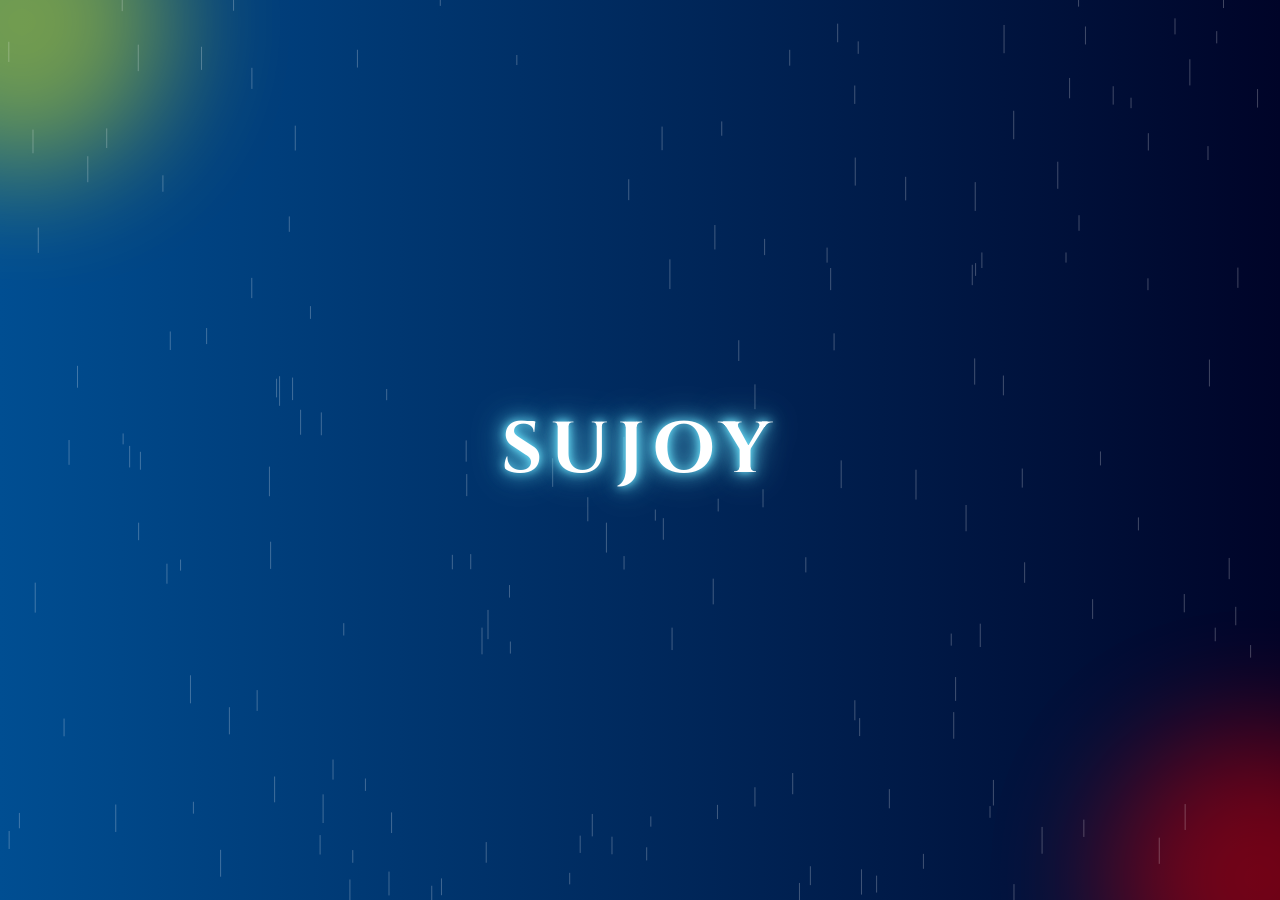
==== index.html @ 80a10fce "." ====
<!DOCTYPE html>
<html lang="en">
<head>

<meta charset="UTF-8">
<meta name="viewport" content="width=device-width, initial-scale=1.0, viewport-fit=cover">

<title>Sujoy</title>

<link href="https://fonts.googleapis.com/css2?family=Cinzel:wght@700&display=swap" rel="stylesheet">

  <!-- Basic -->

  <meta name="description" content="Sujoy">
  <meta name="keywords" content="Sujoy">
  <meta name="author" content="Sujoy">
  <meta name="generator" content="Sujoy">
  <meta name="application-name" content="Sujoy">
  <meta name="referrer" content="strict-origin-when-cross-origin">
  <meta name="theme-color" content="#000428">
  <meta name="color-scheme" content="light dark">

  <!-- Search Engines -->
  <meta name="robots" content="index,follow,max-image-preview:large">
  <meta name="googlebot" content="index,follow">
  <meta name="bingbot" content="index,follow">

  <!-- Optional / Legacy -->
  <meta name="rating" content="general">
  <meta name="distribution" content="global">
  <meta name="revisit-after" content="7 days">

  <!-- Open Graph -->
  <meta property="og:type" content="website">
  <meta property="og:title" content="Sujoy">
  <meta property="og:description" content="Sujoy">
  <meta property="og:url" content="https://sujoy.in/">
  <meta property="og:site_name" content="Sujoy">
  <meta property="og:image" content="https://sujoy.in/images/og-image.jpg">
  <meta property="og:image:width" content="1200">
  <meta property="og:image:height" content="630">
  <meta property="og:image:alt" content="Website Preview">
  <meta property="og:locale" content="en_IN">
  <meta property="og:updated_time" content="2026-08-07T00:00:00Z">

  <!-- X (Twitter) -->
  <meta name="twitter:card" content="summary_large_image">
  <meta name="twitter:title" content="Sujoy">
  <meta name="twitter:description" content="Sujoy">
  <meta name="twitter:image" content="https://example.com/images/og-image.jpg">
  <meta name="twitter:image:alt" content="Website Preview">
  <meta name="twitter:site" content="@">
  <meta name="twitter:creator" content="@">

  <!-- Apple -->
  <meta name="mobile-web-app-capable" content="yes">
  <meta name="apple-mobile-web-app-capable" content="yes">
  <meta name="apple-mobile-web-app-title" content="Sujoy">
  <meta name="apple-mobile-web-app-status-bar-style" content="default">
  <meta name="format-detection" content="telephone=no">

  <!-- Microsoft -->
  <meta name="msapplication-TileColor" content="#000428">
  <meta name="msapplication-config" content="/browserconfig.xml">
  <meta name="msapplication-TileImage" content="/mstile-150x150.png">

  <!-- Security (Prefer HTTP Headers) -->
  <!-- <meta http-equiv="Content-Security-Policy" content="default-src 'self';">
  <meta http-equiv="Permissions-Policy" content="geolocation=()"> -->

  <!-- Cache Control (Optional) -->
  <meta http-equiv="Cache-Control" content="no-cache">
  <meta http-equiv="Pragma" content="no-cache">
  <meta http-equiv="Expires" content="0">

  <!-- Verification -->
  <meta name="google-site-verification" content="GOOGLE_VERIFICATION_CODE">
  <meta name="msvalidate.01" content="BING_VERIFICATION_CODE">
  <meta name="p:domain_verify" content="PINTEREST_VERIFICATION_CODE">
  <meta name="yandex-verification" content="YANDEX_VERIFICATION_CODE">
  <meta property="fb:app_id" content="FACEBOOK_APP_ID">
  <meta property="fb:admins" content="FACEBOOK_ADMIN_ID">

  <!-- Canonical -->
  <link rel="canonical" href="https://sujoy.in/">

  <!-- Alternate Languages 
  <link rel="alternate" hreflang="en" href="https://example.com/en/">
  <link rel="alternate" hreflang="fr" href="https://example.com/fr/">
  <link rel="alternate" hreflang="x-default" href="https://example.com/"> -->

  <!-- Icons -->
  <link rel="icon" href="/favicon.ico">
  <link rel="icon" type="image/png" sizes="16x16" href="/favicon-16x16.png">
  <link rel="icon" type="image/png" sizes="32x32" href="/favicon-32x32.png">
  <link rel="icon" type="image/png" sizes="192x192" href="/android-chrome-192x192.png">
  <link rel="apple-touch-icon" sizes="180x180" href="/apple-touch-icon.png">
  <link rel="manifest" href="/site.webmanifest">

<style>

*{
    margin:0;
    padding:0;
    box-sizing:border-box;
}


html,body{

    width:100%;
    height:100%;

    margin:0;
    padding:0;

    overflow:hidden;

}


body{

    width:100%;
    height:100dvh;
    min-height:100svh;

    display:flex;

    justify-content:center;
    align-items:center;

    overflow:hidden;

    /*background:
    linear-gradient(
        135deg,
        #102542,
        #1d3557,
        #3a506b
    );*/

background: #000428;  /* fallback for old browsers */
background: -webkit-linear-gradient(to right, #004e92, #000428);  /* Chrome 10-25, Safari 5.1-6 */
background: linear-gradient(to right, #004e92, #000428); /* W3C, IE 10+/ Edge, Firefox 16+, Chrome 26+, Opera 12+, Safari 7+ */


    font-family:'Cinzel',serif;

}



/* Rain */

canvas{

    position:fixed;

    top:0;
    left:0;

    width:100vw;
    height:100dvh;

    display:block;

    z-index:0;

    pointer-events:none;

}





/* Glow */


.glow1,
.glow2{

    position:fixed;

    width:30vmax;
    height:30vmax;

    max-width:300px;
    max-height:300px;

    border-radius:50%;

    filter:blur(60px);

    opacity:.45;

    pointer-events:none;

    animation:float 14s ease-in-out infinite alternate;

}



.glow1{

    /*background:#4cc9f0;*/
    background: yellow;

    top:-10vmax;
    left:-10vmax;

}



.glow2{

    /*background:#ffb703;*/
    background: red;

    bottom:-10vmax;
    right:-10vmax;

    animation-duration:18s;

}




@keyframes float{


from{

transform:translate(-30px,-20px);

}


to{

transform:translate(30px,20px);

}


}






/* Name */


.name{

    position:fixed;


    left:50%;
    top:50%;


    transform:
    translate(-50%,-50%);


    max-width:90vw;


    font-size:
    clamp(30px,9vw,72px);


    letter-spacing:
    clamp(2px,1vw,8px);


    font-weight:700;


    color:white;


    white-space:nowrap;


    text-align:center;


    z-index:2;



    text-shadow:

    0 0 8px #6ee7ff,
    0 0 18px #6ee7ff,
    0 0 35px rgba(110,231,255,.8);



    animation:shine 3s ease-in-out infinite alternate;

}



@keyframes shine{


0%{

filter:hue-rotate(0deg);

transform:
translate(-50%,-50%)
scale(1);

}



100%{

filter:hue-rotate(30deg);

transform:
translate(-50%,-50%)
scale(1.05);

}


}






/* Ripple */


.ripple{


position:fixed;


border:
2px solid rgba(255,255,255,.5);


border-radius:50%;


pointer-events:none;


animation:ripple .8s linear forwards;


z-index:3;


}




@keyframes ripple{


0%{

width:8px;

height:8px;

opacity:1;

}



100%{


width:90px;

height:90px;


margin-left:-41px;

margin-top:-41px;


opacity:0;


}

}

</style>


</head>


<body>



<div class="glow1"></div>

<div class="glow2"></div>


<canvas id="rain"></canvas>


<div class="name">
SUJOY
</div>




<script>


const canvas=document.getElementById("rain");

const ctx=canvas.getContext("2d");



function resize(){


canvas.width =
window.innerWidth * devicePixelRatio;


canvas.height =
window.innerHeight * devicePixelRatio;


ctx.setTransform(
devicePixelRatio,
0,
0,
devicePixelRatio,
0,
0
);


}


resize();


window.addEventListener(
"resize",
resize
);



if(window.visualViewport){

window.visualViewport.addEventListener(
"resize",
resize
);

}




// Rain


let rain=[];



function createRain(){


rain=[];


let amount =
Math.floor(
(window.innerWidth *
window.innerHeight)
/7000
);



amount =
Math.max(
100,
Math.min(amount,350)
);



for(let i=0;i<amount;i++){


rain.push({

x:Math.random()*window.innerWidth,

y:Math.random()*window.innerHeight,

l:10+Math.random()*20,

s:3+Math.random()*5

});


}


}



createRain();


window.addEventListener(
"resize",
createRain
);






function animate(){


ctx.clearRect(
0,
0,
window.innerWidth,
window.innerHeight
);



ctx.strokeStyle=
"rgba(255,255,255,.25)";


ctx.lineWidth=1;



rain.forEach(r=>{


ctx.beginPath();


ctx.moveTo(
r.x,
r.y
);


ctx.lineTo(
r.x,
r.y+r.l
);


ctx.stroke();



r.y += r.s;

r.x -=0.4;



if(r.y > window.innerHeight){


r.y=-20;

r.x=Math.random()*window.innerWidth;


}



});



requestAnimationFrame(animate);


}



animate();






// Ripple optimized


function ripple(x,y){


let r=document.createElement("div");


r.className="ripple";


r.style.left=x+"px";

r.style.top=y+"px";


document.body.appendChild(r);



setTimeout(()=>{

r.remove();

},800);


}




let lastRipple=0;



document.addEventListener(
"mousemove",
e=>{

let now=Date.now();

if(now-lastRipple<80)return;

lastRipple=now;


ripple(
e.clientX,
e.clientY
);


});





document.addEventListener(
"touchmove",
e=>{


let now=Date.now();

if(now-lastRipple<80)return;

lastRipple=now;


let t=e.touches[0];


ripple(
t.clientX,
t.clientY
);


},
{passive:true}
);



</script>
<script>
const links = [
    "https://sujoy.in/quantum-foam",
    "https://sujoy.in/black-hole,
    "https://sujoy.in/life-of-a-star",
    "https://sujoy.in/the-fourth-dimension"
];

// Delay in milliseconds (5000 ms = 5 seconds)
const delay = 5000;

setTimeout(() => {
    const randomLink = links[Math.floor(Math.random() * links.length)];
    window.location.href = randomLink;
}, delay);
</script>
</body>
</html>
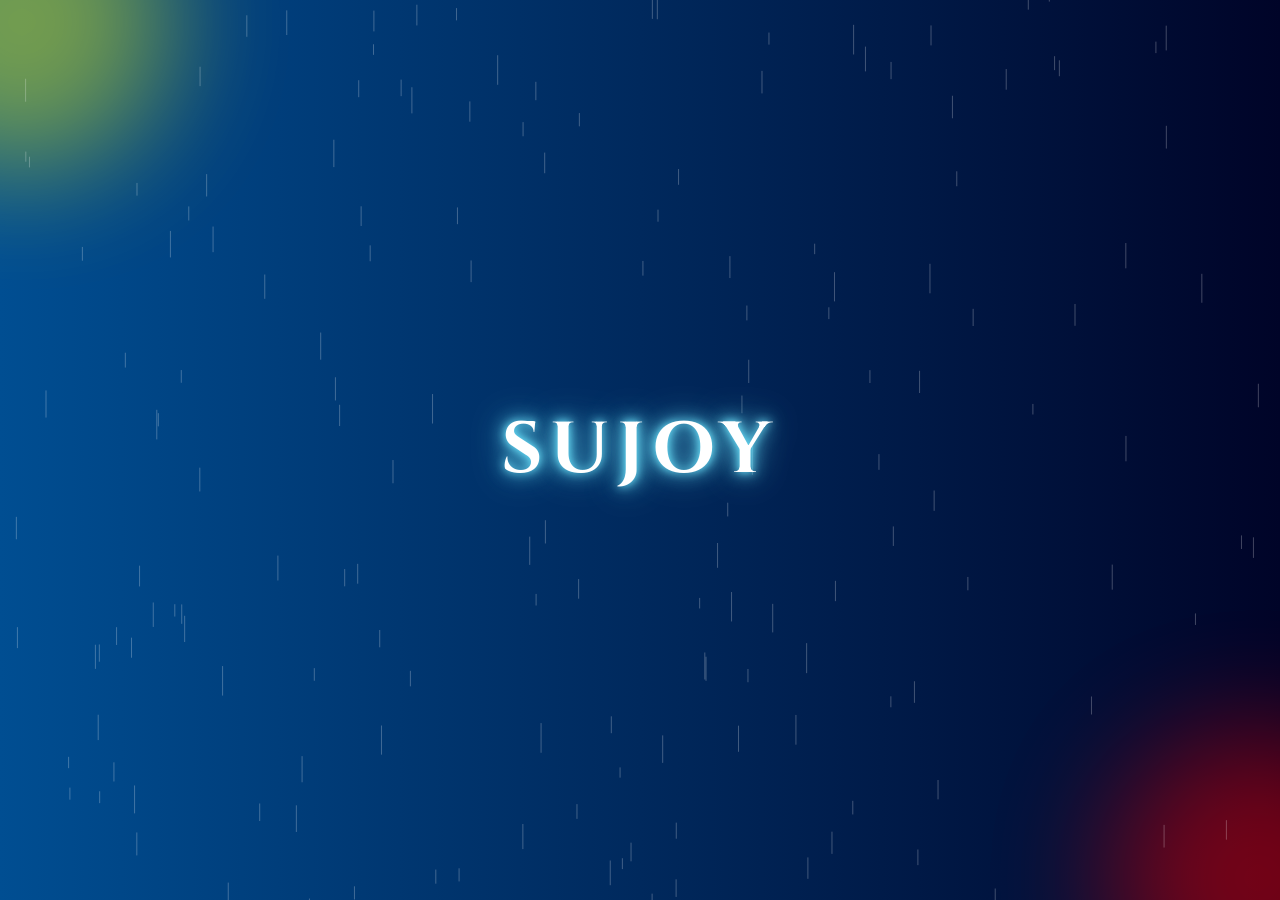
==== commit aaac1764: "Update index.html" ====
--- a/index.html
+++ b/index.html
@@ -691,8 +691,6 @@
 
 
 
-
-
 document.addEventListener(
 "touchmove",
 e=>{
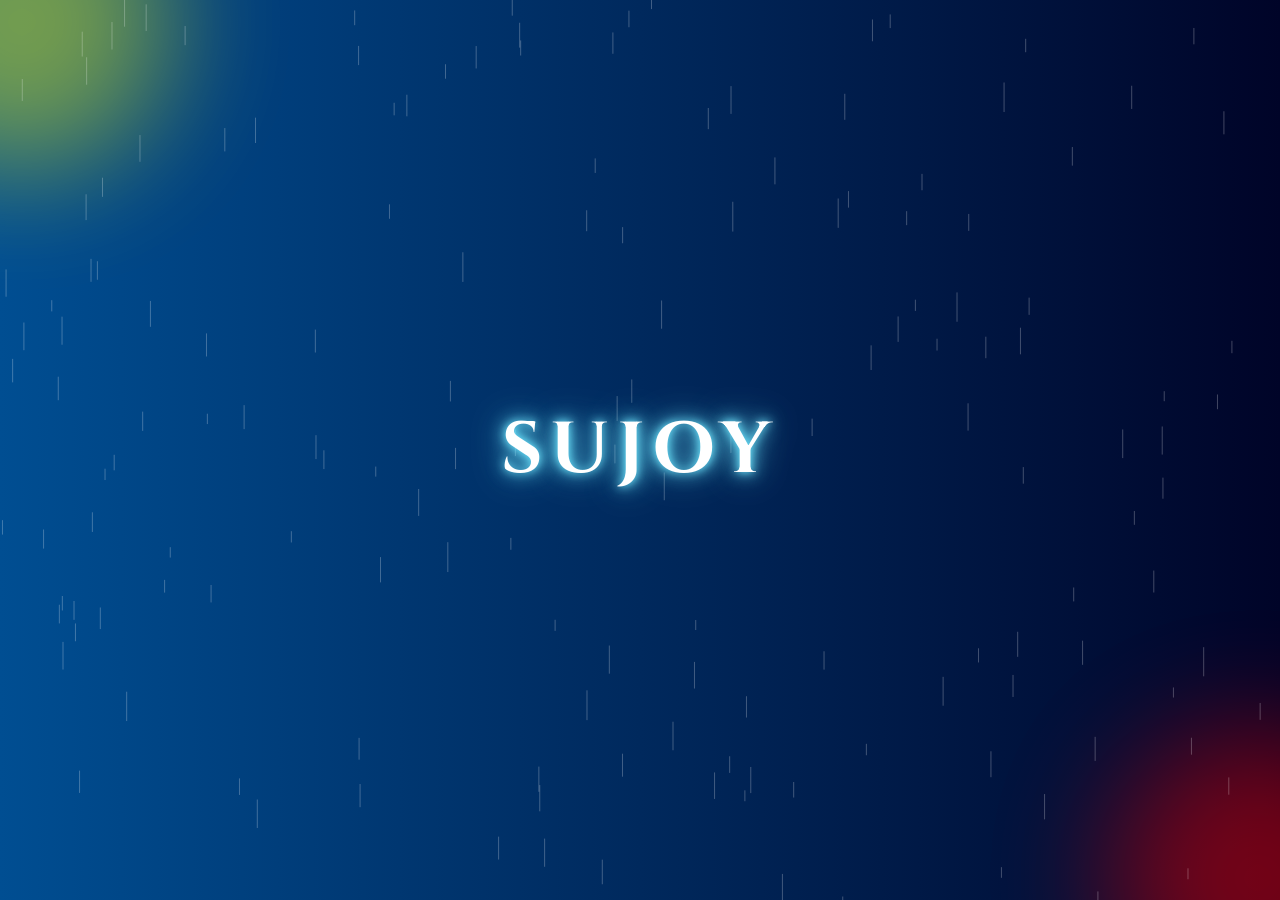
==== commit 4bdacdc8: "Update index.html" ====
--- a/index.html
+++ b/index.html
@@ -722,7 +722,7 @@
 <script>
 const links = [
     "https://sujoy.in/quantum-foam",
-    "https://sujoy.in/black-hole,
+    "https://sujoy.in/black-hole",
     "https://sujoy.in/life-of-a-star",
     "https://sujoy.in/the-fourth-dimension"
 ];
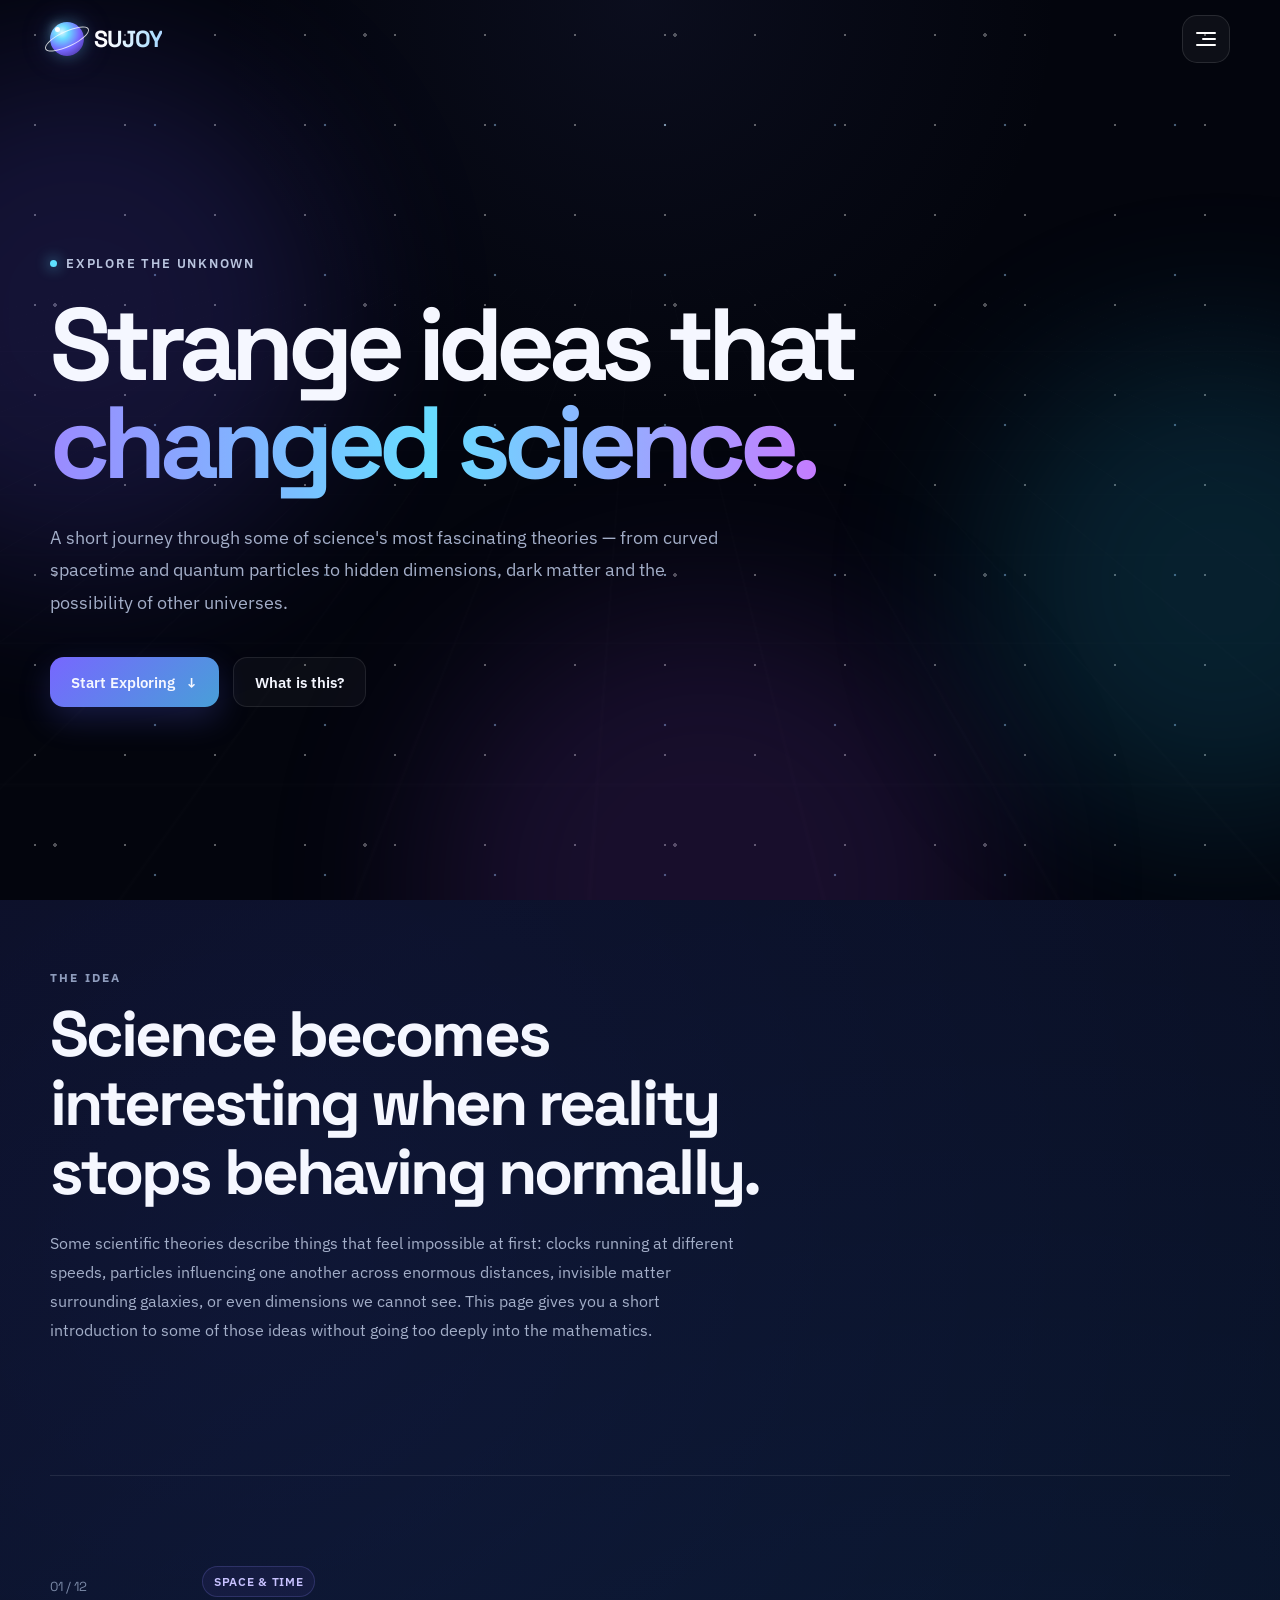
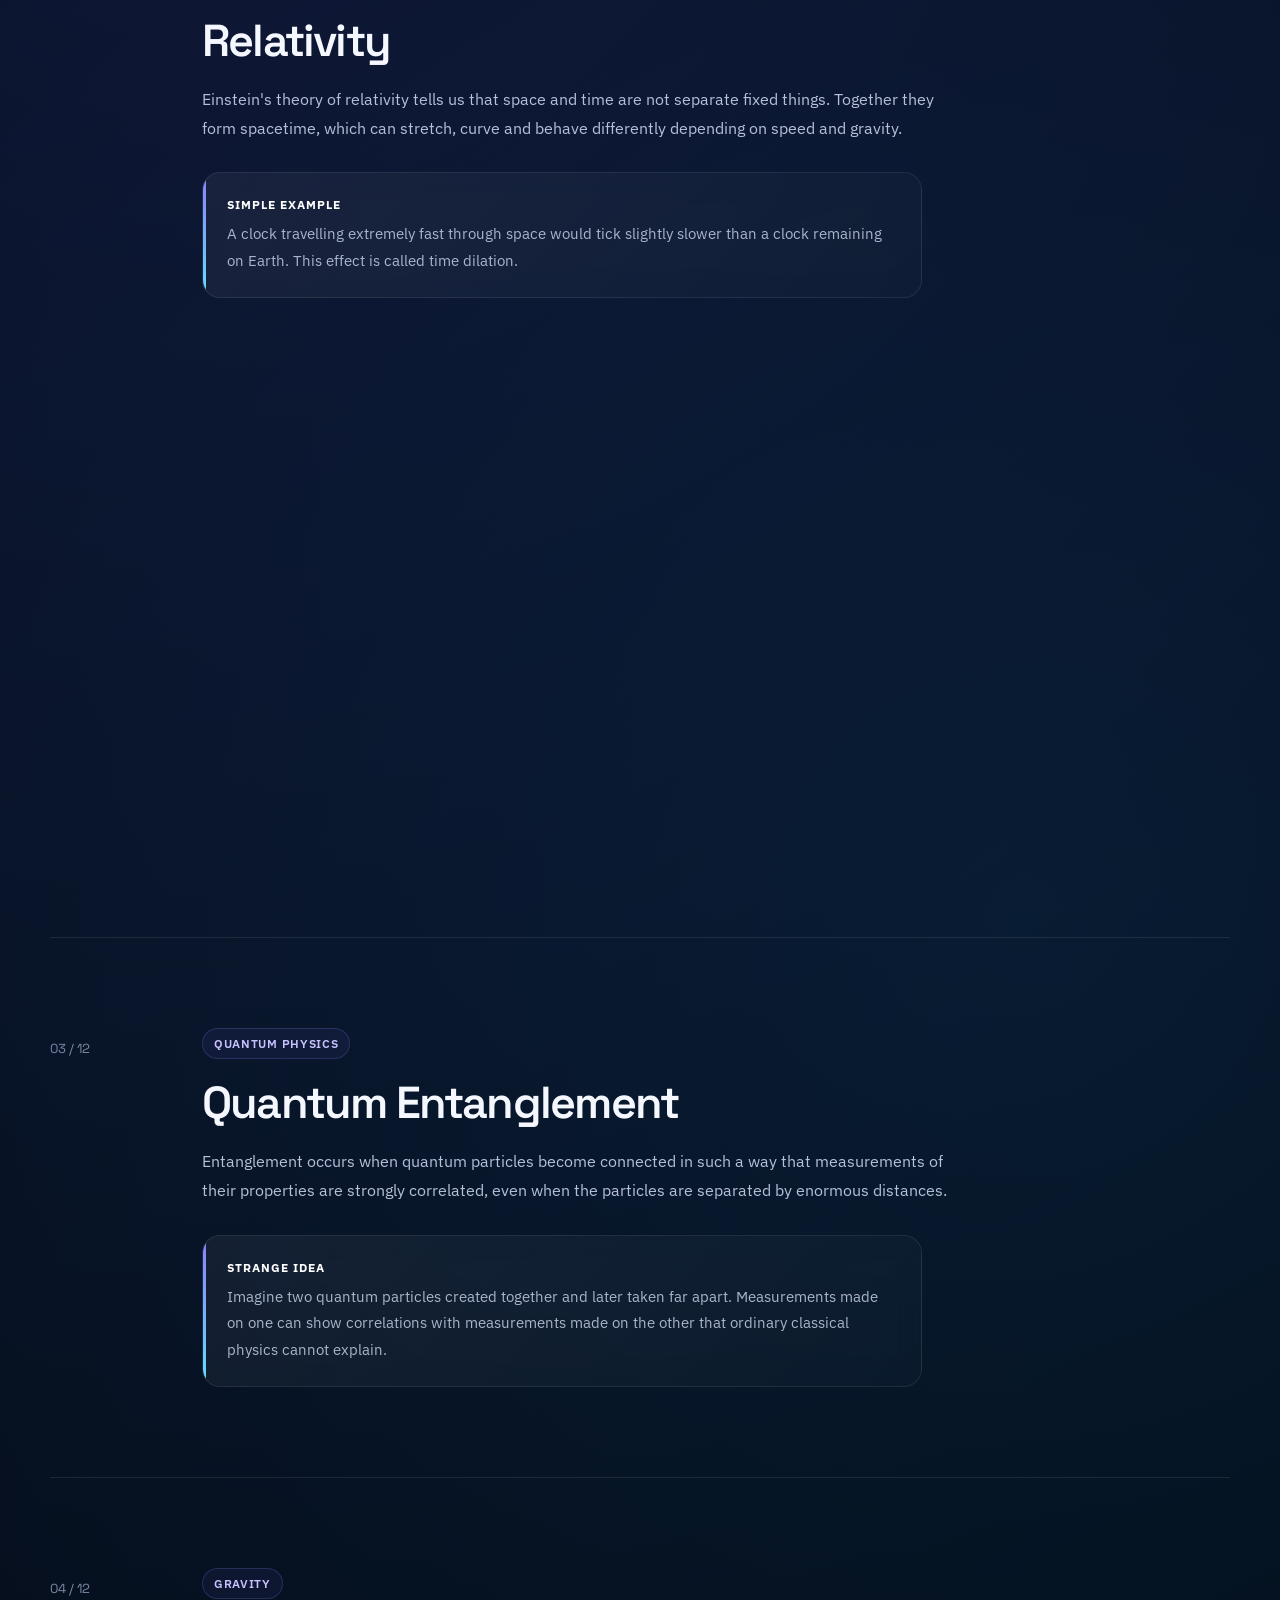
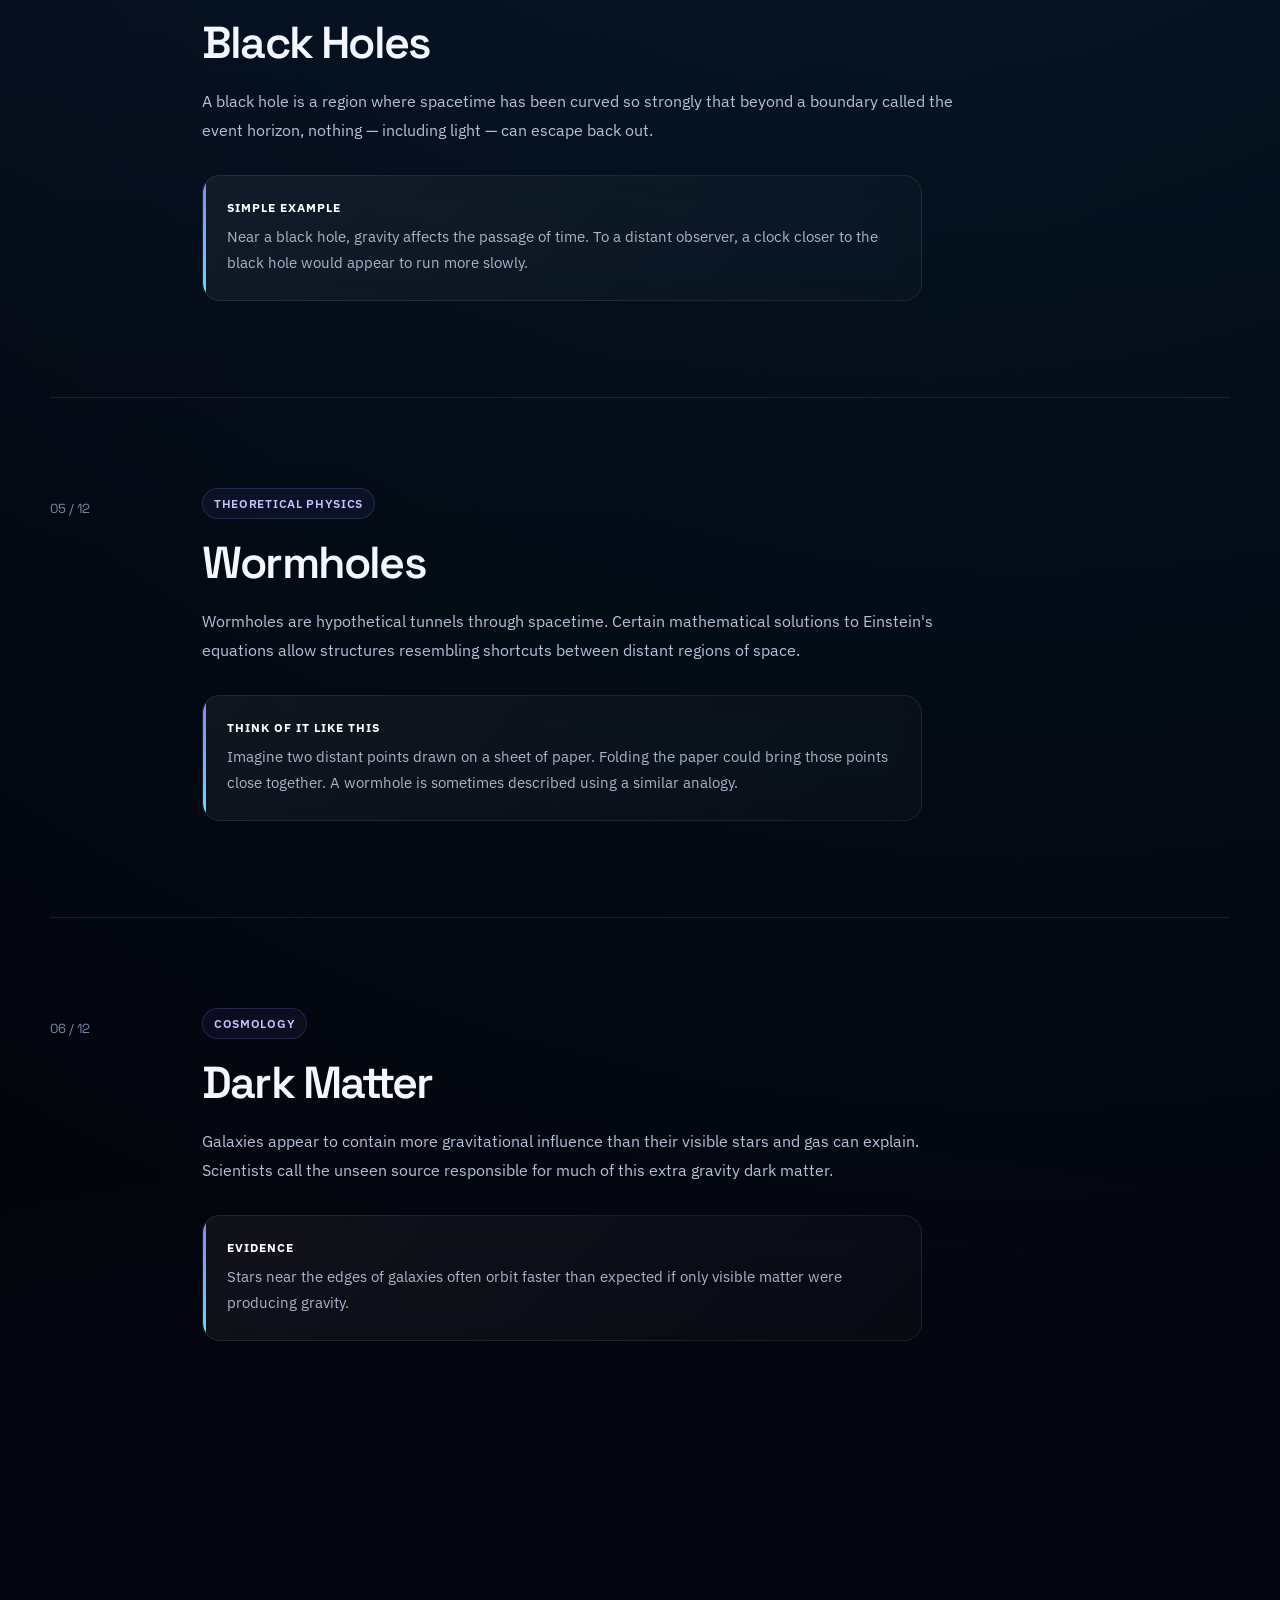
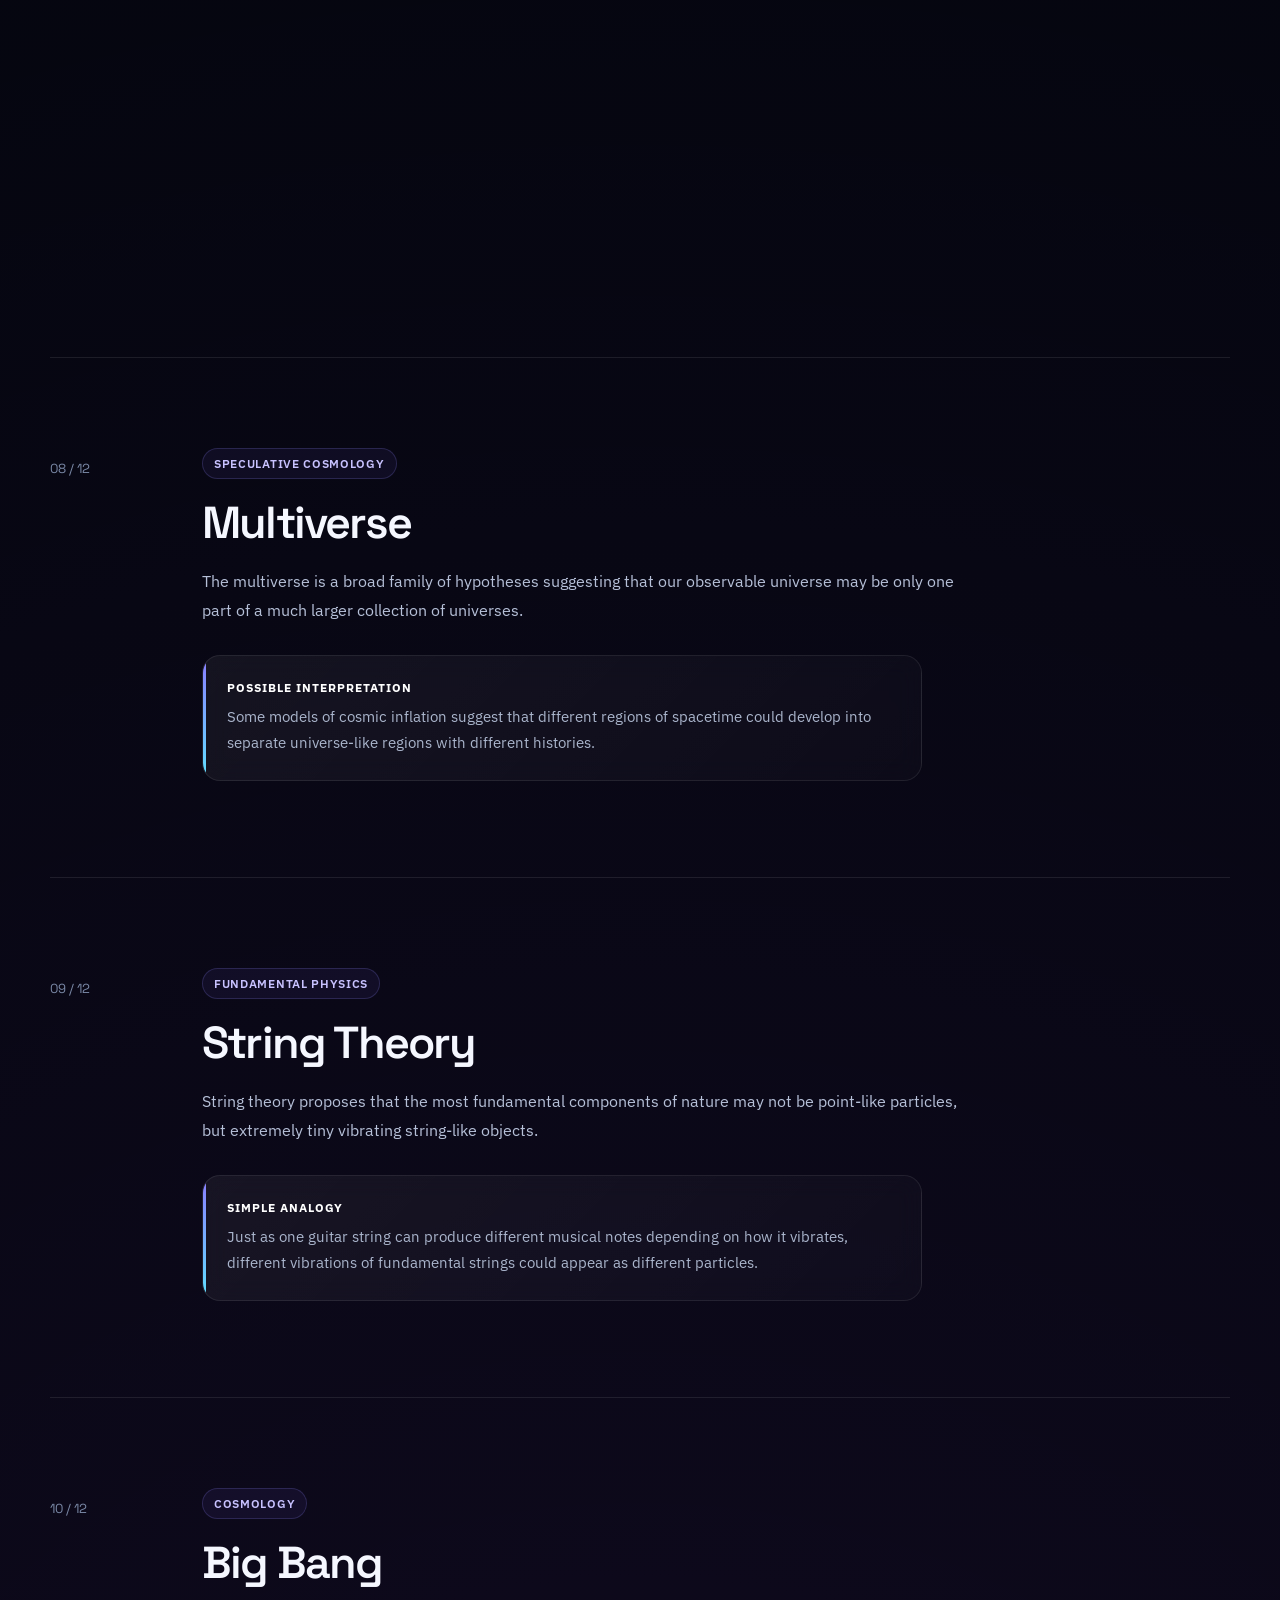
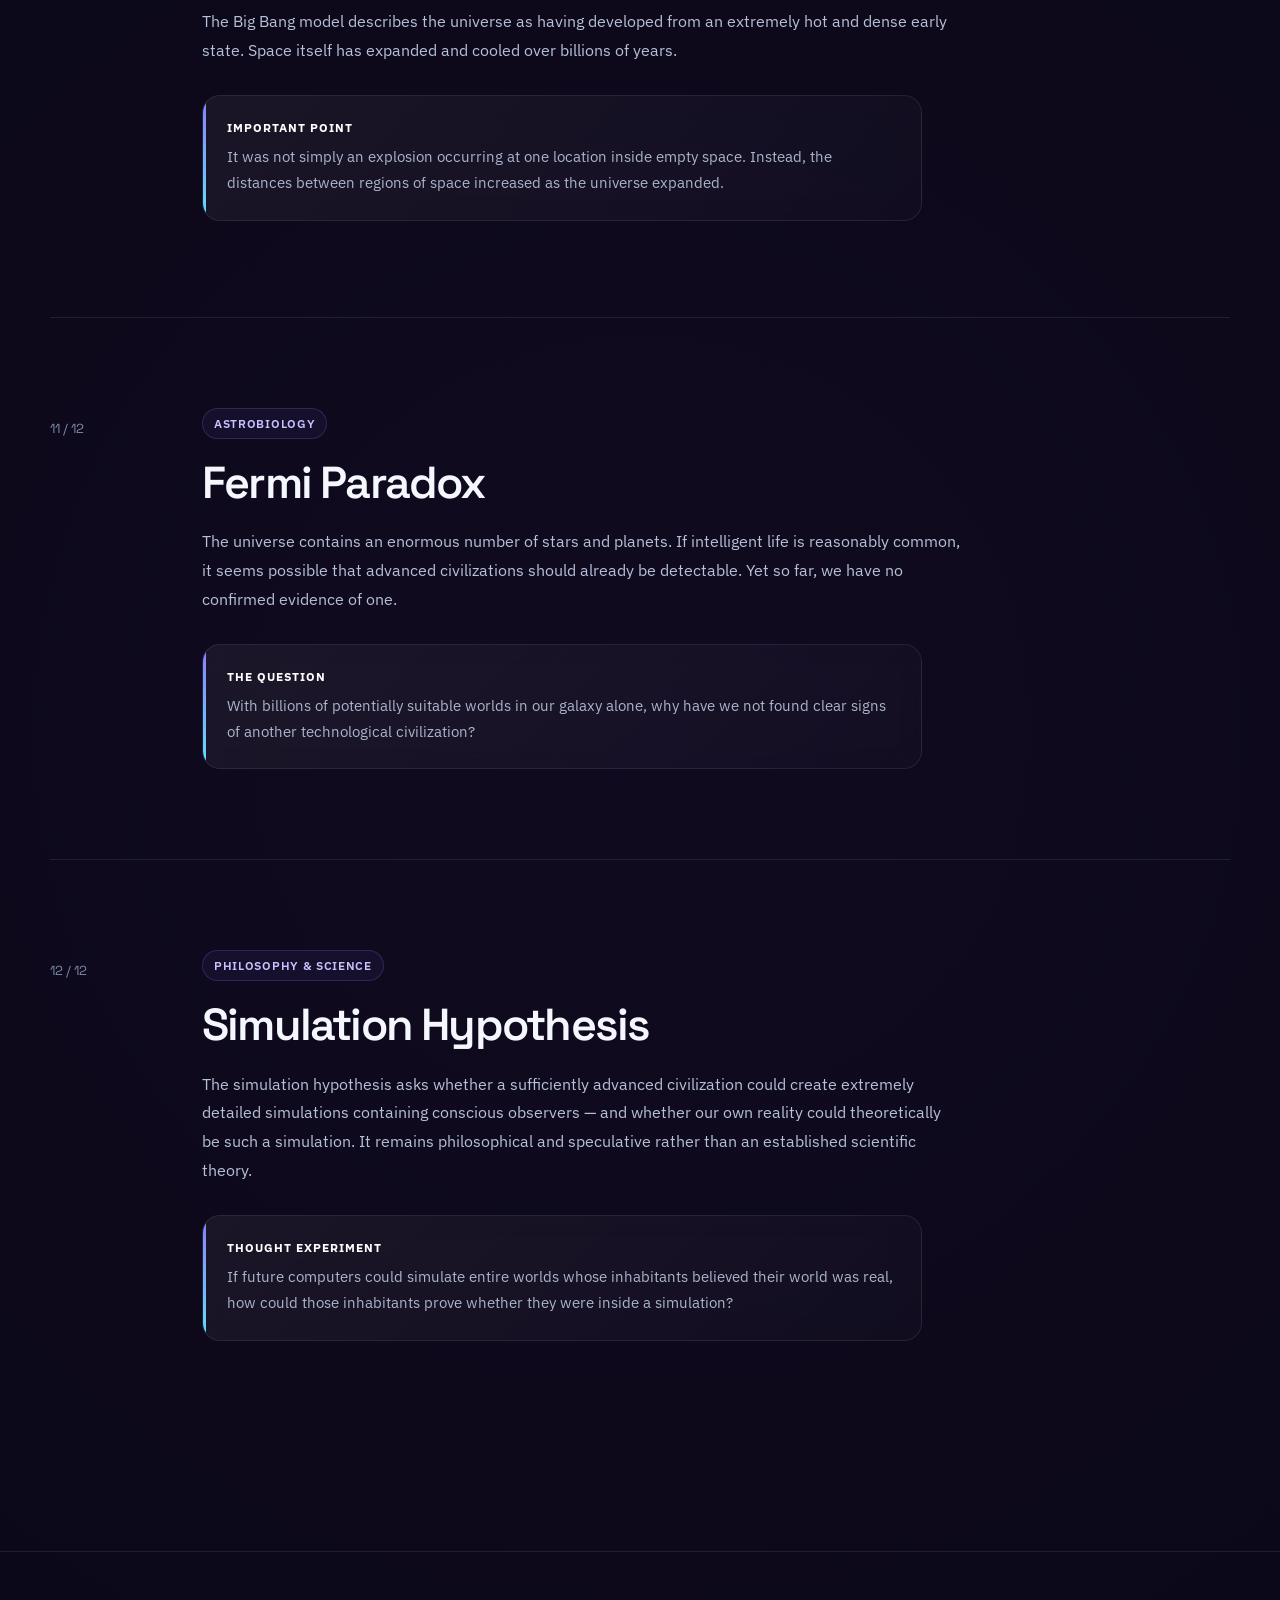
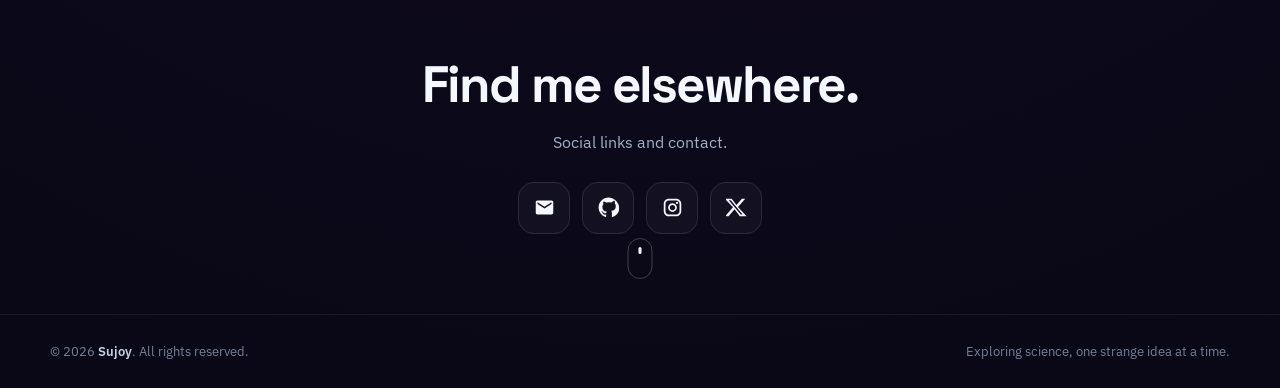
==== commit 3df60b84: "update" ====
--- a/index.html
+++ b/index.html
@@ -1,739 +1,3078 @@
-<!DOCTYPE html>
-<html lang="en">
-<head>
-
-<meta charset="UTF-8">
-<meta name="viewport" content="width=device-width, initial-scale=1.0, viewport-fit=cover">
-
-<title>Sujoy</title>
-
-<link href="https://fonts.googleapis.com/css2?family=Cinzel:wght@700&display=swap" rel="stylesheet">
-
-  <!-- Basic -->
-
-  <meta name="description" content="Sujoy">
-  <meta name="keywords" content="Sujoy">
-  <meta name="author" content="Sujoy">
-  <meta name="generator" content="Sujoy">
-  <meta name="application-name" content="Sujoy">
-  <meta name="referrer" content="strict-origin-when-cross-origin">
-  <meta name="theme-color" content="#000428">
-  <meta name="color-scheme" content="light dark">
-
-  <!-- Search Engines -->
-  <meta name="robots" content="index,follow,max-image-preview:large">
-  <meta name="googlebot" content="index,follow">
-  <meta name="bingbot" content="index,follow">
-
-  <!-- Optional / Legacy -->
-  <meta name="rating" content="general">
-  <meta name="distribution" content="global">
-  <meta name="revisit-after" content="7 days">
-
-  <!-- Open Graph -->
-  <meta property="og:type" content="website">
-  <meta property="og:title" content="Sujoy">
-  <meta property="og:description" content="Sujoy">
-  <meta property="og:url" content="https://sujoy.in/">
-  <meta property="og:site_name" content="Sujoy">
-  <meta property="og:image" content="https://sujoy.in/images/og-image.jpg">
-  <meta property="og:image:width" content="1200">
-  <meta property="og:image:height" content="630">
-  <meta property="og:image:alt" content="Website Preview">
-  <meta property="og:locale" content="en_IN">
-  <meta property="og:updated_time" content="2026-08-07T00:00:00Z">
-
-  <!-- X (Twitter) -->
-  <meta name="twitter:card" content="summary_large_image">
-  <meta name="twitter:title" content="Sujoy">
-  <meta name="twitter:description" content="Sujoy">
-  <meta name="twitter:image" content="https://example.com/images/og-image.jpg">
-  <meta name="twitter:image:alt" content="Website Preview">
-  <meta name="twitter:site" content="@">
-  <meta name="twitter:creator" content="@">
-
-  <!-- Apple -->
-  <meta name="mobile-web-app-capable" content="yes">
-  <meta name="apple-mobile-web-app-capable" content="yes">
-  <meta name="apple-mobile-web-app-title" content="Sujoy">
-  <meta name="apple-mobile-web-app-status-bar-style" content="default">
-  <meta name="format-detection" content="telephone=no">
-
-  <!-- Microsoft -->
-  <meta name="msapplication-TileColor" content="#000428">
-  <meta name="msapplication-config" content="/browserconfig.xml">
-  <meta name="msapplication-TileImage" content="/mstile-150x150.png">
-
-  <!-- Security (Prefer HTTP Headers) -->
-  <!-- <meta http-equiv="Content-Security-Policy" content="default-src 'self';">
-  <meta http-equiv="Permissions-Policy" content="geolocation=()"> -->
-
-  <!-- Cache Control (Optional) -->
-  <meta http-equiv="Cache-Control" content="no-cache">
-  <meta http-equiv="Pragma" content="no-cache">
-  <meta http-equiv="Expires" content="0">
-
-  <!-- Verification -->
-  <meta name="google-site-verification" content="GOOGLE_VERIFICATION_CODE">
-  <meta name="msvalidate.01" content="BING_VERIFICATION_CODE">
-  <meta name="p:domain_verify" content="PINTEREST_VERIFICATION_CODE">
-  <meta name="yandex-verification" content="YANDEX_VERIFICATION_CODE">
-  <meta property="fb:app_id" content="FACEBOOK_APP_ID">
-  <meta property="fb:admins" content="FACEBOOK_ADMIN_ID">
-
-  <!-- Canonical -->
-  <link rel="canonical" href="https://sujoy.in/">
-
-  <!-- Alternate Languages 
-  <link rel="alternate" hreflang="en" href="https://example.com/en/">
-  <link rel="alternate" hreflang="fr" href="https://example.com/fr/">
-  <link rel="alternate" hreflang="x-default" href="https://example.com/"> -->
-
-  <!-- Icons -->
-  <link rel="icon" href="/favicon.ico">
-  <link rel="icon" type="image/png" sizes="16x16" href="/favicon-16x16.png">
-  <link rel="icon" type="image/png" sizes="32x32" href="/favicon-32x32.png">
-  <link rel="icon" type="image/png" sizes="192x192" href="/android-chrome-192x192.png">
-  <link rel="apple-touch-icon" sizes="180x180" href="/apple-touch-icon.png">
-  <link rel="manifest" href="/site.webmanifest">
-
-<style>
-
-*{
-    margin:0;
-    padding:0;
-    box-sizing:border-box;
-}
-
-
-html,body{
-
-    width:100%;
-    height:100%;
-
-    margin:0;
-    padding:0;
-
-    overflow:hidden;
-
-}
-
-
-body{
-
-    width:100%;
-    height:100dvh;
-    min-height:100svh;
-
-    display:flex;
-
-    justify-content:center;
-    align-items:center;
-
-    overflow:hidden;
-
-    /*background:
-    linear-gradient(
-        135deg,
-        #102542,
-        #1d3557,
-        #3a506b
-    );*/
-
-background: #000428;  /* fallback for old browsers */
-background: -webkit-linear-gradient(to right, #004e92, #000428);  /* Chrome 10-25, Safari 5.1-6 */
-background: linear-gradient(to right, #004e92, #000428); /* W3C, IE 10+/ Edge, Firefox 16+, Chrome 26+, Opera 12+, Safari 7+ */
-
-
-    font-family:'Cinzel',serif;
-
-}
-
-
-
-/* Rain */
-
-canvas{
-
-    position:fixed;
-
-    top:0;
-    left:0;
-
-    width:100vw;
-    height:100dvh;
-
-    display:block;
-
-    z-index:0;
-
-    pointer-events:none;
-
-}
-
-
-
-
-
-/* Glow */
-
-
-.glow1,
-.glow2{
-
-    position:fixed;
-
-    width:30vmax;
-    height:30vmax;
-
-    max-width:300px;
-    max-height:300px;
-
-    border-radius:50%;
-
-    filter:blur(60px);
-
-    opacity:.45;
-
-    pointer-events:none;
-
-    animation:float 14s ease-in-out infinite alternate;
-
-}
-
-
-
-.glow1{
-
-    /*background:#4cc9f0;*/
-    background: yellow;
-
-    top:-10vmax;
-    left:-10vmax;
-
-}
-
-
-
-.glow2{
-
-    /*background:#ffb703;*/
-    background: red;
-
-    bottom:-10vmax;
-    right:-10vmax;
-
-    animation-duration:18s;
-
-}
-
-
-
-
-@keyframes float{
-
-
-from{
-
-transform:translate(-30px,-20px);
-
-}
-
-
-to{
-
-transform:translate(30px,20px);
-
-}
-
-
-}
-
-
-
-
-
-
-/* Name */
-
-
-.name{
-
-    position:fixed;
-
-
-    left:50%;
-    top:50%;
-
-
-    transform:
-    translate(-50%,-50%);
-
-
-    max-width:90vw;
-
-
-    font-size:
-    clamp(30px,9vw,72px);
-
-
-    letter-spacing:
-    clamp(2px,1vw,8px);
-
-
-    font-weight:700;
-
-
-    color:white;
-
-
-    white-space:nowrap;
-
-
-    text-align:center;
-
-
-    z-index:2;
-
-
-
-    text-shadow:
-
-    0 0 8px #6ee7ff,
-    0 0 18px #6ee7ff,
-    0 0 35px rgba(110,231,255,.8);
-
-
-
-    animation:shine 3s ease-in-out infinite alternate;
-
-}
-
-
-
-@keyframes shine{
-
-
-0%{
-
-filter:hue-rotate(0deg);
-
-transform:
-translate(-50%,-50%)
-scale(1);
-
-}
-
-
-
-100%{
-
-filter:hue-rotate(30deg);
-
-transform:
-translate(-50%,-50%)
-scale(1.05);
-
-}
-
-
-}
-
-
-
-
-
-
-/* Ripple */
-
-
-.ripple{
-
-
-position:fixed;
-
-
-border:
-2px solid rgba(255,255,255,.5);
-
-
-border-radius:50%;
-
-
-pointer-events:none;
-
-
-animation:ripple .8s linear forwards;
-
-
-z-index:3;
-
-
-}
-
-
-
-
-@keyframes ripple{
-
-
-0%{
-
-width:8px;
-
-height:8px;
-
-opacity:1;
-
-}
-
-
-
-100%{
-
-
-width:90px;
-
-height:90px;
-
-
-margin-left:-41px;
-
-margin-top:-41px;
-
-
-opacity:0;
-
-
-}
-
-}
-
-</style>
-
-
-</head>
-
-
-<body>
-
-
-
-<div class="glow1"></div>
-
-<div class="glow2"></div>
-
-
-<canvas id="rain"></canvas>
-
-
-<div class="name">
-SUJOY
-</div>
-
-
-
-
-<script>
-
-
-const canvas=document.getElementById("rain");
-
-const ctx=canvas.getContext("2d");
-
-
-
-function resize(){
-
-
-canvas.width =
-window.innerWidth * devicePixelRatio;
-
-
-canvas.height =
-window.innerHeight * devicePixelRatio;
-
-
-ctx.setTransform(
-devicePixelRatio,
-0,
-0,
-devicePixelRatio,
-0,
-0
-);
-
-
-}
-
-
-resize();
-
-
-window.addEventListener(
-"resize",
-resize
-);
-
-
-
-if(window.visualViewport){
-
-window.visualViewport.addEventListener(
-"resize",
-resize
-);
-
-}
-
-
-
-
-// Rain
-
-
-let rain=[];
-
-
-
-function createRain(){
-
-
-rain=[];
-
-
-let amount =
-Math.floor(
-(window.innerWidth *
-window.innerHeight)
-/7000
-);
-
-
-
-amount =
-Math.max(
-100,
-Math.min(amount,350)
-);
-
-
-
-for(let i=0;i<amount;i++){
-
-
-rain.push({
-
-x:Math.random()*window.innerWidth,
-
-y:Math.random()*window.innerHeight,
-
-l:10+Math.random()*20,
-
-s:3+Math.random()*5
-
-});
-
-
-}
-
-
-}
-
-
-
-createRain();
-
-
-window.addEventListener(
-"resize",
-createRain
-);
-
-
-
-
-
-
-function animate(){
-
-
-ctx.clearRect(
-0,
-0,
-window.innerWidth,
-window.innerHeight
-);
-
-
-
-ctx.strokeStyle=
-"rgba(255,255,255,.25)";
-
-
-ctx.lineWidth=1;
-
-
-
-rain.forEach(r=>{
-
-
-ctx.beginPath();
-
-
-ctx.moveTo(
-r.x,
-r.y
-);
-
-
-ctx.lineTo(
-r.x,
-r.y+r.l
-);
-
-
-ctx.stroke();
-
-
-
-r.y += r.s;
-
-r.x -=0.4;
-
-
-
-if(r.y > window.innerHeight){
-
-
-r.y=-20;
-
-r.x=Math.random()*window.innerWidth;
-
-
-}
-
-
-
-});
-
-
-
-requestAnimationFrame(animate);
-
-
-}
-
-
-
-animate();
-
-
-
-
-
-
-// Ripple optimized
-
-
-function ripple(x,y){
-
-
-let r=document.createElement("div");
-
-
-r.className="ripple";
-
-
-r.style.left=x+"px";
-
-r.style.top=y+"px";
-
-
-document.body.appendChild(r);
-
-
-
-setTimeout(()=>{
-
-r.remove();
-
-},800);
-
-
-}
-
-
-
-
-let lastRipple=0;
-
-
-
-document.addEventListener(
-"mousemove",
-e=>{
-
-let now=Date.now();
-
-if(now-lastRipple<80)return;
-
-lastRipple=now;
-
-
-ripple(
-e.clientX,
-e.clientY
-);
-
-
-});
-
-
-
-document.addEventListener(
-"touchmove",
-e=>{
-
-
-let now=Date.now();
-
-if(now-lastRipple<80)return;
-
-lastRipple=now;
-
-
-let t=e.touches[0];
-
-
-ripple(
-t.clientX,
-t.clientY
-);
-
-
-},
-{passive:true}
-);
-
-
-
-</script>
-<script>
-const links = [
-    "https://sujoy.in/quantum-foam",
-    "https://sujoy.in/black-hole",
-    "https://sujoy.in/life-of-a-star",
-    "https://sujoy.in/the-fourth-dimension"
-];
-
-// Delay in milliseconds (5000 ms = 5 seconds)
-const delay = 5000;
-
-setTimeout(() => {
-    const randomLink = links[Math.floor(Math.random() * links.length)];
-    window.location.href = randomLink;
-}, delay);
-</script>
-</body>
-</html>
+<!DOCTYPE html>
+<html lang="en">
+<head>
+    <!-- =====================================================
+     BASIC META
+===================================================== -->
+
+<meta charset="UTF-8">
+
+<meta name="viewport"
+      content="width=device-width, initial-scale=1.0">
+
+<title>Sujoy — Strange & Important Theories of Science</title>
+
+<meta name="description"
+      content="Explore strange, fascinating and important theories of science — from relativity and quantum mechanics to black holes, dark matter, the multiverse and more.">
+
+<meta name="keywords"
+      content="science theories, relativity, quantum mechanics, black holes, dark matter, dark energy, multiverse, string theory, wormholes, quantum entanglement, cosmology, physics, Sujoy">
+
+<meta name="author" content="Sujoy">
+
+<meta name="creator" content="Sujoy">
+
+<meta name="publisher" content="Sujoy">
+
+<meta name="application-name" content="Sujoy">
+
+<meta name="generator" content="Sujoy">
+
+<meta name="referrer" content="strict-origin-when-cross-origin">
+
+
+<!-- =====================================================
+     SEARCH ENGINES
+===================================================== -->
+
+<meta name="robots"
+      content="index, follow, max-image-preview:large, max-snippet:-1, max-video-preview:-1">
+
+<meta name="googlebot"
+      content="index, follow, max-image-preview:large, max-snippet:-1, max-video-preview:-1">
+
+<meta name="bingbot"
+      content="index, follow">
+
+
+<!-- =====================================================
+     CANONICAL
+===================================================== -->
+
+<link rel="canonical" href="https://sujoy.in/">
+
+
+<!-- =====================================================
+     THEME / BROWSER
+===================================================== -->
+
+<meta name="theme-color" content="#03050d">
+
+<meta name="color-scheme" content="dark">
+
+<meta name="format-detection"
+      content="telephone=no, address=no, email=no">
+
+
+<!-- =====================================================
+     OPEN GRAPH
+     Facebook / WhatsApp / LinkedIn / Discord etc.
+===================================================== -->
+
+<meta property="og:type" content="website">
+
+<meta property="og:site_name" content="Sujoy">
+
+<meta property="og:title"
+      content="Sujoy — Strange & Important Theories of Science">
+
+<meta property="og:description"
+      content="Explore fascinating scientific ideas including relativity, quantum mechanics, black holes, dark matter, wormholes, the multiverse and more.">
+
+<meta property="og:url"
+      content="https://sujoy.in/">
+
+<meta property="og:image"
+      content="https://sujoy.in/og-image.jpg">
+
+<meta property="og:image:secure_url"
+      content="https://sujoy.in/og-image.jpg">
+
+<meta property="og:image:type"
+      content="image/jpeg">
+
+<meta property="og:image:width"
+      content="1200">
+
+<meta property="og:image:height"
+      content="630">
+
+<meta property="og:image:alt"
+      content="Sujoy — Strange and Important Theories of Science">
+
+<meta property="og:locale"
+      content="en_US">
+
+
+<!-- =====================================================
+     X / TWITTER
+===================================================== -->
+
+<meta name="twitter:card"
+      content="summary_large_image">
+
+<meta name="twitter:title"
+      content="Sujoy — Strange & Important Theories of Science">
+
+<meta name="twitter:description"
+      content="Explore fascinating scientific ideas including relativity, quantum mechanics, black holes, dark matter, wormholes, the multiverse and more.">
+
+<meta name="twitter:image"
+      content="https://sujoy.in/og-image.jpg">
+
+<meta name="twitter:image:alt"
+      content="Sujoy — Strange and Important Theories of Science">
+
+
+<!-- =====================================================
+     ICONS
+===================================================== -->
+
+<link rel="icon"
+      href="/favicon.ico"
+      sizes="any">
+
+<!-- <link rel="icon"
+      href="/favicon.svg"
+      type="image/svg+xml"> -->
+
+<link rel="apple-touch-icon"
+      href="/apple-touch-icon.png">
+
+<link rel="manifest"
+      href="/site.webmanifest">
+
+
+<script type="application/ld+json">
+{
+    "@context": "https://schema.org",
+    "@type": "WebSite",
+    "name": "Sujoy",
+    "url": "https://sujoy.in/",
+    "description": "Explore strange, fascinating and important theories of science including relativity, quantum mechanics, black holes, dark matter, the multiverse and more.",
+    "inLanguage": "en"
+}
+</script>
+
+
+<!-- =====================================================
+     GOOGLE FONTS
+===================================================== -->
+
+<link rel="preconnect"
+      href="https://fonts.googleapis.com">
+
+<link rel="preconnect"
+      href="https://fonts.gstatic.com"
+      crossorigin>
+
+<link href="https://fonts.googleapis.com/css2?family=IBM+Plex+Sans:wght@400;500;600&family=Space+Grotesk:wght@500;600;700&display=swap"
+      rel="stylesheet">
+
+
+    <style>
+
+        /* =====================================================
+           ROOT
+        ===================================================== */
+
+        :root {
+            --bg: #03050d;
+            --bg-soft: #080d1c;
+
+            --text: #f5f7ff;
+            --muted: #a3aec8;
+
+            --line: rgba(255,255,255,.09);
+
+            --accent: #8b7cff;
+            --accent-2: #5fe1ff;
+            --accent-3: #ce6fff;
+
+            --card: rgba(12, 18, 38, .60);
+
+            --header-height: 78px;
+
+            --max-width: 1180px;
+        }
+
+
+        /* =====================================================
+           RESET
+        ===================================================== */
+
+        * {
+            margin: 0;
+            padding: 0;
+            box-sizing: border-box;
+        }
+
+        html {
+            scroll-behavior: smooth;
+            scroll-padding-top: 100px;
+        }
+
+        body {
+            min-height: 100vh;
+
+            background:
+                radial-gradient(
+                    circle at 20% 15%,
+                    rgba(87, 92, 255, .14),
+                    transparent 35%
+                ),
+
+                radial-gradient(
+                    circle at 80% 30%,
+                    rgba(0, 190, 255, .10),
+                    transparent 35%
+                ),
+
+                radial-gradient(
+                    circle at 50% 85%,
+                    rgba(173, 74, 255, .08),
+                    transparent 40%
+                ),
+
+                var(--bg);
+
+            color: var(--text);
+
+            font-family: "IBM Plex Sans", sans-serif;
+            font-weight: 400;
+            letter-spacing: 0;
+
+            overflow-x: hidden;
+        }
+
+        body.menu-open {
+            overflow: hidden;
+        }
+
+        a {
+            color: inherit;
+            text-decoration: none;
+        }
+
+        button {
+            font: inherit;
+        }
+
+
+
+/* =====================================================
+   ADVANCED SPACE BACKGROUND
+===================================================== */
+
+.space-background {
+    position: fixed;
+    inset: 0;
+
+    overflow: hidden;
+
+    pointer-events: none;
+
+    z-index: -10;
+
+    background:
+        radial-gradient(
+            circle at 50% 0%,
+            rgba(80, 88, 175, .10),
+            transparent 38%
+        ),
+        #03050d;
+}
+
+
+/* subtle moving grid */
+
+.space-grid {
+    position: absolute;
+    inset: -50%;
+
+    opacity: .06;
+
+    background-image:
+        linear-gradient(
+            rgba(255,255,255,.10) 1px,
+            transparent 1px
+        ),
+        linear-gradient(
+            90deg,
+            rgba(255,255,255,.10) 1px,
+            transparent 1px
+        );
+
+    background-size: 90px 90px;
+
+    transform: perspective(600px) rotateX(65deg);
+
+    animation: gridMove 28s linear infinite;
+}
+
+@keyframes gridMove {
+
+    from {
+        background-position: 0 0;
+    }
+
+    to {
+        background-position: 0 180px;
+    }
+}
+
+
+/* stars */
+
+.stars {
+    position: absolute;
+    inset: -100px;
+
+    background-repeat: repeat;
+
+    animation-timing-function: linear;
+    animation-iteration-count: infinite;
+}
+
+.stars-small {
+    background-image:
+        radial-gradient(circle, rgba(255,255,255,.65) 1px, transparent 1.2px);
+
+    background-size: 90px 90px;
+
+    animation-name: starsMoveSmall;
+    animation-duration: 70s;
+
+    opacity: .55;
+}
+
+.stars-medium {
+    background-image:
+        radial-gradient(circle, rgba(164,213,255,.85) 1.3px, transparent 1.6px);
+
+    background-size: 170px 150px;
+
+    animation-name: starsMoveMedium;
+    animation-duration: 48s;
+
+    opacity: .5;
+}
+
+.stars-large {
+    background-image:
+        radial-gradient(circle, rgba(255,255,255,.95) 1.8px, transparent 2px);
+
+    background-size: 310px 270px;
+
+    animation-name: starsMoveLarge;
+    animation-duration: 34s;
+
+    opacity: .32;
+}
+
+@keyframes starsMoveSmall {
+
+    from {
+        transform: translateY(0);
+    }
+
+    to {
+        transform: translateY(-180px);
+    }
+}
+
+@keyframes starsMoveMedium {
+
+    from {
+        transform: translate3d(0, 0, 0);
+    }
+
+    to {
+        transform: translate3d(-100px, -250px, 0);
+    }
+}
+
+@keyframes starsMoveLarge {
+
+    from {
+        transform: translate3d(0, 0, 0);
+    }
+
+    to {
+        transform: translate3d(140px, -300px, 0);
+    }
+}
+
+
+/* nebula */
+
+.nebula {
+    position: absolute;
+
+    border-radius: 50%;
+
+    filter: blur(85px);
+
+    opacity: .17;
+
+    will-change: transform;
+}
+
+.nebula-1 {
+    width: 520px;
+    height: 520px;
+
+    left: -180px;
+    top: 6%;
+
+    background: #6c59ff;
+
+    animation: nebulaFloat1 16s ease-in-out infinite alternate;
+}
+
+.nebula-2 {
+    width: 480px;
+    height: 480px;
+
+    right: -180px;
+    top: 38%;
+
+    background: #1ea9d6;
+
+    animation: nebulaFloat2 19s ease-in-out infinite alternate;
+}
+
+.nebula-3 {
+    width: 570px;
+    height: 570px;
+
+    left: 33%;
+    bottom: -270px;
+
+    background: #843fca;
+
+    animation: nebulaFloat3 22s ease-in-out infinite alternate;
+}
+
+@keyframes nebulaFloat1 {
+
+    from {
+        transform: translate(0,0) scale(1);
+    }
+
+    to {
+        transform: translate(90px,55px) scale(1.15);
+    }
+}
+
+@keyframes nebulaFloat2 {
+
+    from {
+        transform: translate(0,0) scale(1);
+    }
+
+    to {
+        transform: translate(-100px,70px) scale(1.18);
+    }
+}
+
+@keyframes nebulaFloat3 {
+
+    from {
+        transform: translate(0,0) scale(1);
+    }
+
+    to {
+        transform: translate(60px,-80px) scale(1.12);
+    }
+}
+
+
+/* shooting stars */
+
+.shooting-star {
+    position: absolute;
+
+    width: 130px;
+    height: 1px;
+
+    background:
+        linear-gradient(
+            90deg,
+            transparent,
+            rgba(255,255,255,.9),
+            transparent
+        );
+
+    opacity: 0;
+
+    transform: rotate(-35deg);
+
+    filter: drop-shadow(
+        0 0 5px rgba(120,220,255,.8)
+    );
+}
+
+.shooting-star-1 {
+    top: 17%;
+    left: 78%;
+
+    animation: shootingStar 9s ease-in-out infinite;
+}
+
+.shooting-star-2 {
+    top: 50%;
+    left: 18%;
+
+    animation: shootingStar 13s ease-in-out infinite;
+    animation-delay: 4s;
+}
+
+@keyframes shootingStar {
+
+    0%,
+    75% {
+        opacity: 0;
+        transform:
+            translate3d(0,0,0)
+            rotate(-35deg);
+    }
+
+    78% {
+        opacity: .8;
+    }
+
+    86% {
+        opacity: 0;
+
+        transform:
+            translate3d(-350px,250px,0)
+            rotate(-35deg);
+    }
+
+    100% {
+        opacity: 0;
+    }
+}
+
+
+
+        /* =====================================================
+           HEADER
+        ===================================================== */
+
+        header {
+            position: fixed;
+
+            top: 0;
+            left: 0;
+            right: 0;
+
+            height: var(--header-height);
+
+            z-index: 1000;
+
+            display: flex;
+            align-items: center;
+
+            border-bottom: 1px solid transparent;
+
+            transition:
+                background .3s ease,
+                border-color .3s ease,
+                backdrop-filter .3s ease;
+        }
+
+        header.scrolled {
+            background: rgba(3, 5, 13, .76);
+
+            backdrop-filter: blur(18px);
+
+            border-color: rgba(255,255,255,.07);
+        }
+
+        .header-inner {
+            width: min(calc(100% - 40px), var(--max-width));
+
+            margin: auto;
+
+            display: flex;
+
+            align-items: center;
+
+            justify-content: space-between;
+        }
+
+
+        /* =====================================================
+           LOGO
+        ===================================================== */
+
+        .logo {
+            position: relative;
+
+            display: inline-flex;
+            align-items: center;
+
+            gap: 10px;
+
+            font-family: "Space Grotesk", sans-serif;
+
+            font-size: 1.45rem;
+
+            font-weight: 700;
+
+            letter-spacing: -.04em;
+
+            z-index: 1100;
+        }
+
+
+
+
+        .logo-mark {
+    position: relative;
+
+    width: 34px;
+    height: 34px;
+
+    border-radius: 50%;
+
+    background:
+        radial-gradient(
+            circle at 35% 30%,
+            #d8f7ff 0%,
+            #6bdcff 20%,
+            #7667ff 55%,
+            #3b237d 100%
+        );
+
+    box-shadow:
+        0 0 15px rgba(95, 225, 255, .30),
+        0 0 32px rgba(139, 124, 255, .22);
+
+    animation: logoPulse 4s ease-in-out infinite;
+}
+
+.logo-mark::before {
+    content: "";
+
+    position: absolute;
+
+    width: 46px;
+    height: 14px;
+
+    border: 1.5px solid rgba(255,255,255,.78);
+
+    border-radius: 50%;
+
+    left: 50%;
+    top: 50%;
+
+    transform:
+        translate(-50%, -50%)
+        rotate(-25deg);
+
+    animation: logoOrbit 7s linear infinite;
+}
+
+.logo-mark::after {
+    content: "";
+
+    position: absolute;
+
+    width: 5px;
+    height: 5px;
+
+    border-radius: 50%;
+
+    background: #ffffff;
+
+    left: 5px;
+    top: 5px;
+
+    box-shadow:
+        0 0 8px #fff,
+        0 0 14px #73dcff;
+
+    animation: logoSpark 3s ease-in-out infinite;
+}
+
+.logo span:last-child {
+    background:
+        linear-gradient(
+            100deg,
+            #ffffff 10%,
+            #aedfff 45%,
+            #b4a6ff 70%,
+            #ffffff 100%
+        );
+
+    background-size: 200% auto;
+
+    -webkit-background-clip: text;
+    background-clip: text;
+
+    color: transparent;
+
+    animation: logoTextFlow 5s linear infinite;
+}
+
+@keyframes logoOrbit {
+
+    from {
+        transform:
+            translate(-50%, -50%)
+            rotate(-25deg);
+    }
+
+    to {
+        transform:
+            translate(-50%, -50%)
+            rotate(335deg);
+    }
+}
+
+@keyframes logoPulse {
+
+    0%,
+    100% {
+        box-shadow:
+            0 0 14px rgba(95,225,255,.28),
+            0 0 28px rgba(139,124,255,.18);
+    }
+
+    50% {
+        box-shadow:
+            0 0 22px rgba(95,225,255,.50),
+            0 0 45px rgba(139,124,255,.32);
+    }
+}
+
+@keyframes logoSpark {
+
+    0%,
+    100% {
+        opacity: .4;
+        transform: scale(.8);
+    }
+
+    50% {
+        opacity: 1;
+        transform: scale(1.3);
+    }
+}
+
+@keyframes logoTextFlow {
+
+    from {
+        background-position: 200% center;
+    }
+
+    to {
+        background-position: -200% center;
+    }
+}
+
+
+
+
+
+        /* =====================================================
+           HAMBURGER
+        ===================================================== */
+
+        .menu-button {
+            position: relative;
+
+            width: 48px;
+            height: 48px;
+
+            display: grid;
+            place-items: center;
+
+            border: 1px solid rgba(255,255,255,.11);
+
+            border-radius: 15px;
+
+            background: rgba(255,255,255,.045);
+
+            cursor: pointer;
+
+            z-index: 1100;
+
+            transition:
+                background .25s ease,
+                transform .25s ease,
+                border-color .25s ease;
+        }
+
+        .menu-button:hover {
+            background: rgba(255,255,255,.08);
+
+            border-color: rgba(255,255,255,.22);
+
+            transform: translateY(-2px);
+        }
+
+        .hamburger {
+            width: 20px;
+            height: 14px;
+
+            position: relative;
+        }
+
+        .hamburger span {
+            position: absolute;
+
+            width: 100%;
+            height: 2px;
+
+            left: 0;
+
+            background: #fff;
+
+            border-radius: 20px;
+
+            transition:
+                top .35s ease,
+                transform .35s ease,
+                opacity .25s ease;
+        }
+
+        .hamburger span:nth-child(1) {
+            top: 0;
+        }
+
+        .hamburger span:nth-child(2) {
+            top: 6px;
+
+            width: 70%;
+
+            left: auto;
+            right: 0;
+        }
+
+        .hamburger span:nth-child(3) {
+            top: 12px;
+        }
+
+        .menu-button.active .hamburger span:nth-child(1) {
+            top: 6px;
+
+            transform: rotate(45deg);
+        }
+
+        .menu-button.active .hamburger span:nth-child(2) {
+            opacity: 0;
+        }
+
+        .menu-button.active .hamburger span:nth-child(3) {
+            top: 6px;
+
+            transform: rotate(-45deg);
+        }
+
+
+        /* =====================================================
+           FULL SCREEN MENU
+        ===================================================== */
+
+        .menu-overlay {
+            position: fixed;
+
+            inset: 0;
+
+            z-index: 999;
+
+            display: flex;
+
+            align-items: flex-start;
+
+    padding-top:
+        calc(var(--header-height) + 35px);
+
+    padding-bottom: 30px;
+
+            justify-content: center;
+
+            visibility: hidden;
+
+            opacity: 0;
+
+            background:
+                radial-gradient(
+                    circle at 50% 40%,
+                    rgba(82, 74, 180, .16),
+                    transparent 36%
+                ),
+                rgba(2, 4, 11, .96);
+
+            backdrop-filter: blur(25px);
+
+            transition:
+                opacity .4s ease,
+                visibility .4s ease;
+        }
+
+        .menu-overlay.active {
+            opacity: 1;
+            visibility: visible;
+        }
+
+        .menu-content {
+    width: min(calc(100% - 32px), 900px);
+
+    max-height: calc(100dvh - 120px);
+
+    overflow-y: auto;
+    overflow-x: hidden;
+
+    text-align: center;
+
+    padding:
+        20px
+        8px
+        40px;
+
+    scrollbar-width: thin;
+
+    overscroll-behavior: contain;
+}
+
+        .menu-content::-webkit-scrollbar {
+    width: 5px;
+}
+
+.menu-content::-webkit-scrollbar-thumb {
+    background: rgba(255,255,255,.18);
+
+    border-radius: 20px;
+}
+
+        .menu-small {
+            color: var(--muted);
+
+            text-transform: uppercase;
+
+            letter-spacing: .18em;
+
+            font-size: .72rem;
+
+            margin-bottom: 28px;
+        }
+
+        .menu-links {
+            display: grid;
+
+            grid-template-columns: repeat(2, 1fr);
+
+            gap: 10px;
+        }
+
+        .menu-links a {
+            position: relative;
+
+            display: block;
+
+            padding: 13px 16px;
+
+            border-radius: 14px;
+
+            color: #e8ecfb;
+
+            font-family: "Space Grotesk", sans-serif;
+
+            font-size: clamp(.95rem, 1.8vw, 1.12rem);
+
+            line-height: 1.35;
+
+            transition:
+                background .25s ease,
+                color .25s ease,
+                transform .25s ease;
+        }
+
+        .menu-links a:hover {
+            background: rgba(255,255,255,.06);
+
+            color: #fff;
+
+            transform: translateX(3px);
+        }
+
+
+        /* =====================================================
+           MAIN
+        ===================================================== */
+
+        main {
+            position: relative;
+        }
+
+        .container {
+            width: min(calc(100% - 40px), var(--max-width));
+
+            margin-inline: auto;
+        }
+
+
+        /* =====================================================
+           HERO
+        ===================================================== */
+
+        .hero {
+            min-height: 100vh;
+
+            display: flex;
+            align-items: center;
+
+            padding:
+                calc(var(--header-height) + 60px)
+                0
+                80px;
+        }
+
+        .hero-inner {
+            max-width: 870px;
+        }
+
+        .eyebrow {
+            display: inline-flex;
+            align-items: center;
+
+            gap: 9px;
+
+            color: #bac5df;
+
+            font-size: .8rem;
+
+            font-weight: 600;
+
+            letter-spacing: .14em;
+
+            text-transform: uppercase;
+
+            margin-bottom: 24px;
+        }
+
+        .eyebrow-dot {
+            width: 7px;
+            height: 7px;
+
+            border-radius: 50%;
+
+            background: var(--accent-2);
+
+            box-shadow:
+                0 0 14px var(--accent-2);
+        }
+
+        .hero h1 {
+            max-width: 950px;
+
+            font-family: "Space Grotesk", sans-serif;
+
+            font-size: clamp(3.2rem, 8vw, 7.4rem);
+
+            line-height: .96;
+
+            letter-spacing: -.065em;
+
+            font-weight: 700;
+
+            margin-bottom: 28px;
+        }
+
+        .hero h1 .gradient-text {
+            background:
+                linear-gradient(
+                    90deg,
+                    #9b8aff,
+                    #67dcff,
+                    #c47cff
+                );
+
+            -webkit-background-clip: text;
+
+            color: transparent;
+        }
+
+        .hero-description {
+            max-width: 680px;
+
+            color: var(--muted);
+
+            font-size: clamp(1rem, 2vw, 1.14rem);
+
+            line-height: 1.8;
+
+            margin-bottom: 38px;
+        }
+
+        .hero-buttons {
+            display: flex;
+
+            align-items: center;
+
+            gap: 14px;
+
+            flex-wrap: wrap;
+        }
+
+        .primary-button,
+        .secondary-button {
+            min-height: 50px;
+
+            padding: 0 21px;
+
+            display: inline-flex;
+
+            align-items: center;
+
+            justify-content: center;
+
+            gap: 10px;
+
+            border-radius: 14px;
+
+            font-size: .92rem;
+
+            font-weight: 600;
+
+            transition:
+                transform .25s ease,
+                box-shadow .25s ease,
+                background .25s ease;
+        }
+
+        .primary-button {
+            background:
+                linear-gradient(
+                    135deg,
+                    #7767ff,
+                    #489fd8
+                );
+
+            box-shadow:
+                0 12px 32px rgba(100, 104, 255, .22);
+        }
+
+        .primary-button:hover {
+            transform: translateY(-3px);
+
+            box-shadow:
+                0 18px 40px rgba(100, 104, 255, .3);
+        }
+
+        .secondary-button {
+            border: 1px solid var(--line);
+
+            background: rgba(255,255,255,.035);
+        }
+
+        .secondary-button:hover {
+            background: rgba(255,255,255,.075);
+
+            transform: translateY(-3px);
+        }
+
+
+        /* =====================================================
+           SCROLL INDICATOR
+        ===================================================== */
+
+        .scroll-indicator {
+            position: absolute;
+
+            bottom: 35px;
+
+            left: 50%;
+
+            transform: translateX(-50%);
+
+            width: 25px;
+            height: 41px;
+
+            border: 1px solid rgba(255,255,255,.22);
+
+            border-radius: 40px;
+
+            display: flex;
+
+            justify-content: center;
+
+            padding-top: 8px;
+        }
+
+        .scroll-indicator::before {
+            content: "";
+
+            width: 3px;
+            height: 7px;
+
+            border-radius: 10px;
+
+            background: #fff;
+
+            animation: scrollDot 1.8s ease-in-out infinite;
+        }
+
+        @keyframes scrollDot {
+
+            0% {
+                opacity: 0;
+                transform: translateY(0);
+            }
+
+            30% {
+                opacity: 1;
+            }
+
+            100% {
+                opacity: 0;
+                transform: translateY(16px);
+            }
+        }
+
+
+        /* =====================================================
+           INTRO
+        ===================================================== */
+
+        .intro {
+            padding: 70px 0 130px;
+        }
+
+        .section-label {
+            font-size: .72rem;
+
+            font-weight: 700;
+
+            letter-spacing: .19em;
+
+            text-transform: uppercase;
+
+            color: #8e9cbc;
+
+            margin-bottom: 15px;
+        }
+
+        .section-title {
+            max-width: 760px;
+
+            font-family: "Space Grotesk", sans-serif;
+
+            font-size: clamp(2rem, 5vw, 4rem);
+
+            line-height: 1.08;
+
+            letter-spacing: -.045em;
+
+            margin-bottom: 22px;
+        }
+
+        .section-description {
+            max-width: 700px;
+
+            color: var(--muted);
+
+            line-height: 1.8;
+
+            font-size: 1rem;
+        }
+
+
+        /* =====================================================
+           THEORY SECTIONS
+        ===================================================== */
+
+        .theories {
+            padding-bottom: 120px;
+        }
+
+        .theory {
+            min-height: 520px;
+
+            display: grid;
+
+            grid-template-columns: 110px 1fr;
+
+            gap: 42px;
+
+            padding: 90px 0;
+
+            border-top: 1px solid var(--line);
+
+            position: relative;
+        }
+
+        .theory-number {
+            font-family: "Space Grotesk", sans-serif;
+
+            font-size: .82rem;
+
+            color: #7987a5;
+
+            padding-top: 12px;
+        }
+
+        .theory-content {
+            max-width: 830px;
+        }
+
+        .theory-category {
+            display: inline-flex;
+
+            padding: 7px 11px;
+
+            border: 1px solid rgba(143, 137, 255, .20);
+
+            border-radius: 999px;
+
+            background: rgba(125, 107, 255, .07);
+
+            color: #c8c2ff;
+
+            font-size: .72rem;
+
+            font-weight: 600;
+
+            letter-spacing: .06em;
+
+            text-transform: uppercase;
+
+            margin-bottom: 20px;
+        }
+
+        .theory h2 {
+            font-family: "Space Grotesk", sans-serif;
+
+            font-size: clamp(2rem, 3.5vw, 3.15rem);
+
+            font-weight: 600;
+
+            letter-spacing: -.04em;
+
+            line-height: 1.08;
+
+            margin-bottom: 20px;
+        }
+
+        .theory-summary {
+    color: #b6c0d8;
+
+    font-family: "IBM Plex Sans", sans-serif;
+
+    font-size: 1rem;
+    font-weight: 400;
+
+    line-height: 1.8;
+
+    max-width: 760px;
+
+    margin-bottom: 30px;
+}
+
+
+        /* =====================================================
+           EXAMPLE CARD
+        ===================================================== */
+
+        .example-card {
+            position: relative;
+
+            overflow: hidden;
+
+            max-width: 720px;
+
+            padding: 23px 24px;
+
+            border-radius: 18px;
+
+            border: 1px solid rgba(255,255,255,.08);
+
+            background:
+                linear-gradient(
+                    135deg,
+                    rgba(255,255,255,.055),
+                    rgba(255,255,255,.018)
+                );
+
+            backdrop-filter: blur(12px);
+        }
+
+        .example-card::before {
+            content: "";
+
+            position: absolute;
+
+            left: 0;
+            top: 0;
+            bottom: 0;
+
+            width: 3px;
+
+            background:
+                linear-gradient(
+                    to bottom,
+                    var(--accent),
+                    var(--accent-2)
+                );
+        }
+
+        .example-title {
+            color: #fff;
+
+            font-weight: 700;
+
+            font-size: .78rem;
+
+            letter-spacing: .08em;
+
+            text-transform: uppercase;
+
+            margin-bottom: 9px;
+        }
+
+        .example-card p {
+    color: #aab5cc;
+
+    font-family: "IBM Plex Sans", sans-serif;
+
+    font-size: .94rem;
+
+    line-height: 1.75;
+}
+
+
+        /* =====================================================
+           REVEAL ANIMATION
+        ===================================================== */
+
+        .reveal {
+            opacity: 0;
+
+            transform: translateY(40px);
+
+            transition:
+                opacity .8s ease,
+                transform .8s ease;
+        }
+
+        .reveal.visible {
+            opacity: 1;
+
+            transform: translateY(0);
+        }
+
+
+        /* =====================================================
+           SOCIAL / CONTACT
+        ===================================================== */
+
+        .connect {
+            border-top: 1px solid var(--line);
+
+            padding: 100px 0 80px;
+
+            text-align: center;
+        }
+
+        .connect h2 {
+            font-family: "Space Grotesk", sans-serif;
+
+            font-size: clamp(2rem, 4vw, 3.2rem);
+
+            letter-spacing: -.04em;
+
+            margin-bottom: 15px;
+        }
+
+        .connect p {
+            color: var(--muted);
+
+            margin-bottom: 30px;
+        }
+
+        .social-links {
+            display: flex;
+
+            justify-content: center;
+
+            align-items: center;
+
+            gap: 12px;
+
+            flex-wrap: wrap;
+        }
+
+        .social-link {
+            width: 52px;
+            height: 52px;
+
+            display: grid;
+            place-items: center;
+
+            border-radius: 16px;
+
+            border: 1px solid rgba(255,255,255,.1);
+
+            background: rgba(255,255,255,.035);
+
+            transition:
+                transform .25s ease,
+                background .25s ease,
+                border-color .25s ease;
+        }
+
+        .social-link:hover {
+            transform: translateY(-5px);
+
+            background: rgba(255,255,255,.08);
+
+            border-color: rgba(255,255,255,.2);
+        }
+
+        .social-link svg {
+            width: 21px;
+            height: 21px;
+
+            fill: currentColor;
+        }
+
+
+        /* =====================================================
+           FOOTER
+        ===================================================== */
+
+        footer {
+            border-top: 1px solid rgba(255,255,255,.07);
+
+            padding: 28px 0;
+        }
+
+        .footer-inner {
+            width: min(calc(100% - 40px), var(--max-width));
+
+            margin: auto;
+
+            display: flex;
+
+            align-items: center;
+
+            justify-content: space-between;
+
+            gap: 20px;
+
+            color: #75819c;
+
+            font-size: .82rem;
+        }
+
+        .footer-name {
+            color: #c8d0e3;
+
+            font-weight: 600;
+        }
+
+
+        /* =====================================================
+           MOBILE
+        ===================================================== */
+
+        @media (max-width: 760px) {
+
+            :root {
+                --header-height: 70px;
+            }
+
+            .header-inner,
+            .container,
+            .footer-inner {
+                width: min(calc(100% - 28px), var(--max-width));
+            }
+
+            .logo {
+                font-size: 1.3rem;
+            }
+
+            .logo-mark {
+                width: 31px;
+                height: 31px;
+            }
+
+            .menu-button {
+                width: 44px;
+                height: 44px;
+
+                border-radius: 14px;
+            }
+
+            .hero {
+                min-height: 92vh;
+
+                padding-top: 130px;
+
+                padding-bottom: 100px;
+            }
+
+            .hero h1 {
+                font-size: clamp(3rem, 16vw, 5rem);
+
+                line-height: .98;
+            }
+
+            .hero-description {
+                font-size: .97rem;
+            }
+
+            .hero-buttons {
+                align-items: stretch;
+
+                flex-direction: column;
+
+                max-width: 320px;
+            }
+
+            .primary-button,
+            .secondary-button {
+                width: 100%;
+            }
+
+            .scroll-indicator {
+                display: none;
+            }
+
+            .intro {
+                padding-top: 30px;
+
+                padding-bottom: 90px;
+            }
+
+            .theory {
+                min-height: auto;
+
+                grid-template-columns: 1fr;
+
+                gap: 16px;
+
+                padding: 68px 0;
+            }
+
+            .theory-number {
+                padding-top: 0;
+            }
+
+            .theory h2 {
+                font-size: clamp(1.9rem, 8vw, 2.55rem);
+            }
+
+            .theory-summary {
+                font-size: .96rem;
+
+                line-height: 1.75;
+            }
+
+            .example-card {
+                padding: 20px;
+            }
+
+            .menu-links {
+                grid-template-columns: 1fr;
+
+                gap: 4px;
+            }
+
+            .menu-links a {
+                font-size: 1rem;
+
+    padding: 11px 12px;
+            }
+
+            .connect {
+                padding: 75px 0 65px;
+            }
+
+            .footer-inner {
+                flex-direction: column;
+
+                text-align: center;
+            }
+        }
+
+
+        /* =====================================================
+           REDUCED MOTION
+        ===================================================== */
+
+        @media (prefers-reduced-motion: reduce) {
+
+            *,
+            *::before,
+            *::after {
+                animation-duration: .001ms !important;
+                animation-iteration-count: 1 !important;
+
+                scroll-behavior: auto !important;
+
+                transition-duration: .001ms !important;
+            }
+        }
+
+    </style>
+</head>
+
+
+<body>
+
+
+<!-- =========================================================
+     BACKGROUND
+========================================================= -->
+
+<div class="space-background">
+
+    <div class="space-grid"></div>
+
+    <div class="stars stars-small"></div>
+    <div class="stars stars-medium"></div>
+    <div class="stars stars-large"></div>
+
+    <div class="nebula nebula-1"></div>
+    <div class="nebula nebula-2"></div>
+    <div class="nebula nebula-3"></div>
+
+    <div class="shooting-star shooting-star-1"></div>
+    <div class="shooting-star shooting-star-2"></div>
+
+</div>
+
+
+
+<!-- =========================================================
+     HEADER
+========================================================= -->
+
+<header id="header">
+
+    <div class="header-inner">
+
+        <a href="#home" class="logo" aria-label="Sujoy Home">
+
+            <span class="logo-mark"></span>
+
+            <span>SUJOY</span>
+
+        </a>
+
+
+        <button
+            class="menu-button"
+            id="menuButton"
+            aria-label="Open navigation menu"
+            aria-expanded="false"
+        >
+
+            <span class="hamburger">
+
+                <span></span>
+                <span></span>
+                <span></span>
+
+            </span>
+
+        </button>
+
+    </div>
+
+</header>
+
+
+
+<!-- =========================================================
+     FULLSCREEN MENU
+========================================================= -->
+
+<nav
+    class="menu-overlay"
+    id="menuOverlay"
+    aria-hidden="true"
+>
+
+    <div class="menu-content">
+
+        <p class="menu-small">
+            Explore the theories
+        </p>
+
+        <div class="menu-links">
+
+            <a href="#relativity">
+                Relativity
+            </a>
+
+            <a href="#quantum">
+                Quantum Mechanics
+            </a>
+
+            <a href="#entanglement">
+                Quantum Entanglement
+            </a>
+
+            <a href="#blackholes">
+                Black Holes
+            </a>
+
+            <a href="#wormholes">
+                Wormholes
+            </a>
+
+            <a href="#darkmatter">
+                Dark Matter
+            </a>
+
+            <a href="#darkenergy">
+                Dark Energy
+            </a>
+
+            <a href="#multiverse">
+                Multiverse
+            </a>
+
+            <a href="#stringtheory">
+                String Theory
+            </a>
+
+            <a href="#bigbang">
+                Big Bang
+            </a>
+
+            <a href="#fermiparadox">
+                Fermi Paradox
+            </a>
+
+            <a href="#simulation">
+                Simulation Hypothesis
+            </a>
+
+        </div>
+
+    </div>
+
+</nav>
+
+
+
+<!-- =========================================================
+     MAIN
+========================================================= -->
+
+<main>
+
+
+    <!-- =====================================================
+         HERO
+    ===================================================== -->
+
+    <section class="hero" id="home">
+
+        <div class="container">
+
+            <div class="hero-inner reveal">
+
+                <div class="eyebrow">
+
+                    <span class="eyebrow-dot"></span>
+
+                    Explore the unknown
+
+                </div>
+
+
+                <h1>
+
+                    Strange ideas that
+
+                    <span class="gradient-text">
+                        changed science.
+                    </span>
+
+                </h1>
+
+
+                <p class="hero-description">
+
+                    A short journey through some of science's most
+                    fascinating theories — from curved spacetime and
+                    quantum particles to hidden dimensions, dark matter
+                    and the possibility of other universes.
+
+                </p>
+
+
+                <div class="hero-buttons">
+
+                    <a
+                        href="#relativity"
+                        class="primary-button"
+                    >
+
+                        Start Exploring
+
+                        <span>↓</span>
+
+                    </a>
+
+
+                    <a
+                        href="#about"
+                        class="secondary-button"
+                    >
+
+                        What is this?
+
+                    </a>
+
+                </div>
+
+            </div>
+
+        </div>
+
+
+        <a
+            href="#about"
+            class="scroll-indicator"
+            aria-label="Scroll down"
+        ></a>
+
+    </section>
+
+
+
+    <!-- =====================================================
+         ABOUT
+    ===================================================== -->
+
+    <section class="intro" id="about">
+
+        <div class="container reveal">
+
+            <p class="section-label">
+                The idea
+            </p>
+
+
+            <h2 class="section-title">
+
+                Science becomes interesting
+                when reality stops behaving
+                normally.
+
+            </h2>
+
+
+            <p class="section-description">
+
+                Some scientific theories describe things that feel
+                impossible at first: clocks running at different speeds,
+                particles influencing one another across enormous
+                distances, invisible matter surrounding galaxies, or
+                even dimensions we cannot see.
+
+                This page gives you a short introduction to some of
+                those ideas without going too deeply into the mathematics.
+
+            </p>
+
+        </div>
+
+    </section>
+
+
+
+    <!-- =====================================================
+         THEORIES
+    ===================================================== -->
+
+    <section class="theories">
+
+        <div class="container">
+
+
+            <!-- RELATIVITY -->
+
+            <article class="theory reveal" id="relativity">
+
+                <div class="theory-number">
+                    01 / 12
+                </div>
+
+
+                <div class="theory-content">
+
+                    <span class="theory-category">
+                        Space & Time
+                    </span>
+
+
+                    <h2>
+                        Relativity
+                    </h2>
+
+
+                    <p class="theory-summary">
+
+                        Einstein's theory of relativity tells us that
+                        space and time are not separate fixed things.
+                        Together they form spacetime, which can stretch,
+                        curve and behave differently depending on speed
+                        and gravity.
+
+                    </p>
+
+
+                    <div class="example-card">
+
+                        <div class="example-title">
+                            Simple example
+                        </div>
+
+                        <p>
+
+                            A clock travelling extremely fast through
+                            space would tick slightly slower than a clock
+                            remaining on Earth. This effect is called
+                            time dilation.
+
+                        </p>
+
+                    </div>
+
+                </div>
+
+            </article>
+
+
+
+            <!-- QUANTUM -->
+
+            <article class="theory reveal" id="quantum">
+
+                <div class="theory-number">
+                    02 / 12
+                </div>
+
+
+                <div class="theory-content">
+
+                    <span class="theory-category">
+                        Quantum Physics
+                    </span>
+
+
+                    <h2>
+                        Quantum Mechanics
+                    </h2>
+
+
+                    <p class="theory-summary">
+
+                        Quantum mechanics describes nature at extremely
+                        small scales. At this level, particles do not
+                        always behave like tiny solid objects. Instead,
+                        their properties can be described by probabilities
+                        until they are measured.
+
+                    </p>
+
+
+                    <div class="example-card">
+
+                        <div class="example-title">
+                            Simple example
+                        </div>
+
+                        <p>
+
+                            An electron can behave as though several
+                            possible paths exist at once, with a
+                            measurement determining which result
+                            we actually observe.
+
+                        </p>
+
+                    </div>
+
+                </div>
+
+            </article>
+
+
+
+            <!-- ENTANGLEMENT -->
+
+            <article class="theory reveal" id="entanglement">
+
+                <div class="theory-number">
+                    03 / 12
+                </div>
+
+
+                <div class="theory-content">
+
+                    <span class="theory-category">
+                        Quantum Physics
+                    </span>
+
+
+                    <h2>
+                        Quantum Entanglement
+                    </h2>
+
+
+                    <p class="theory-summary">
+
+                        Entanglement occurs when quantum particles become
+                        connected in such a way that measurements of their
+                        properties are strongly correlated, even when
+                        the particles are separated by enormous distances.
+
+                    </p>
+
+
+                    <div class="example-card">
+
+                        <div class="example-title">
+                            Strange idea
+                        </div>
+
+                        <p>
+
+                            Imagine two quantum particles created together
+                            and later taken far apart. Measurements made
+                            on one can show correlations with measurements
+                            made on the other that ordinary classical
+                            physics cannot explain.
+
+                        </p>
+
+                    </div>
+
+                </div>
+
+            </article>
+
+
+
+            <!-- BLACK HOLES -->
+
+            <article class="theory reveal" id="blackholes">
+
+                <div class="theory-number">
+                    04 / 12
+                </div>
+
+
+                <div class="theory-content">
+
+                    <span class="theory-category">
+                        Gravity
+                    </span>
+
+
+                    <h2>
+                        Black Holes
+                    </h2>
+
+
+                    <p class="theory-summary">
+
+                        A black hole is a region where spacetime has been
+                        curved so strongly that beyond a boundary called
+                        the event horizon, nothing — including light —
+                        can escape back out.
+
+                    </p>
+
+
+                    <div class="example-card">
+
+                        <div class="example-title">
+                            Simple example
+                        </div>
+
+                        <p>
+
+                            Near a black hole, gravity affects the passage
+                            of time. To a distant observer, a clock closer
+                            to the black hole would appear to run more
+                            slowly.
+
+                        </p>
+
+                    </div>
+
+                </div>
+
+            </article>
+
+
+
+            <!-- WORMHOLES -->
+
+            <article class="theory reveal" id="wormholes">
+
+                <div class="theory-number">
+                    05 / 12
+                </div>
+
+
+                <div class="theory-content">
+
+                    <span class="theory-category">
+                        Theoretical Physics
+                    </span>
+
+
+                    <h2>
+                        Wormholes
+                    </h2>
+
+
+                    <p class="theory-summary">
+
+                        Wormholes are hypothetical tunnels through
+                        spacetime. Certain mathematical solutions to
+                        Einstein's equations allow structures resembling
+                        shortcuts between distant regions of space.
+
+                    </p>
+
+
+                    <div class="example-card">
+
+                        <div class="example-title">
+                            Think of it like this
+                        </div>
+
+                        <p>
+
+                            Imagine two distant points drawn on a sheet
+                            of paper. Folding the paper could bring those
+                            points close together. A wormhole is sometimes
+                            described using a similar analogy.
+
+                        </p>
+
+                    </div>
+
+                </div>
+
+            </article>
+
+
+
+            <!-- DARK MATTER -->
+
+            <article class="theory reveal" id="darkmatter">
+
+                <div class="theory-number">
+                    06 / 12
+                </div>
+
+
+                <div class="theory-content">
+
+                    <span class="theory-category">
+                        Cosmology
+                    </span>
+
+
+                    <h2>
+                        Dark Matter
+                    </h2>
+
+
+                    <p class="theory-summary">
+
+                        Galaxies appear to contain more gravitational
+                        influence than their visible stars and gas can
+                        explain. Scientists call the unseen source
+                        responsible for much of this extra gravity
+                        dark matter.
+
+                    </p>
+
+
+                    <div class="example-card">
+
+                        <div class="example-title">
+                            Evidence
+                        </div>
+
+                        <p>
+
+                            Stars near the edges of galaxies often orbit
+                            faster than expected if only visible matter
+                            were producing gravity.
+
+                        </p>
+
+                    </div>
+
+                </div>
+
+            </article>
+
+
+
+            <!-- DARK ENERGY -->
+
+            <article class="theory reveal" id="darkenergy">
+
+                <div class="theory-number">
+                    07 / 12
+                </div>
+
+
+                <div class="theory-content">
+
+                    <span class="theory-category">
+                        Cosmology
+                    </span>
+
+
+                    <h2>
+                        Dark Energy
+                    </h2>
+
+
+                    <p class="theory-summary">
+
+                        Observations indicate that the expansion of the
+                        universe is accelerating. Dark energy is the name
+                        given to whatever is causing or contributing to
+                        this large-scale acceleration.
+
+                    </p>
+
+
+                    <div class="example-card">
+
+                        <div class="example-title">
+                            Strange consequence
+                        </div>
+
+                        <p>
+
+                            Very distant galaxies are becoming separated
+                            from one another increasingly quickly as
+                            cosmic expansion continues.
+
+                        </p>
+
+                    </div>
+
+                </div>
+
+            </article>
+
+
+
+            <!-- MULTIVERSE -->
+
+            <article class="theory reveal" id="multiverse">
+
+                <div class="theory-number">
+                    08 / 12
+                </div>
+
+
+                <div class="theory-content">
+
+                    <span class="theory-category">
+                        Speculative Cosmology
+                    </span>
+
+
+                    <h2>
+                        Multiverse
+                    </h2>
+
+
+                    <p class="theory-summary">
+
+                        The multiverse is a broad family of hypotheses
+                        suggesting that our observable universe may be
+                        only one part of a much larger collection of
+                        universes.
+
+                    </p>
+
+
+                    <div class="example-card">
+
+                        <div class="example-title">
+                            Possible interpretation
+                        </div>
+
+                        <p>
+
+                            Some models of cosmic inflation suggest that
+                            different regions of spacetime could develop
+                            into separate universe-like regions with
+                            different histories.
+
+                        </p>
+
+                    </div>
+
+                </div>
+
+            </article>
+
+
+
+            <!-- STRING THEORY -->
+
+            <article class="theory reveal" id="stringtheory">
+
+                <div class="theory-number">
+                    09 / 12
+                </div>
+
+
+                <div class="theory-content">
+
+                    <span class="theory-category">
+                        Fundamental Physics
+                    </span>
+
+
+                    <h2>
+                        String Theory
+                    </h2>
+
+
+                    <p class="theory-summary">
+
+                        String theory proposes that the most fundamental
+                        components of nature may not be point-like
+                        particles, but extremely tiny vibrating
+                        string-like objects.
+
+                    </p>
+
+
+                    <div class="example-card">
+
+                        <div class="example-title">
+                            Simple analogy
+                        </div>
+
+                        <p>
+
+                            Just as one guitar string can produce different
+                            musical notes depending on how it vibrates,
+                            different vibrations of fundamental strings
+                            could appear as different particles.
+
+                        </p>
+
+                    </div>
+
+                </div>
+
+            </article>
+
+
+
+            <!-- BIG BANG -->
+
+            <article class="theory reveal" id="bigbang">
+
+                <div class="theory-number">
+                    10 / 12
+                </div>
+
+
+                <div class="theory-content">
+
+                    <span class="theory-category">
+                        Cosmology
+                    </span>
+
+
+                    <h2>
+                        Big Bang
+                    </h2>
+
+
+                    <p class="theory-summary">
+
+                        The Big Bang model describes the universe as
+                        having developed from an extremely hot and dense
+                        early state. Space itself has expanded and cooled
+                        over billions of years.
+
+                    </p>
+
+
+                    <div class="example-card">
+
+                        <div class="example-title">
+                            Important point
+                        </div>
+
+                        <p>
+
+                            It was not simply an explosion occurring at
+                            one location inside empty space. Instead,
+                            the distances between regions of space
+                            increased as the universe expanded.
+
+                        </p>
+
+                    </div>
+
+                </div>
+
+            </article>
+
+
+
+            <!-- FERMI -->
+
+            <article class="theory reveal" id="fermiparadox">
+
+                <div class="theory-number">
+                    11 / 12
+                </div>
+
+
+                <div class="theory-content">
+
+                    <span class="theory-category">
+                        Astrobiology
+                    </span>
+
+
+                    <h2>
+                        Fermi Paradox
+                    </h2>
+
+
+                    <p class="theory-summary">
+
+                        The universe contains an enormous number of stars
+                        and planets. If intelligent life is reasonably
+                        common, it seems possible that advanced
+                        civilizations should already be detectable.
+
+                        Yet so far, we have no confirmed evidence of one.
+
+                    </p>
+
+
+                    <div class="example-card">
+
+                        <div class="example-title">
+                            The question
+                        </div>
+
+                        <p>
+
+                            With billions of potentially suitable worlds
+                            in our galaxy alone, why have we not found
+                            clear signs of another technological
+                            civilization?
+
+                        </p>
+
+                    </div>
+
+                </div>
+
+            </article>
+
+
+
+            <!-- SIMULATION -->
+
+            <article class="theory reveal" id="simulation">
+
+                <div class="theory-number">
+                    12 / 12
+                </div>
+
+
+                <div class="theory-content">
+
+                    <span class="theory-category">
+                        Philosophy & Science
+                    </span>
+
+
+                    <h2>
+                        Simulation Hypothesis
+                    </h2>
+
+
+                    <p class="theory-summary">
+
+                        The simulation hypothesis asks whether a
+                        sufficiently advanced civilization could create
+                        extremely detailed simulations containing
+                        conscious observers — and whether our own reality
+                        could theoretically be such a simulation.
+
+                        It remains philosophical and speculative rather
+                        than an established scientific theory.
+
+                    </p>
+
+
+                    <div class="example-card">
+
+                        <div class="example-title">
+                            Thought experiment
+                        </div>
+
+                        <p>
+
+                            If future computers could simulate entire
+                            worlds whose inhabitants believed their world
+                            was real, how could those inhabitants prove
+                            whether they were inside a simulation?
+
+                        </p>
+
+                    </div>
+
+                </div>
+
+            </article>
+
+
+        </div>
+
+    </section>
+
+
+
+    <!-- =====================================================
+         SOCIAL / CONTACT
+    ===================================================== -->
+
+    <section class="connect reveal">
+
+        <div class="container">
+
+            <h2>
+                Find me elsewhere.
+            </h2>
+
+
+            <p>
+                Social links and contact.
+            </p>
+
+
+            <div class="social-links">
+
+
+                <!-- EMAIL -->
+
+                <a
+                    href="mailto:your@email.com"
+                    class="social-link"
+                    aria-label="Email Sujoy"
+                    title="Email"
+                >
+
+                    <svg
+                        viewBox="0 0 24 24"
+                        aria-hidden="true"
+                    >
+
+                        <path d="M20 4H4C2.9 4 2 4.9 2 6v12c0 1.1.9 2 2 2h16c1.1 0 2-.9 2-2V6c0-1.1-.9-2-2-2zm0 4-8 5-8-5V6l8 5 8-5v2z"/>
+
+                    </svg>
+
+                </a>
+
+
+                <!-- GITHUB -->
+
+                <a
+                    href="https://github.com/"
+                    target="_blank"
+                    rel="noopener noreferrer"
+                    class="social-link"
+                    aria-label="GitHub"
+                    title="GitHub"
+                >
+
+                    <svg
+                        viewBox="0 0 24 24"
+                        aria-hidden="true"
+                    >
+
+                        <path d="M12 .7C5.7.7.7 5.8.7 12.1c0 5 3.3 9.3 7.8 10.8.6.1.8-.3.8-.6v-2.3c-3.2.7-3.9-1.4-3.9-1.4-.5-1.3-1.3-1.7-1.3-1.7-1-.7.1-.7.1-.7 1.2.1 1.8 1.2 1.8 1.2 1 1.8 2.7 1.3 3.4 1 .1-.8.4-1.3.8-1.6-2.5-.3-5.2-1.3-5.2-5.6 0-1.2.4-2.2 1.2-3-.1-.3-.5-1.5.1-3 0 0 1-.3 3.1 1.2a10.6 10.6 0 015.7 0C17.9 3.9 19 4.2 19 4.2c.6 1.5.2 2.7.1 3 .8.8 1.2 1.8 1.2 3 0 4.3-2.6 5.3-5.2 5.6.4.4.8 1.1.8 2.1v4.4c0 .4.2.7.8.6 4.6-1.5 7.8-5.8 7.8-10.8C23.3 5.8 18.3.7 12 .7z"/>
+
+                    </svg>
+
+                </a>
+
+
+                <!-- INSTAGRAM -->
+
+                <a
+                    href="https://instagram.com/"
+                    target="_blank"
+                    rel="noopener noreferrer"
+                    class="social-link"
+                    aria-label="Instagram"
+                    title="Instagram"
+                >
+
+                    <svg
+                        viewBox="0 0 24 24"
+                        aria-hidden="true"
+                    >
+
+                        <path d="M7.8 2h8.4C19.4 2 22 4.6 22 7.8v8.4c0 3.2-2.6 5.8-5.8 5.8H7.8C4.6 22 2 19.4 2 16.2V7.8C2 4.6 4.6 2 7.8 2zm-.2 2C5.6 4 4 5.6 4 7.6v8.8c0 2 1.6 3.6 3.6 3.6h8.8c2 0 3.6-1.6 3.6-3.6V7.6c0-2-1.6-3.6-3.6-3.6H7.6zm9.6 1.5a1.3 1.3 0 110 2.6 1.3 1.3 0 010-2.6zM12 7a5 5 0 110 10 5 5 0 010-10zm0 2a3 3 0 100 6 3 3 0 000-6z"/>
+
+                    </svg>
+
+                </a>
+
+
+                <!-- X -->
+
+                <a
+                    href="https://x.com/"
+                    target="_blank"
+                    rel="noopener noreferrer"
+                    class="social-link"
+                    aria-label="X"
+                    title="X"
+                >
+
+                    <svg
+                        viewBox="0 0 24 24"
+                        aria-hidden="true"
+                    >
+
+                        <path d="M18.2 2H22l-8.3 9.5L23.5 22h-7.7l-6-7.9L2.9 22H-.9l8.9-10.2L-1.4 2h7.9l5.4 7.2L18.2 2zm-1.3 18.1H19L5.4 3.8H3.1l13.8 16.3z"/>
+
+                    </svg>
+
+                </a>
+
+
+            </div>
+
+        </div>
+
+    </section>
+
+
+</main>
+
+
+
+<!-- =========================================================
+     FOOTER
+========================================================= -->
+
+<footer>
+
+    <div class="footer-inner">
+
+        <div>
+
+            © <span id="currentYear"></span>
+            <span class="footer-name">Sujoy</span>.
+
+            All rights reserved.
+
+        </div>
+
+
+        <div>
+            Exploring science, one strange idea at a time.
+        </div>
+
+    </div>
+
+</footer>
+
+
+
+<script>
+
+    /* =====================================================
+       ELEMENTS
+    ===================================================== */
+
+    const menuButton =
+        document.getElementById("menuButton");
+
+    const menuOverlay =
+        document.getElementById("menuOverlay");
+
+    const header =
+        document.getElementById("header");
+
+
+
+    /* =====================================================
+       MENU
+    ===================================================== */
+
+    function openMenu() {
+
+        menuButton.classList.add("active");
+
+        menuOverlay.classList.add("active");
+
+        document.body.classList.add("menu-open");
+
+        menuButton.setAttribute(
+            "aria-expanded",
+            "true"
+        );
+
+        menuOverlay.setAttribute(
+            "aria-hidden",
+            "false"
+        );
+
+    }
+
+
+    function closeMenu() {
+
+        menuButton.classList.remove("active");
+
+        menuOverlay.classList.remove("active");
+
+        document.body.classList.remove("menu-open");
+
+        menuButton.setAttribute(
+            "aria-expanded",
+            "false"
+        );
+
+        menuOverlay.setAttribute(
+            "aria-hidden",
+            "true"
+        );
+
+    }
+
+
+    menuButton.addEventListener("click", () => {
+
+        const menuOpen =
+            menuOverlay.classList.contains("active");
+
+        if (menuOpen) {
+
+            closeMenu();
+
+        } else {
+
+            openMenu();
+
+        }
+
+    });
+
+
+
+    /* =====================================================
+       CLOSE MENU WHEN LINK CLICKED
+    ===================================================== */
+
+    document
+        .querySelectorAll(".menu-links a")
+        .forEach(link => {
+
+            link.addEventListener(
+                "click",
+                closeMenu
+            );
+
+        });
+
+
+
+    /* =====================================================
+       ESCAPE KEY
+    ===================================================== */
+
+    document.addEventListener(
+        "keydown",
+        event => {
+
+            if (
+                event.key === "Escape" &&
+                menuOverlay.classList.contains("active")
+            ) {
+
+                closeMenu();
+
+            }
+
+        }
+    );
+
+
+
+    /* =====================================================
+       HEADER SCROLL EFFECT
+    ===================================================== */
+
+    function updateHeader() {
+
+        if (window.scrollY > 20) {
+
+            header.classList.add("scrolled");
+
+        } else {
+
+            header.classList.remove("scrolled");
+
+        }
+
+    }
+
+
+    window.addEventListener(
+        "scroll",
+        updateHeader,
+        { passive: true }
+    );
+
+    updateHeader();
+
+
+
+    /* =====================================================
+       SCROLL REVEAL
+    ===================================================== */
+
+    const revealElements =
+        document.querySelectorAll(".reveal");
+
+
+    const observer =
+        new IntersectionObserver(
+
+            entries => {
+
+                entries.forEach(entry => {
+
+                    if (entry.isIntersecting) {
+
+                        entry.target
+                            .classList
+                            .add("visible");
+
+                        observer.unobserve(
+                            entry.target
+                        );
+
+                    }
+
+                });
+
+            },
+
+            {
+                threshold: 0.12,
+
+                rootMargin:
+                    "0px 0px -50px 0px"
+            }
+
+        );
+
+
+    revealElements.forEach(element => {
+
+        observer.observe(element);
+
+    });
+
+
+
+    /* =====================================================
+       CURRENT YEAR
+    ===================================================== */
+
+    document
+        .getElementById("currentYear")
+        .textContent =
+        new Date().getFullYear();
+
+        /* =====================================================
+   AUTO UPDATE URL HASH WHILE SCROLLING
+===================================================== */
+
+const theorySections =
+    document.querySelectorAll(".theory[id]");
+
+
+const sectionObserver =
+    new IntersectionObserver(
+
+        entries => {
+
+            entries.forEach(entry => {
+
+                if (!entry.isIntersecting) {
+                    return;
+                }
+
+                const id =
+                    entry.target.getAttribute("id");
+
+                const newURL =
+                    `${window.location.pathname}${window.location.search}#${id}`;
+
+                history.replaceState(
+                    null,
+                    "",
+                    newURL
+                );
+
+            });
+
+        },
+
+        {
+            rootMargin:
+                "-35% 0px -55% 0px",
+
+            threshold: 0
+        }
+
+    );
+
+
+theorySections.forEach(section => {
+
+    sectionObserver.observe(section);
+
+});
+
+</script>
+
+
+</body>
+</html>
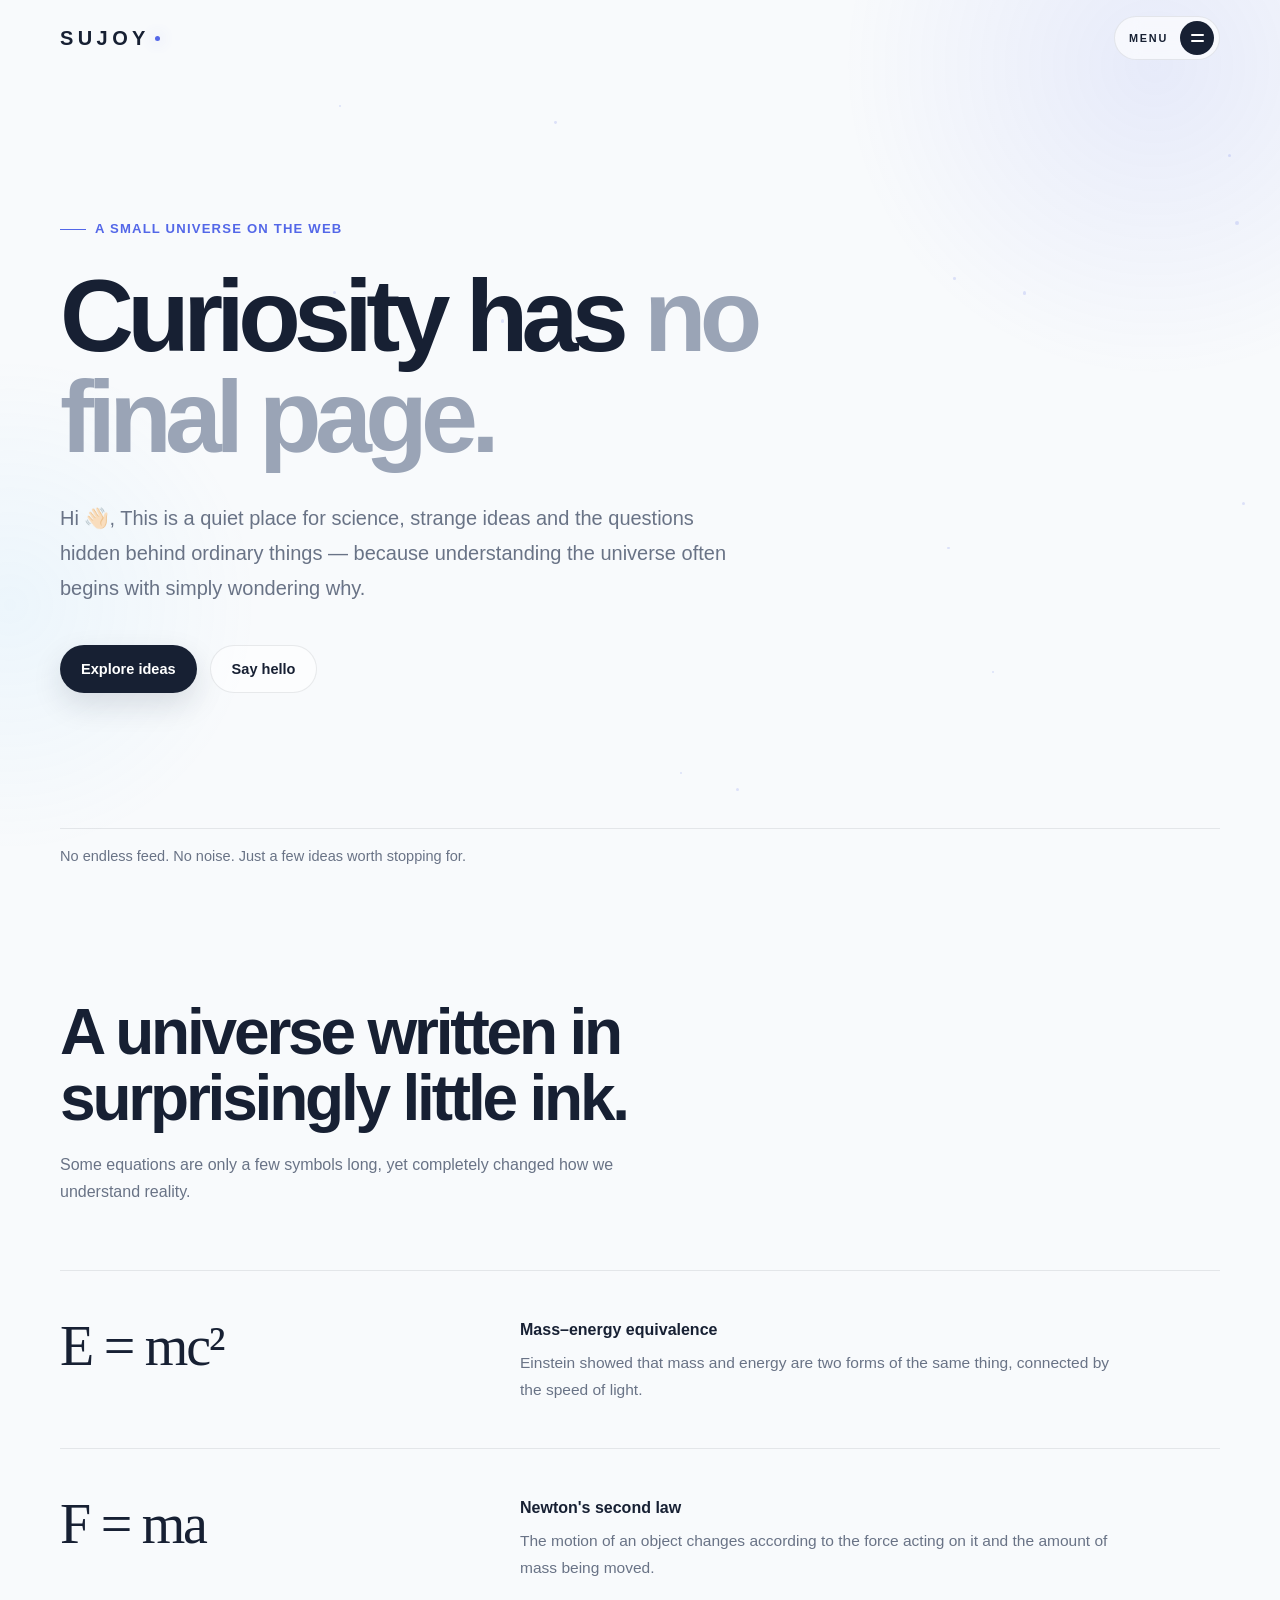
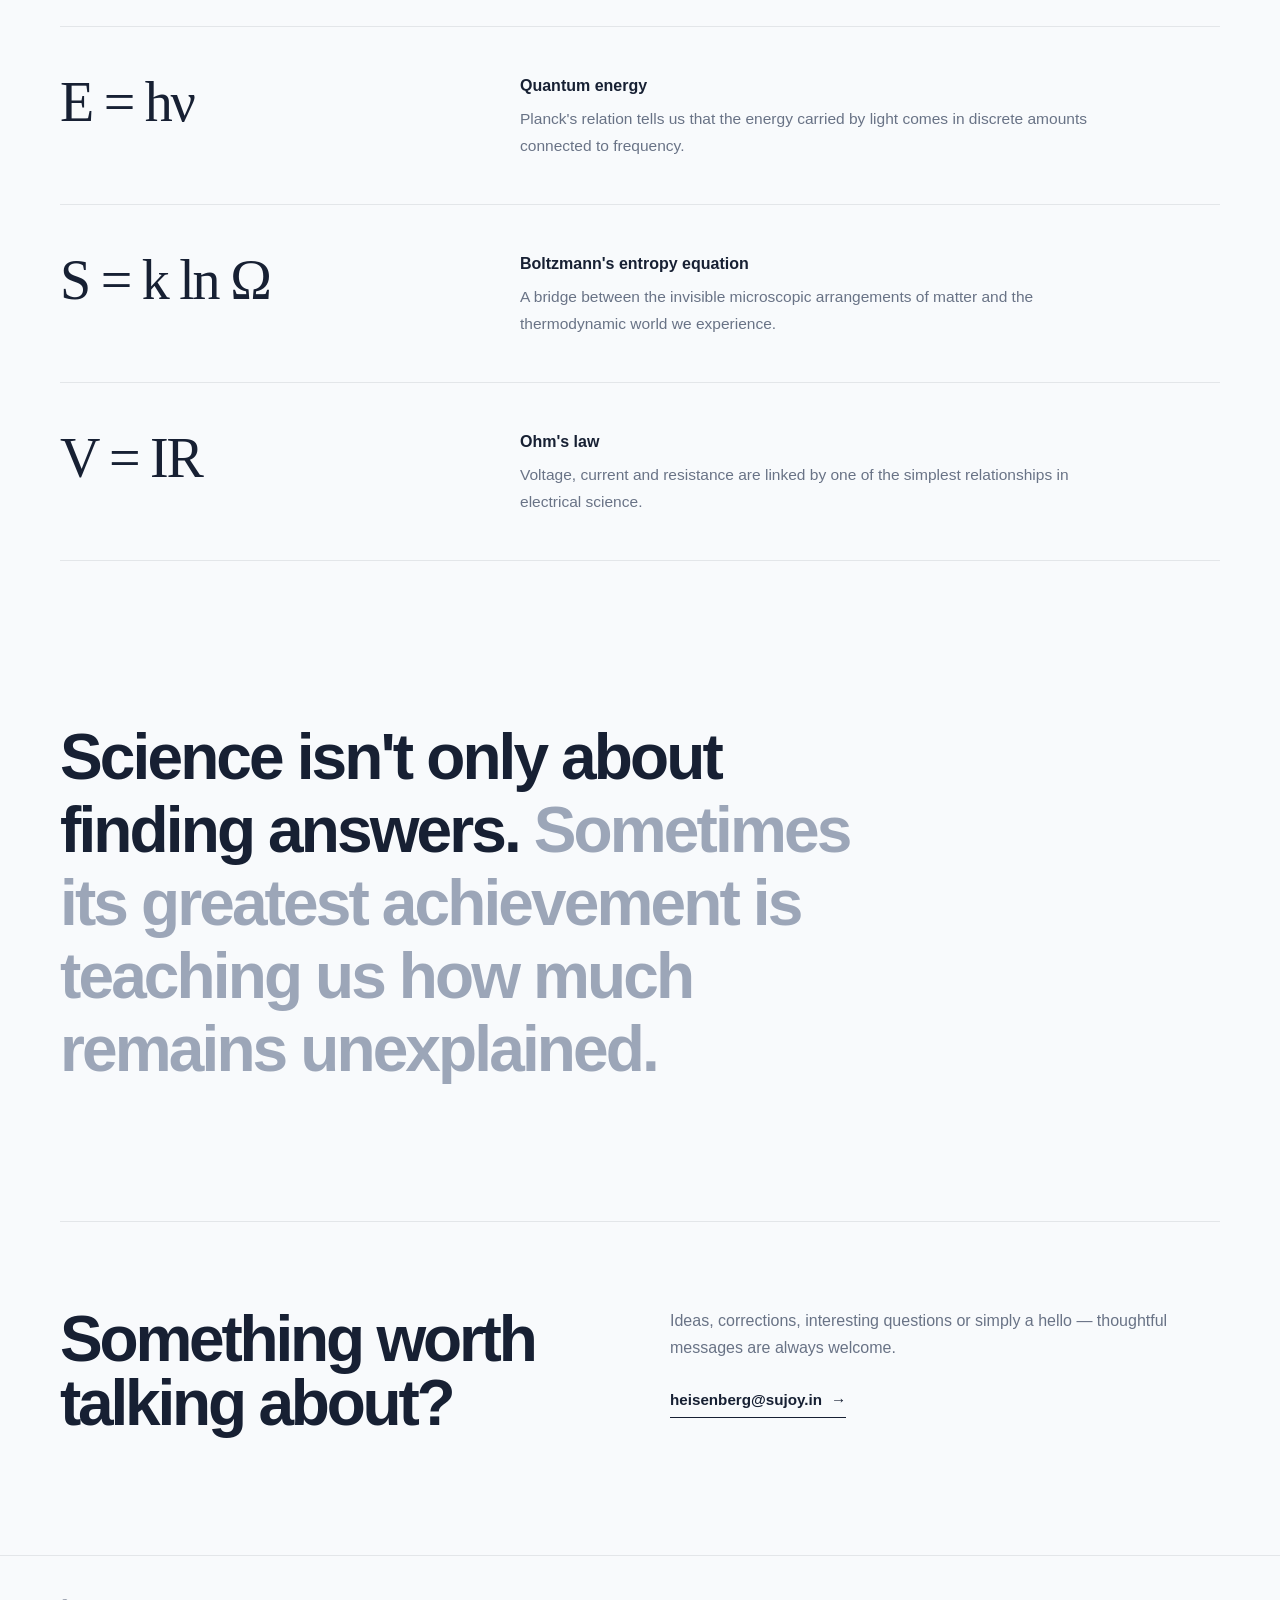
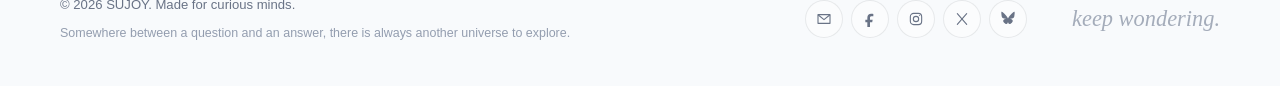
==== commit cf0b3556: "update to 2.0" ====
--- a/index.html
+++ b/index.html
@@ -1,6 +1,8 @@
 <!DOCTYPE html>
 <html lang="en">
 <head>
+
+
     <!-- =====================================================
      BASIC META
 ===================================================== -->
@@ -10,95 +12,87 @@
 <meta name="viewport"
       content="width=device-width, initial-scale=1.0">
 
-<title>Sujoy — Strange & Important Theories of Science</title>
+<title>SUJOY — Science, Curiosity & Ideas</title>
 
 <meta name="description"
-      content="Explore strange, fascinating and important theories of science — from relativity and quantum mechanics to black holes, dark matter, the multiverse and more.">
-
-<meta name="keywords"
-      content="science theories, relativity, quantum mechanics, black holes, dark matter, dark energy, multiverse, string theory, wormholes, quantum entanglement, cosmology, physics, Sujoy">
-
-<meta name="author" content="Sujoy">
-
-<meta name="creator" content="Sujoy">
-
-<meta name="publisher" content="Sujoy">
-
-<meta name="application-name" content="Sujoy">
-
-<meta name="generator" content="Sujoy">
-
-<meta name="referrer" content="strict-origin-when-cross-origin">
-
-
-<!-- =====================================================
-     SEARCH ENGINES
-===================================================== -->
+      content="SUJOY — a quiet corner of the web for science, ideas, curiosity and everything that makes us wonder.">
+
+<meta name="author"
+      content="SUJOY">
 
 <meta name="robots"
-      content="index, follow, max-image-preview:large, max-snippet:-1, max-video-preview:-1">
+      content="index, follow">
 
 <meta name="googlebot"
-      content="index, follow, max-image-preview:large, max-snippet:-1, max-video-preview:-1">
-
-<meta name="bingbot"
       content="index, follow">
+
+<meta name="theme-color"
+      content="#f8fafc">
+
+<meta name="color-scheme"
+      content="light">
+
+<meta name="format-detection"
+      content="telephone=no">
 
 
 <!-- =====================================================
      CANONICAL
 ===================================================== -->
 
-<link rel="canonical" href="https://sujoy.in/">
+<link rel="canonical"
+      href="https://sujoy.in/">
 
 
 <!-- =====================================================
-     THEME / BROWSER
+     FAVICONS
 ===================================================== -->
 
-<meta name="theme-color" content="#03050d">
-
-<meta name="color-scheme" content="dark">
-
-<meta name="format-detection"
-      content="telephone=no, address=no, email=no">
+<link rel="icon"
+      type="image/x-icon"
+      href="/favicon.ico">
+
+<link rel="icon"
+      type="image/png"
+      sizes="16x16"
+      href="/favicon-16x16.png">
+
+<link rel="icon"
+      type="image/png"
+      sizes="32x32"
+      href="/favicon-32x32.png">
+
+<link rel="apple-touch-icon"
+      sizes="180x180"
+      href="/apple-touch-icon.png">
+
+
+<!-- =====================================================
+     WEB APP MANIFEST
+===================================================== -->
+
+<link rel="manifest"
+      href="/site.webmanifest">
 
 
 <!-- =====================================================
      OPEN GRAPH
-     Facebook / WhatsApp / LinkedIn / Discord etc.
 ===================================================== -->
 
-<meta property="og:type" content="website">
-
-<meta property="og:site_name" content="Sujoy">
+<meta property="og:type"
+      content="website">
+
+<meta property="og:site_name"
+      content="SUJOY">
 
 <meta property="og:title"
-      content="Sujoy — Strange & Important Theories of Science">
+      content="SUJOY — Science, Curiosity & Ideas">
 
 <meta property="og:description"
-      content="Explore fascinating scientific ideas including relativity, quantum mechanics, black holes, dark matter, wormholes, the multiverse and more.">
+      content="A quiet place for science, strange ideas and the questions hidden behind ordinary things.">
 
 <meta property="og:url"
       content="https://sujoy.in/">
-
-<meta property="og:image"
-      content="https://sujoy.in/og-image.jpg">
-
-<meta property="og:image:secure_url"
-      content="https://sujoy.in/og-image.jpg">
-
-<meta property="og:image:type"
-      content="image/jpeg">
-
-<meta property="og:image:width"
-      content="1200">
-
-<meta property="og:image:height"
-      content="630">
-
-<meta property="og:image:alt"
-      content="Sujoy — Strange and Important Theories of Science">
 
 <meta property="og:locale"
       content="en_US">
@@ -109,2797 +103,802 @@
 ===================================================== -->
 
 <meta name="twitter:card"
-      content="summary_large_image">
+      content="summary">
 
 <meta name="twitter:title"
-      content="Sujoy — Strange & Important Theories of Science">
+      content="SUJOY — Science, Curiosity & Ideas">
 
 <meta name="twitter:description"
-      content="Explore fascinating scientific ideas including relativity, quantum mechanics, black holes, dark matter, wormholes, the multiverse and more.">
-
-<meta name="twitter:image"
-      content="https://sujoy.in/og-image.jpg">
-
-<meta name="twitter:image:alt"
-      content="Sujoy — Strange and Important Theories of Science">
+      content="A quiet place for science, strange ideas and the questions hidden behind ordinary things.">
 
 
 <!-- =====================================================
-     ICONS
+     MICROSOFT / WINDOWS
 ===================================================== -->
 
-<link rel="icon"
-      href="/favicon.ico"
-      sizes="any">
-
-<!-- <link rel="icon"
-      href="/favicon.svg"
-      type="image/svg+xml"> -->
-
-<link rel="apple-touch-icon"
-      href="/apple-touch-icon.png">
-
-<link rel="manifest"
-      href="/site.webmanifest">
-
-
-<script type="application/ld+json">
-{
-    "@context": "https://schema.org",
-    "@type": "WebSite",
-    "name": "Sujoy",
-    "url": "https://sujoy.in/",
-    "description": "Explore strange, fascinating and important theories of science including relativity, quantum mechanics, black holes, dark matter, the multiverse and more.",
-    "inLanguage": "en"
-}
-</script>
+<meta name="msapplication-TileColor"
+      content="#f8fafc">
+
+<meta name="msapplication-TileImage"
+      content="/android-chrome-192x192.png">
 
 
 <!-- =====================================================
-     GOOGLE FONTS
+     MOBILE WEB APP
 ===================================================== -->
 
-<link rel="preconnect"
-      href="https://fonts.googleapis.com">
-
-<link rel="preconnect"
-      href="https://fonts.gstatic.com"
-      crossorigin>
-
-<link href="https://fonts.googleapis.com/css2?family=IBM+Plex+Sans:wght@400;500;600&family=Space+Grotesk:wght@500;600;700&display=swap"
-      rel="stylesheet">
-
-
-    <style>
-
-        /* =====================================================
-           ROOT
-        ===================================================== */
-
-        :root {
-            --bg: #03050d;
-            --bg-soft: #080d1c;
-
-            --text: #f5f7ff;
-            --muted: #a3aec8;
-
-            --line: rgba(255,255,255,.09);
-
-            --accent: #8b7cff;
-            --accent-2: #5fe1ff;
-            --accent-3: #ce6fff;
-
-            --card: rgba(12, 18, 38, .60);
-
-            --header-height: 78px;
-
-            --max-width: 1180px;
-        }
-
-
-        /* =====================================================
-           RESET
-        ===================================================== */
-
-        * {
-            margin: 0;
-            padding: 0;
-            box-sizing: border-box;
-        }
-
-        html {
-            scroll-behavior: smooth;
-            scroll-padding-top: 100px;
-        }
-
-        body {
-            min-height: 100vh;
-
-            background:
-                radial-gradient(
-                    circle at 20% 15%,
-                    rgba(87, 92, 255, .14),
-                    transparent 35%
-                ),
-
-                radial-gradient(
-                    circle at 80% 30%,
-                    rgba(0, 190, 255, .10),
-                    transparent 35%
-                ),
-
-                radial-gradient(
-                    circle at 50% 85%,
-                    rgba(173, 74, 255, .08),
-                    transparent 40%
-                ),
-
-                var(--bg);
-
-            color: var(--text);
-
-            font-family: "IBM Plex Sans", sans-serif;
-            font-weight: 400;
-            letter-spacing: 0;
-
-            overflow-x: hidden;
-        }
-
-        body.menu-open {
-            overflow: hidden;
-        }
-
-        a {
-            color: inherit;
-            text-decoration: none;
-        }
-
-        button {
-            font: inherit;
-        }
-
-
-
-/* =====================================================
-   ADVANCED SPACE BACKGROUND
-===================================================== */
-
-.space-background {
-    position: fixed;
-    inset: 0;
-
-    overflow: hidden;
-
-    pointer-events: none;
-
-    z-index: -10;
-
-    background:
-        radial-gradient(
-            circle at 50% 0%,
-            rgba(80, 88, 175, .10),
-            transparent 38%
-        ),
-        #03050d;
-}
-
-
-/* subtle moving grid */
-
-.space-grid {
-    position: absolute;
-    inset: -50%;
-
-    opacity: .06;
-
-    background-image:
-        linear-gradient(
-            rgba(255,255,255,.10) 1px,
-            transparent 1px
-        ),
-        linear-gradient(
-            90deg,
-            rgba(255,255,255,.10) 1px,
-            transparent 1px
+<meta name="mobile-web-app-capable"
+      content="yes">
+
+<meta name="apple-mobile-web-app-capable"
+      content="yes">
+
+<meta name="apple-mobile-web-app-status-bar-style"
+      content="default">
+
+<meta name="apple-mobile-web-app-title"
+      content="SUJOY">
+
+
+    <link rel="stylesheet" href="new.css">
+
+</head>
+
+<body>
+
+<div class="background"></div>
+
+<div class="particle-field" aria-hidden="true"></div>
+
+
+<header class="site-header" id="header">
+
+    <nav class="nav">
+
+        <a href="#home" class="logo" aria-label="SUJOY Home">
+            <span>S</span>
+            <span>U</span>
+            <span>J</span>
+            <span>O</span>
+            <span>Y</span>
+
+            <i class="logo-dot"></i>
+        </a>
+
+<button
+    class="menu-button"
+    id="menuButton"
+    aria-label="Open menu"
+    aria-expanded="false"
+>
+    <span class="menu-label">MENU</span>
+
+    <span class="menu-icon">
+        <span></span>
+        <span></span>
+    </span>
+</button>
+
+    </nav>
+
+</header>
+
+<div class="creative-menu" id="creativeMenu">
+
+    <div class="creative-menu-bg"></div>
+
+    <div class="creative-menu-inner">
+
+        <div class="menu-top">
+
+            <span class="menu-small-text">
+                Explore SUJOY
+            </span>
+
+            <span class="menu-index">
+                00 — ∞
+            </span>
+
+        </div>
+
+
+        <nav class="creative-links">
+
+            <a href="#home" class="creative-link menu-close">
+
+                <span class="link-number">01</span>
+
+                <span class="link-text">
+                    Home
+                </span>
+
+                <span class="link-arrow">
+                    ↗
+                </span>
+
+            </a>
+
+
+            <div class="creative-dropdown" id="creativeDropdown">
+
+                <button class="creative-link creative-dropdown-button">
+
+                    <span class="link-number">02</span>
+
+                    <span class="link-text">
+                        Pseudo
+                    </span>
+
+                    <span class="link-arrow dropdown-plus">
+                        +
+                    </span>
+
+                </button>
+
+
+                <div class="creative-submenu">
+
+                    <a href="/pseudo/1">
+                        <span>01</span>
+                        Pseudo One
+                    </a>
+
+                    <a href="/pseudo/2">
+                        <span>02</span>
+                        Pseudo Two
+                    </a>
+
+                    <a href="/pseudo/3">
+                        <span>03</span>
+                        Pseudo Three
+                    </a>
+
+                </div>
+
+            </div>
+
+
+            <a href="#contact" class="creative-link menu-close">
+
+                <span class="link-number">03</span>
+
+                <span class="link-text">
+                    Contact
+                </span>
+
+                <span class="link-arrow">
+                    ↗
+                </span>
+
+            </a>
+
+        </nav>
+
+
+        <div class="menu-bottom">
+
+            <p>
+                Science, questions & things worth wondering about.
+            </p>
+
+            <span>
+                sujoy.in
+            </span>
+
+        </div>
+
+    </div>
+
+</div>
+
+<main>
+
+
+    <!-- HERO -->
+
+    <section class="hero" id="home">
+
+        <div class="hero-content">
+
+            <div class="hero-kicker">
+                A small universe on the web
+            </div>
+
+            <h1>
+
+                Curiosity has
+
+                <span class="soft">
+                    no final page.
+                </span>
+
+            </h1>
+
+
+            <p class="hero-description">
+
+                Hi 👋🏻, This is a quiet place for science, strange ideas and the
+                questions hidden behind ordinary things — because understanding
+                the universe often begins with simply wondering why.
+
+            </p>
+
+
+            <div class="hero-actions">
+
+                <a href="#formulas" class="primary-button">
+                    Explore ideas
+                </a>
+
+                <a href="#contact" class="secondary-button">
+                    Say hello
+                </a>
+
+            </div>
+
+        </div>
+
+    </section>
+
+
+
+    <div class="discovery-line reveal">
+
+        <p>
+
+            No endless feed. No noise. Just a few ideas worth stopping for.
+
+        </p>
+
+    </div>
+
+
+
+    <!-- FORMULAS -->
+
+    <section class="formula-area" id="formulas">
+
+        <div class="formula-heading reveal">
+
+            <h2>
+                A universe written in surprisingly little ink.
+            </h2>
+
+            <p>
+
+                Some equations are only a few symbols long,
+                yet completely changed how we understand reality.
+
+            </p>
+
+        </div>
+
+
+        <div class="formula-list">
+
+
+            <article class="formula-item reveal">
+
+                <div class="formula">
+                    E = mc²
+                </div>
+
+                <div class="formula-details">
+
+                    <div class="formula-name">
+                        Mass–energy equivalence
+                    </div>
+
+                    <p class="formula-description">
+
+                        Einstein showed that mass and energy are two forms of
+                        the same thing, connected by the speed of light.
+
+                    </p>
+
+                </div>
+
+            </article>
+
+
+
+            <article class="formula-item reveal">
+
+                <div class="formula">
+                    F = ma
+                </div>
+
+                <div class="formula-details">
+
+                    <div class="formula-name">
+                        Newton's second law
+                    </div>
+
+                    <p class="formula-description">
+
+                        The motion of an object changes according to the force
+                        acting on it and the amount of mass being moved.
+
+                    </p>
+
+                </div>
+
+            </article>
+
+
+
+            <article class="formula-item reveal">
+
+                <div class="formula">
+                    E = hν
+                </div>
+
+                <div class="formula-details">
+
+                    <div class="formula-name">
+                        Quantum energy
+                    </div>
+
+                    <p class="formula-description">
+
+                        Planck's relation tells us that the energy carried by
+                        light comes in discrete amounts connected to frequency.
+
+                    </p>
+
+                </div>
+
+            </article>
+
+
+
+            <article class="formula-item reveal">
+
+                <div class="formula">
+                    S = k ln Ω
+                </div>
+
+                <div class="formula-details">
+
+                    <div class="formula-name">
+                        Boltzmann's entropy equation
+                    </div>
+
+                    <p class="formula-description">
+
+                        A bridge between the invisible microscopic arrangements
+                        of matter and the thermodynamic world we experience.
+
+                    </p>
+
+                </div>
+
+            </article>
+
+
+
+            <article class="formula-item reveal">
+
+                <div class="formula">
+                    V = IR
+                </div>
+
+                <div class="formula-details">
+
+                    <div class="formula-name">
+                        Ohm's law
+                    </div>
+
+                    <p class="formula-description">
+
+                        Voltage, current and resistance are linked by one of
+                        the simplest relationships in electrical science.
+
+                    </p>
+
+                </div>
+
+            </article>
+
+
+        </div>
+
+    </section>
+
+
+
+    <!-- THOUGHT -->
+
+    <section class="thought">
+
+        <div class="thought-inner reveal">
+
+            <p class="thought-text">
+
+                Science isn't only about finding answers.
+
+                <span>
+                    Sometimes its greatest achievement is teaching us
+                    how much remains unexplained.
+                </span>
+
+            </p>
+
+        </div>
+
+    </section>
+
+
+
+    <!-- CONTACT -->
+
+    <section class="contact" id="contact">
+
+        <div class="contact-grid">
+
+
+            <div class="reveal">
+
+                <h2>
+                    Something worth talking about?
+                </h2>
+
+            </div>
+
+
+            <div class="contact-content reveal">
+
+                <p>
+
+                    Ideas, corrections, interesting questions or simply a
+                    hello — thoughtful messages are always welcome.
+
+                </p>
+
+                <a
+    href="#"
+    class="contact-link"
+    data-sujoy-mailto
+>
+    <span data-sujoy-email></span>
+
+    <span>→</span>
+</a>
+                <!-- <a
+                    href="mailto:hello@sujoy.in"
+                    class="contact-link"
+                >
+
+                    hello@sujoy.in
+
+                    <span>→</span>
+
+                </a> -->
+
+            </div>
+
+
+        </div>
+
+    </section>
+
+
+</main>
+
+
+
+<!-- <footer>
+
+    <div class="footer-inner">
+
+        <div>
+
+            <p class="copyright">
+
+                © <span id="year"></span> SUJOY.
+                Made for curious minds.
+
+            </p>
+
+            <p class="footer-note">
+
+                Somewhere between a question and an answer,
+                there is always another universe to explore.
+
+            </p>
+
+        </div>
+
+
+        <div class="footer-mark">
+
+            keep wondering.
+
+        </div>
+
+    </div>
+
+</footer> -->
+
+
+<footer>
+
+    <div class="footer-inner">
+
+        <div class="footer-copy">
+
+            <p class="copyright">
+
+                © <span id="year"></span> SUJOY.
+                Made for curious minds.
+
+            </p>
+
+            <p class="footer-note">
+
+                Somewhere between a question and an answer,
+                there is always another universe to explore.
+
+            </p>
+
+        </div>
+
+
+        <div class="footer-socials">
+
+            <!-- EMAIL -->
+
+            <a
+    href="#"
+    class="social-link"
+    aria-label="Email"
+    data-sujoy-mailto
+>
+            <!-- <a
+                href="mailto:hello@sujoy.in"
+                class="social-link"
+                aria-label="Email"
+                title="Email"
+            > -->
+
+                <svg
+                    viewBox="0 0 24 24"
+                    aria-hidden="true"
+                >
+                    <path
+                        d="M3 5.5h18v13H3z"
+                    ></path>
+
+                    <path
+                        d="m3.5 6 8.5 7 8.5-7"
+                    ></path>
+                </svg>
+
+            </a>
+
+
+            <!-- FACEBOOK -->
+
+            <a
+                href="#"
+                class="social-link"
+                aria-label="Facebook"
+                title="Facebook"
+                target="_blank"
+                rel="noopener noreferrer"
+            >
+
+                <svg
+                    viewBox="0 0 24 24"
+                    aria-hidden="true"
+                >
+                    <path
+                        d="M14 8h3V4.5c-.5-.1-1.8-.2-3.4-.2-3.3 0-5.6 2-5.6 5.8V13H5v4h3v7h4v-7h3.3l.7-4H12v-2.5C12 9.3 12.4 8 14 8z"
+                    ></path>
+                </svg>
+
+            </a>
+
+
+            <!-- INSTAGRAM -->
+
+            <a
+                href="#"
+                class="social-link"
+                aria-label="Instagram"
+                title="Instagram"
+                target="_blank"
+                rel="noopener noreferrer"
+            >
+
+                <svg
+                    viewBox="0 0 24 24"
+                    aria-hidden="true"
+                >
+                    <rect
+                        x="3.5"
+                        y="3.5"
+                        width="17"
+                        height="17"
+                        rx="5"
+                    ></rect>
+
+                    <circle
+                        cx="12"
+                        cy="12"
+                        r="4"
+                    ></circle>
+
+                    <circle
+                        cx="17.5"
+                        cy="6.7"
+                        r="0.8"
+                        class="social-dot"
+                    ></circle>
+                </svg>
+
+            </a>
+
+
+            <!-- X / TWITTER -->
+
+            <a
+                href="#"
+                class="social-link"
+                aria-label="X / Twitter"
+                title="X / Twitter"
+                target="_blank"
+                rel="noopener noreferrer"
+            >
+
+                <svg
+                    viewBox="0 0 24 24"
+                    aria-hidden="true"
+                >
+                    <path
+                        d="M5 4l14 16"
+                    ></path>
+
+                    <path
+                        d="M19 4 5 20"
+                    ></path>
+                </svg>
+
+            </a>
+
+
+            <!-- BLUESKY -->
+
+            <a
+                href="#"
+                class="social-link"
+                aria-label="Bluesky"
+                title="Bluesky"
+                target="_blank"
+                rel="noopener noreferrer"
+            >
+
+                <svg
+                    viewBox="0 0 24 24"
+                    aria-hidden="true"
+                >
+                    <path
+                        d="M12 11.2C10.8 8.9 7.6 4.6 5 2.7 2.5.9 2 .2 2 3.1c0 .6.4 5  .7 5.7.9 2.5 4.1 3.3 6.8 2.8-4.7.8-5.9 3.4-3.3 6 4.9 5 5.8-1.1 5.8-1.1s.9 6.1 5.8 1.1c2.6-2.6 1.4-5.2-3.3-6 2.7.5 5.9-.3 6.8-2.8.3-.7.7-5.1.7-5.7 0-2.9-.5-2.2-3-.4-2.6 1.9-5.8 6.2-7 8.5z"
+                    ></path>
+                </svg>
+
+            </a>
+
+        </div>
+
+
+        <div class="footer-mark">
+
+            keep wondering.
+
+        </div>
+
+    </div>
+
+</footer>
+
+<script src="email-pool.js"></script>
+
+<script>
+
+    /* =====================================================
+       HEADER SCROLL
+    ===================================================== */
+
+    const header =
+        document.getElementById("header");
+
+    function handleHeader() {
+
+        header.classList.toggle(
+            "scrolled",
+            window.scrollY > 20
         );
 
-    background-size: 90px 90px;
-
-    transform: perspective(600px) rotateX(65deg);
-
-    animation: gridMove 28s linear infinite;
-}
-
-@keyframes gridMove {
-
-    from {
-        background-position: 0 0;
     }
 
-    to {
-        background-position: 0 180px;
-    }
-}
-
-
-/* stars */
-
-.stars {
-    position: absolute;
-    inset: -100px;
-
-    background-repeat: repeat;
-
-    animation-timing-function: linear;
-    animation-iteration-count: infinite;
-}
-
-.stars-small {
-    background-image:
-        radial-gradient(circle, rgba(255,255,255,.65) 1px, transparent 1.2px);
-
-    background-size: 90px 90px;
-
-    animation-name: starsMoveSmall;
-    animation-duration: 70s;
-
-    opacity: .55;
-}
-
-.stars-medium {
-    background-image:
-        radial-gradient(circle, rgba(164,213,255,.85) 1.3px, transparent 1.6px);
-
-    background-size: 170px 150px;
-
-    animation-name: starsMoveMedium;
-    animation-duration: 48s;
-
-    opacity: .5;
-}
-
-.stars-large {
-    background-image:
-        radial-gradient(circle, rgba(255,255,255,.95) 1.8px, transparent 2px);
-
-    background-size: 310px 270px;
-
-    animation-name: starsMoveLarge;
-    animation-duration: 34s;
-
-    opacity: .32;
-}
-
-@keyframes starsMoveSmall {
-
-    from {
-        transform: translateY(0);
-    }
-
-    to {
-        transform: translateY(-180px);
-    }
-}
-
-@keyframes starsMoveMedium {
-
-    from {
-        transform: translate3d(0, 0, 0);
-    }
-
-    to {
-        transform: translate3d(-100px, -250px, 0);
-    }
-}
-
-@keyframes starsMoveLarge {
-
-    from {
-        transform: translate3d(0, 0, 0);
-    }
-
-    to {
-        transform: translate3d(140px, -300px, 0);
-    }
-}
-
-
-/* nebula */
-
-.nebula {
-    position: absolute;
-
-    border-radius: 50%;
-
-    filter: blur(85px);
-
-    opacity: .17;
-
-    will-change: transform;
-}
-
-.nebula-1 {
-    width: 520px;
-    height: 520px;
-
-    left: -180px;
-    top: 6%;
-
-    background: #6c59ff;
-
-    animation: nebulaFloat1 16s ease-in-out infinite alternate;
-}
-
-.nebula-2 {
-    width: 480px;
-    height: 480px;
-
-    right: -180px;
-    top: 38%;
-
-    background: #1ea9d6;
-
-    animation: nebulaFloat2 19s ease-in-out infinite alternate;
-}
-
-.nebula-3 {
-    width: 570px;
-    height: 570px;
-
-    left: 33%;
-    bottom: -270px;
-
-    background: #843fca;
-
-    animation: nebulaFloat3 22s ease-in-out infinite alternate;
-}
-
-@keyframes nebulaFloat1 {
-
-    from {
-        transform: translate(0,0) scale(1);
-    }
-
-    to {
-        transform: translate(90px,55px) scale(1.15);
-    }
-}
-
-@keyframes nebulaFloat2 {
-
-    from {
-        transform: translate(0,0) scale(1);
-    }
-
-    to {
-        transform: translate(-100px,70px) scale(1.18);
-    }
-}
-
-@keyframes nebulaFloat3 {
-
-    from {
-        transform: translate(0,0) scale(1);
-    }
-
-    to {
-        transform: translate(60px,-80px) scale(1.12);
-    }
-}
-
-
-/* shooting stars */
-
-.shooting-star {
-    position: absolute;
-
-    width: 130px;
-    height: 1px;
-
-    background:
-        linear-gradient(
-            90deg,
-            transparent,
-            rgba(255,255,255,.9),
-            transparent
-        );
-
-    opacity: 0;
-
-    transform: rotate(-35deg);
-
-    filter: drop-shadow(
-        0 0 5px rgba(120,220,255,.8)
+    window.addEventListener(
+        "scroll",
+        handleHeader,
+        { passive: true }
     );
-}
-
-.shooting-star-1 {
-    top: 17%;
-    left: 78%;
-
-    animation: shootingStar 9s ease-in-out infinite;
-}
-
-.shooting-star-2 {
-    top: 50%;
-    left: 18%;
-
-    animation: shootingStar 13s ease-in-out infinite;
-    animation-delay: 4s;
-}
-
-@keyframes shootingStar {
-
-    0%,
-    75% {
-        opacity: 0;
-        transform:
-            translate3d(0,0,0)
-            rotate(-35deg);
-    }
-
-    78% {
-        opacity: .8;
-    }
-
-    86% {
-        opacity: 0;
-
-        transform:
-            translate3d(-350px,250px,0)
-            rotate(-35deg);
-    }
-
-    100% {
-        opacity: 0;
-    }
-}
-
-
-
-        /* =====================================================
-           HEADER
-        ===================================================== */
-
-        header {
-            position: fixed;
-
-            top: 0;
-            left: 0;
-            right: 0;
-
-            height: var(--header-height);
-
-            z-index: 1000;
-
-            display: flex;
-            align-items: center;
-
-            border-bottom: 1px solid transparent;
-
-            transition:
-                background .3s ease,
-                border-color .3s ease,
-                backdrop-filter .3s ease;
-        }
-
-        header.scrolled {
-            background: rgba(3, 5, 13, .76);
-
-            backdrop-filter: blur(18px);
-
-            border-color: rgba(255,255,255,.07);
-        }
-
-        .header-inner {
-            width: min(calc(100% - 40px), var(--max-width));
-
-            margin: auto;
-
-            display: flex;
-
-            align-items: center;
-
-            justify-content: space-between;
-        }
-
-
-        /* =====================================================
-           LOGO
-        ===================================================== */
-
-        .logo {
-            position: relative;
-
-            display: inline-flex;
-            align-items: center;
-
-            gap: 10px;
-
-            font-family: "Space Grotesk", sans-serif;
-
-            font-size: 1.45rem;
-
-            font-weight: 700;
-
-            letter-spacing: -.04em;
-
-            z-index: 1100;
-        }
-
-
-
-
-        .logo-mark {
-    position: relative;
-
-    width: 34px;
-    height: 34px;
-
-    border-radius: 50%;
-
-    background:
-        radial-gradient(
-            circle at 35% 30%,
-            #d8f7ff 0%,
-            #6bdcff 20%,
-            #7667ff 55%,
-            #3b237d 100%
-        );
-
-    box-shadow:
-        0 0 15px rgba(95, 225, 255, .30),
-        0 0 32px rgba(139, 124, 255, .22);
-
-    animation: logoPulse 4s ease-in-out infinite;
-}
-
-.logo-mark::before {
-    content: "";
-
-    position: absolute;
-
-    width: 46px;
-    height: 14px;
-
-    border: 1.5px solid rgba(255,255,255,.78);
-
-    border-radius: 50%;
-
-    left: 50%;
-    top: 50%;
-
-    transform:
-        translate(-50%, -50%)
-        rotate(-25deg);
-
-    animation: logoOrbit 7s linear infinite;
-}
-
-.logo-mark::after {
-    content: "";
-
-    position: absolute;
-
-    width: 5px;
-    height: 5px;
-
-    border-radius: 50%;
-
-    background: #ffffff;
-
-    left: 5px;
-    top: 5px;
-
-    box-shadow:
-        0 0 8px #fff,
-        0 0 14px #73dcff;
-
-    animation: logoSpark 3s ease-in-out infinite;
-}
-
-.logo span:last-child {
-    background:
-        linear-gradient(
-            100deg,
-            #ffffff 10%,
-            #aedfff 45%,
-            #b4a6ff 70%,
-            #ffffff 100%
-        );
-
-    background-size: 200% auto;
-
-    -webkit-background-clip: text;
-    background-clip: text;
-
-    color: transparent;
-
-    animation: logoTextFlow 5s linear infinite;
-}
-
-@keyframes logoOrbit {
-
-    from {
-        transform:
-            translate(-50%, -50%)
-            rotate(-25deg);
-    }
-
-    to {
-        transform:
-            translate(-50%, -50%)
-            rotate(335deg);
-    }
-}
-
-@keyframes logoPulse {
-
-    0%,
-    100% {
-        box-shadow:
-            0 0 14px rgba(95,225,255,.28),
-            0 0 28px rgba(139,124,255,.18);
-    }
-
-    50% {
-        box-shadow:
-            0 0 22px rgba(95,225,255,.50),
-            0 0 45px rgba(139,124,255,.32);
-    }
-}
-
-@keyframes logoSpark {
-
-    0%,
-    100% {
-        opacity: .4;
-        transform: scale(.8);
-    }
-
-    50% {
-        opacity: 1;
-        transform: scale(1.3);
-    }
-}
-
-@keyframes logoTextFlow {
-
-    from {
-        background-position: 200% center;
-    }
-
-    to {
-        background-position: -200% center;
-    }
-}
-
-
-
-
-
-        /* =====================================================
-           HAMBURGER
-        ===================================================== */
-
-        .menu-button {
-            position: relative;
-
-            width: 48px;
-            height: 48px;
-
-            display: grid;
-            place-items: center;
-
-            border: 1px solid rgba(255,255,255,.11);
-
-            border-radius: 15px;
-
-            background: rgba(255,255,255,.045);
-
-            cursor: pointer;
-
-            z-index: 1100;
-
-            transition:
-                background .25s ease,
-                transform .25s ease,
-                border-color .25s ease;
-        }
-
-        .menu-button:hover {
-            background: rgba(255,255,255,.08);
-
-            border-color: rgba(255,255,255,.22);
-
-            transform: translateY(-2px);
-        }
-
-        .hamburger {
-            width: 20px;
-            height: 14px;
-
-            position: relative;
-        }
-
-        .hamburger span {
-            position: absolute;
-
-            width: 100%;
-            height: 2px;
-
-            left: 0;
-
-            background: #fff;
-
-            border-radius: 20px;
-
-            transition:
-                top .35s ease,
-                transform .35s ease,
-                opacity .25s ease;
-        }
-
-        .hamburger span:nth-child(1) {
-            top: 0;
-        }
-
-        .hamburger span:nth-child(2) {
-            top: 6px;
-
-            width: 70%;
-
-            left: auto;
-            right: 0;
-        }
-
-        .hamburger span:nth-child(3) {
-            top: 12px;
-        }
-
-        .menu-button.active .hamburger span:nth-child(1) {
-            top: 6px;
-
-            transform: rotate(45deg);
-        }
-
-        .menu-button.active .hamburger span:nth-child(2) {
-            opacity: 0;
-        }
-
-        .menu-button.active .hamburger span:nth-child(3) {
-            top: 6px;
-
-            transform: rotate(-45deg);
-        }
-
-
-        /* =====================================================
-           FULL SCREEN MENU
-        ===================================================== */
-
-        .menu-overlay {
-            position: fixed;
-
-            inset: 0;
-
-            z-index: 999;
-
-            display: flex;
-
-            align-items: flex-start;
-
-    padding-top:
-        calc(var(--header-height) + 35px);
-
-    padding-bottom: 30px;
-
-            justify-content: center;
-
-            visibility: hidden;
-
-            opacity: 0;
-
-            background:
-                radial-gradient(
-                    circle at 50% 40%,
-                    rgba(82, 74, 180, .16),
-                    transparent 36%
-                ),
-                rgba(2, 4, 11, .96);
-
-            backdrop-filter: blur(25px);
-
-            transition:
-                opacity .4s ease,
-                visibility .4s ease;
-        }
-
-        .menu-overlay.active {
-            opacity: 1;
-            visibility: visible;
-        }
-
-        .menu-content {
-    width: min(calc(100% - 32px), 900px);
-
-    max-height: calc(100dvh - 120px);
-
-    overflow-y: auto;
-    overflow-x: hidden;
-
-    text-align: center;
-
-    padding:
-        20px
-        8px
-        40px;
-
-    scrollbar-width: thin;
-
-    overscroll-behavior: contain;
-}
-
-        .menu-content::-webkit-scrollbar {
-    width: 5px;
-}
-
-.menu-content::-webkit-scrollbar-thumb {
-    background: rgba(255,255,255,.18);
-
-    border-radius: 20px;
-}
-
-        .menu-small {
-            color: var(--muted);
-
-            text-transform: uppercase;
-
-            letter-spacing: .18em;
-
-            font-size: .72rem;
-
-            margin-bottom: 28px;
-        }
-
-        .menu-links {
-            display: grid;
-
-            grid-template-columns: repeat(2, 1fr);
-
-            gap: 10px;
-        }
-
-        .menu-links a {
-            position: relative;
-
-            display: block;
-
-            padding: 13px 16px;
-
-            border-radius: 14px;
-
-            color: #e8ecfb;
-
-            font-family: "Space Grotesk", sans-serif;
-
-            font-size: clamp(.95rem, 1.8vw, 1.12rem);
-
-            line-height: 1.35;
-
-            transition:
-                background .25s ease,
-                color .25s ease,
-                transform .25s ease;
-        }
-
-        .menu-links a:hover {
-            background: rgba(255,255,255,.06);
-
-            color: #fff;
-
-            transform: translateX(3px);
-        }
-
-
-        /* =====================================================
-           MAIN
-        ===================================================== */
-
-        main {
-            position: relative;
-        }
-
-        .container {
-            width: min(calc(100% - 40px), var(--max-width));
-
-            margin-inline: auto;
-        }
-
-
-        /* =====================================================
-           HERO
-        ===================================================== */
-
-        .hero {
-            min-height: 100vh;
-
-            display: flex;
-            align-items: center;
-
-            padding:
-                calc(var(--header-height) + 60px)
-                0
-                80px;
-        }
-
-        .hero-inner {
-            max-width: 870px;
-        }
-
-        .eyebrow {
-            display: inline-flex;
-            align-items: center;
-
-            gap: 9px;
-
-            color: #bac5df;
-
-            font-size: .8rem;
-
-            font-weight: 600;
-
-            letter-spacing: .14em;
-
-            text-transform: uppercase;
-
-            margin-bottom: 24px;
-        }
-
-        .eyebrow-dot {
-            width: 7px;
-            height: 7px;
-
-            border-radius: 50%;
-
-            background: var(--accent-2);
-
-            box-shadow:
-                0 0 14px var(--accent-2);
-        }
-
-        .hero h1 {
-            max-width: 950px;
-
-            font-family: "Space Grotesk", sans-serif;
-
-            font-size: clamp(3.2rem, 8vw, 7.4rem);
-
-            line-height: .96;
-
-            letter-spacing: -.065em;
-
-            font-weight: 700;
-
-            margin-bottom: 28px;
-        }
-
-        .hero h1 .gradient-text {
-            background:
-                linear-gradient(
-                    90deg,
-                    #9b8aff,
-                    #67dcff,
-                    #c47cff
-                );
-
-            -webkit-background-clip: text;
-
-            color: transparent;
-        }
-
-        .hero-description {
-            max-width: 680px;
-
-            color: var(--muted);
-
-            font-size: clamp(1rem, 2vw, 1.14rem);
-
-            line-height: 1.8;
-
-            margin-bottom: 38px;
-        }
-
-        .hero-buttons {
-            display: flex;
-
-            align-items: center;
-
-            gap: 14px;
-
-            flex-wrap: wrap;
-        }
-
-        .primary-button,
-        .secondary-button {
-            min-height: 50px;
-
-            padding: 0 21px;
-
-            display: inline-flex;
-
-            align-items: center;
-
-            justify-content: center;
-
-            gap: 10px;
-
-            border-radius: 14px;
-
-            font-size: .92rem;
-
-            font-weight: 600;
-
-            transition:
-                transform .25s ease,
-                box-shadow .25s ease,
-                background .25s ease;
-        }
-
-        .primary-button {
-            background:
-                linear-gradient(
-                    135deg,
-                    #7767ff,
-                    #489fd8
-                );
-
-            box-shadow:
-                0 12px 32px rgba(100, 104, 255, .22);
-        }
-
-        .primary-button:hover {
-            transform: translateY(-3px);
-
-            box-shadow:
-                0 18px 40px rgba(100, 104, 255, .3);
-        }
-
-        .secondary-button {
-            border: 1px solid var(--line);
-
-            background: rgba(255,255,255,.035);
-        }
-
-        .secondary-button:hover {
-            background: rgba(255,255,255,.075);
-
-            transform: translateY(-3px);
-        }
-
-
-        /* =====================================================
-           SCROLL INDICATOR
-        ===================================================== */
-
-        .scroll-indicator {
-            position: absolute;
-
-            bottom: 35px;
-
-            left: 50%;
-
-            transform: translateX(-50%);
-
-            width: 25px;
-            height: 41px;
-
-            border: 1px solid rgba(255,255,255,.22);
-
-            border-radius: 40px;
-
-            display: flex;
-
-            justify-content: center;
-
-            padding-top: 8px;
-        }
-
-        .scroll-indicator::before {
-            content: "";
-
-            width: 3px;
-            height: 7px;
-
-            border-radius: 10px;
-
-            background: #fff;
-
-            animation: scrollDot 1.8s ease-in-out infinite;
-        }
-
-        @keyframes scrollDot {
-
-            0% {
-                opacity: 0;
-                transform: translateY(0);
-            }
-
-            30% {
-                opacity: 1;
-            }
-
-            100% {
-                opacity: 0;
-                transform: translateY(16px);
-            }
-        }
-
-
-        /* =====================================================
-           INTRO
-        ===================================================== */
-
-        .intro {
-            padding: 70px 0 130px;
-        }
-
-        .section-label {
-            font-size: .72rem;
-
-            font-weight: 700;
-
-            letter-spacing: .19em;
-
-            text-transform: uppercase;
-
-            color: #8e9cbc;
-
-            margin-bottom: 15px;
-        }
-
-        .section-title {
-            max-width: 760px;
-
-            font-family: "Space Grotesk", sans-serif;
-
-            font-size: clamp(2rem, 5vw, 4rem);
-
-            line-height: 1.08;
-
-            letter-spacing: -.045em;
-
-            margin-bottom: 22px;
-        }
-
-        .section-description {
-            max-width: 700px;
-
-            color: var(--muted);
-
-            line-height: 1.8;
-
-            font-size: 1rem;
-        }
-
-
-        /* =====================================================
-           THEORY SECTIONS
-        ===================================================== */
-
-        .theories {
-            padding-bottom: 120px;
-        }
-
-        .theory {
-            min-height: 520px;
-
-            display: grid;
-
-            grid-template-columns: 110px 1fr;
-
-            gap: 42px;
-
-            padding: 90px 0;
-
-            border-top: 1px solid var(--line);
-
-            position: relative;
-        }
-
-        .theory-number {
-            font-family: "Space Grotesk", sans-serif;
-
-            font-size: .82rem;
-
-            color: #7987a5;
-
-            padding-top: 12px;
-        }
-
-        .theory-content {
-            max-width: 830px;
-        }
-
-        .theory-category {
-            display: inline-flex;
-
-            padding: 7px 11px;
-
-            border: 1px solid rgba(143, 137, 255, .20);
-
-            border-radius: 999px;
-
-            background: rgba(125, 107, 255, .07);
-
-            color: #c8c2ff;
-
-            font-size: .72rem;
-
-            font-weight: 600;
-
-            letter-spacing: .06em;
-
-            text-transform: uppercase;
-
-            margin-bottom: 20px;
-        }
-
-        .theory h2 {
-            font-family: "Space Grotesk", sans-serif;
-
-            font-size: clamp(2rem, 3.5vw, 3.15rem);
-
-            font-weight: 600;
-
-            letter-spacing: -.04em;
-
-            line-height: 1.08;
-
-            margin-bottom: 20px;
-        }
-
-        .theory-summary {
-    color: #b6c0d8;
-
-    font-family: "IBM Plex Sans", sans-serif;
-
-    font-size: 1rem;
-    font-weight: 400;
-
-    line-height: 1.8;
-
-    max-width: 760px;
-
-    margin-bottom: 30px;
-}
-
-
-        /* =====================================================
-           EXAMPLE CARD
-        ===================================================== */
-
-        .example-card {
-            position: relative;
-
-            overflow: hidden;
-
-            max-width: 720px;
-
-            padding: 23px 24px;
-
-            border-radius: 18px;
-
-            border: 1px solid rgba(255,255,255,.08);
-
-            background:
-                linear-gradient(
-                    135deg,
-                    rgba(255,255,255,.055),
-                    rgba(255,255,255,.018)
-                );
-
-            backdrop-filter: blur(12px);
-        }
-
-        .example-card::before {
-            content: "";
-
-            position: absolute;
-
-            left: 0;
-            top: 0;
-            bottom: 0;
-
-            width: 3px;
-
-            background:
-                linear-gradient(
-                    to bottom,
-                    var(--accent),
-                    var(--accent-2)
-                );
-        }
-
-        .example-title {
-            color: #fff;
-
-            font-weight: 700;
-
-            font-size: .78rem;
-
-            letter-spacing: .08em;
-
-            text-transform: uppercase;
-
-            margin-bottom: 9px;
-        }
-
-        .example-card p {
-    color: #aab5cc;
-
-    font-family: "IBM Plex Sans", sans-serif;
-
-    font-size: .94rem;
-
-    line-height: 1.75;
-}
-
-
-        /* =====================================================
-           REVEAL ANIMATION
-        ===================================================== */
-
-        .reveal {
-            opacity: 0;
-
-            transform: translateY(40px);
-
-            transition:
-                opacity .8s ease,
-                transform .8s ease;
-        }
-
-        .reveal.visible {
-            opacity: 1;
-
-            transform: translateY(0);
-        }
-
-
-        /* =====================================================
-           SOCIAL / CONTACT
-        ===================================================== */
-
-        .connect {
-            border-top: 1px solid var(--line);
-
-            padding: 100px 0 80px;
-
-            text-align: center;
-        }
-
-        .connect h2 {
-            font-family: "Space Grotesk", sans-serif;
-
-            font-size: clamp(2rem, 4vw, 3.2rem);
-
-            letter-spacing: -.04em;
-
-            margin-bottom: 15px;
-        }
-
-        .connect p {
-            color: var(--muted);
-
-            margin-bottom: 30px;
-        }
-
-        .social-links {
-            display: flex;
-
-            justify-content: center;
-
-            align-items: center;
-
-            gap: 12px;
-
-            flex-wrap: wrap;
-        }
-
-        .social-link {
-            width: 52px;
-            height: 52px;
-
-            display: grid;
-            place-items: center;
-
-            border-radius: 16px;
-
-            border: 1px solid rgba(255,255,255,.1);
-
-            background: rgba(255,255,255,.035);
-
-            transition:
-                transform .25s ease,
-                background .25s ease,
-                border-color .25s ease;
-        }
-
-        .social-link:hover {
-            transform: translateY(-5px);
-
-            background: rgba(255,255,255,.08);
-
-            border-color: rgba(255,255,255,.2);
-        }
-
-        .social-link svg {
-            width: 21px;
-            height: 21px;
-
-            fill: currentColor;
-        }
-
-
-        /* =====================================================
-           FOOTER
-        ===================================================== */
-
-        footer {
-            border-top: 1px solid rgba(255,255,255,.07);
-
-            padding: 28px 0;
-        }
-
-        .footer-inner {
-            width: min(calc(100% - 40px), var(--max-width));
-
-            margin: auto;
-
-            display: flex;
-
-            align-items: center;
-
-            justify-content: space-between;
-
-            gap: 20px;
-
-            color: #75819c;
-
-            font-size: .82rem;
-        }
-
-        .footer-name {
-            color: #c8d0e3;
-
-            font-weight: 600;
-        }
-
-
-        /* =====================================================
-           MOBILE
-        ===================================================== */
-
-        @media (max-width: 760px) {
-
-            :root {
-                --header-height: 70px;
-            }
-
-            .header-inner,
-            .container,
-            .footer-inner {
-                width: min(calc(100% - 28px), var(--max-width));
-            }
-
-            .logo {
-                font-size: 1.3rem;
-            }
-
-            .logo-mark {
-                width: 31px;
-                height: 31px;
-            }
-
-            .menu-button {
-                width: 44px;
-                height: 44px;
-
-                border-radius: 14px;
-            }
-
-            .hero {
-                min-height: 92vh;
-
-                padding-top: 130px;
-
-                padding-bottom: 100px;
-            }
-
-            .hero h1 {
-                font-size: clamp(3rem, 16vw, 5rem);
-
-                line-height: .98;
-            }
-
-            .hero-description {
-                font-size: .97rem;
-            }
-
-            .hero-buttons {
-                align-items: stretch;
-
-                flex-direction: column;
-
-                max-width: 320px;
-            }
-
-            .primary-button,
-            .secondary-button {
-                width: 100%;
-            }
-
-            .scroll-indicator {
-                display: none;
-            }
-
-            .intro {
-                padding-top: 30px;
-
-                padding-bottom: 90px;
-            }
-
-            .theory {
-                min-height: auto;
-
-                grid-template-columns: 1fr;
-
-                gap: 16px;
-
-                padding: 68px 0;
-            }
-
-            .theory-number {
-                padding-top: 0;
-            }
-
-            .theory h2 {
-                font-size: clamp(1.9rem, 8vw, 2.55rem);
-            }
-
-            .theory-summary {
-                font-size: .96rem;
-
-                line-height: 1.75;
-            }
-
-            .example-card {
-                padding: 20px;
-            }
-
-            .menu-links {
-                grid-template-columns: 1fr;
-
-                gap: 4px;
-            }
-
-            .menu-links a {
-                font-size: 1rem;
-
-    padding: 11px 12px;
-            }
-
-            .connect {
-                padding: 75px 0 65px;
-            }
-
-            .footer-inner {
-                flex-direction: column;
-
-                text-align: center;
-            }
-        }
-
-
-        /* =====================================================
-           REDUCED MOTION
-        ===================================================== */
-
-        @media (prefers-reduced-motion: reduce) {
-
-            *,
-            *::before,
-            *::after {
-                animation-duration: .001ms !important;
-                animation-iteration-count: 1 !important;
-
-                scroll-behavior: auto !important;
-
-                transition-duration: .001ms !important;
-            }
-        }
-
-    </style>
-</head>
-
-
-<body>
-
-
-<!-- =========================================================
-     BACKGROUND
-========================================================= -->
-
-<div class="space-background">
-
-    <div class="space-grid"></div>
-
-    <div class="stars stars-small"></div>
-    <div class="stars stars-medium"></div>
-    <div class="stars stars-large"></div>
-
-    <div class="nebula nebula-1"></div>
-    <div class="nebula nebula-2"></div>
-    <div class="nebula nebula-3"></div>
-
-    <div class="shooting-star shooting-star-1"></div>
-    <div class="shooting-star shooting-star-2"></div>
-
-</div>
-
-
-
-<!-- =========================================================
-     HEADER
-========================================================= -->
-
-<header id="header">
-
-    <div class="header-inner">
-
-        <a href="#home" class="logo" aria-label="Sujoy Home">
-
-            <span class="logo-mark"></span>
-
-            <span>SUJOY</span>
-
-        </a>
-
-
-        <button
-            class="menu-button"
-            id="menuButton"
-            aria-label="Open navigation menu"
-            aria-expanded="false"
-        >
-
-            <span class="hamburger">
-
-                <span></span>
-                <span></span>
-                <span></span>
-
-            </span>
-
-        </button>
-
-    </div>
-
-</header>
-
-
-
-<!-- =========================================================
-     FULLSCREEN MENU
-========================================================= -->
-
-<nav
-    class="menu-overlay"
-    id="menuOverlay"
-    aria-hidden="true"
->
-
-    <div class="menu-content">
-
-        <p class="menu-small">
-            Explore the theories
-        </p>
-
-        <div class="menu-links">
-
-            <a href="#relativity">
-                Relativity
-            </a>
-
-            <a href="#quantum">
-                Quantum Mechanics
-            </a>
-
-            <a href="#entanglement">
-                Quantum Entanglement
-            </a>
-
-            <a href="#blackholes">
-                Black Holes
-            </a>
-
-            <a href="#wormholes">
-                Wormholes
-            </a>
-
-            <a href="#darkmatter">
-                Dark Matter
-            </a>
-
-            <a href="#darkenergy">
-                Dark Energy
-            </a>
-
-            <a href="#multiverse">
-                Multiverse
-            </a>
-
-            <a href="#stringtheory">
-                String Theory
-            </a>
-
-            <a href="#bigbang">
-                Big Bang
-            </a>
-
-            <a href="#fermiparadox">
-                Fermi Paradox
-            </a>
-
-            <a href="#simulation">
-                Simulation Hypothesis
-            </a>
-
-        </div>
-
-    </div>
-
-</nav>
-
-
-
-<!-- =========================================================
-     MAIN
-========================================================= -->
-
-<main>
-
-
-    <!-- =====================================================
-         HERO
-    ===================================================== -->
-
-    <section class="hero" id="home">
-
-        <div class="container">
-
-            <div class="hero-inner reveal">
-
-                <div class="eyebrow">
-
-                    <span class="eyebrow-dot"></span>
-
-                    Explore the unknown
-
-                </div>
-
-
-                <h1>
-
-                    Strange ideas that
-
-                    <span class="gradient-text">
-                        changed science.
-                    </span>
-
-                </h1>
-
-
-                <p class="hero-description">
-
-                    A short journey through some of science's most
-                    fascinating theories — from curved spacetime and
-                    quantum particles to hidden dimensions, dark matter
-                    and the possibility of other universes.
-
-                </p>
-
-
-                <div class="hero-buttons">
-
-                    <a
-                        href="#relativity"
-                        class="primary-button"
-                    >
-
-                        Start Exploring
-
-                        <span>↓</span>
-
-                    </a>
-
-
-                    <a
-                        href="#about"
-                        class="secondary-button"
-                    >
-
-                        What is this?
-
-                    </a>
-
-                </div>
-
-            </div>
-
-        </div>
-
-
-        <a
-            href="#about"
-            class="scroll-indicator"
-            aria-label="Scroll down"
-        ></a>
-
-    </section>
-
-
-
-    <!-- =====================================================
-         ABOUT
-    ===================================================== -->
-
-    <section class="intro" id="about">
-
-        <div class="container reveal">
-
-            <p class="section-label">
-                The idea
-            </p>
-
-
-            <h2 class="section-title">
-
-                Science becomes interesting
-                when reality stops behaving
-                normally.
-
-            </h2>
-
-
-            <p class="section-description">
-
-                Some scientific theories describe things that feel
-                impossible at first: clocks running at different speeds,
-                particles influencing one another across enormous
-                distances, invisible matter surrounding galaxies, or
-                even dimensions we cannot see.
-
-                This page gives you a short introduction to some of
-                those ideas without going too deeply into the mathematics.
-
-            </p>
-
-        </div>
-
-    </section>
-
-
-
-    <!-- =====================================================
-         THEORIES
-    ===================================================== -->
-
-    <section class="theories">
-
-        <div class="container">
-
-
-            <!-- RELATIVITY -->
-
-            <article class="theory reveal" id="relativity">
-
-                <div class="theory-number">
-                    01 / 12
-                </div>
-
-
-                <div class="theory-content">
-
-                    <span class="theory-category">
-                        Space & Time
-                    </span>
-
-
-                    <h2>
-                        Relativity
-                    </h2>
-
-
-                    <p class="theory-summary">
-
-                        Einstein's theory of relativity tells us that
-                        space and time are not separate fixed things.
-                        Together they form spacetime, which can stretch,
-                        curve and behave differently depending on speed
-                        and gravity.
-
-                    </p>
-
-
-                    <div class="example-card">
-
-                        <div class="example-title">
-                            Simple example
-                        </div>
-
-                        <p>
-
-                            A clock travelling extremely fast through
-                            space would tick slightly slower than a clock
-                            remaining on Earth. This effect is called
-                            time dilation.
-
-                        </p>
-
-                    </div>
-
-                </div>
-
-            </article>
-
-
-
-            <!-- QUANTUM -->
-
-            <article class="theory reveal" id="quantum">
-
-                <div class="theory-number">
-                    02 / 12
-                </div>
-
-
-                <div class="theory-content">
-
-                    <span class="theory-category">
-                        Quantum Physics
-                    </span>
-
-
-                    <h2>
-                        Quantum Mechanics
-                    </h2>
-
-
-                    <p class="theory-summary">
-
-                        Quantum mechanics describes nature at extremely
-                        small scales. At this level, particles do not
-                        always behave like tiny solid objects. Instead,
-                        their properties can be described by probabilities
-                        until they are measured.
-
-                    </p>
-
-
-                    <div class="example-card">
-
-                        <div class="example-title">
-                            Simple example
-                        </div>
-
-                        <p>
-
-                            An electron can behave as though several
-                            possible paths exist at once, with a
-                            measurement determining which result
-                            we actually observe.
-
-                        </p>
-
-                    </div>
-
-                </div>
-
-            </article>
-
-
-
-            <!-- ENTANGLEMENT -->
-
-            <article class="theory reveal" id="entanglement">
-
-                <div class="theory-number">
-                    03 / 12
-                </div>
-
-
-                <div class="theory-content">
-
-                    <span class="theory-category">
-                        Quantum Physics
-                    </span>
-
-
-                    <h2>
-                        Quantum Entanglement
-                    </h2>
-
-
-                    <p class="theory-summary">
-
-                        Entanglement occurs when quantum particles become
-                        connected in such a way that measurements of their
-                        properties are strongly correlated, even when
-                        the particles are separated by enormous distances.
-
-                    </p>
-
-
-                    <div class="example-card">
-
-                        <div class="example-title">
-                            Strange idea
-                        </div>
-
-                        <p>
-
-                            Imagine two quantum particles created together
-                            and later taken far apart. Measurements made
-                            on one can show correlations with measurements
-                            made on the other that ordinary classical
-                            physics cannot explain.
-
-                        </p>
-
-                    </div>
-
-                </div>
-
-            </article>
-
-
-
-            <!-- BLACK HOLES -->
-
-            <article class="theory reveal" id="blackholes">
-
-                <div class="theory-number">
-                    04 / 12
-                </div>
-
-
-                <div class="theory-content">
-
-                    <span class="theory-category">
-                        Gravity
-                    </span>
-
-
-                    <h2>
-                        Black Holes
-                    </h2>
-
-
-                    <p class="theory-summary">
-
-                        A black hole is a region where spacetime has been
-                        curved so strongly that beyond a boundary called
-                        the event horizon, nothing — including light —
-                        can escape back out.
-
-                    </p>
-
-
-                    <div class="example-card">
-
-                        <div class="example-title">
-                            Simple example
-                        </div>
-
-                        <p>
-
-                            Near a black hole, gravity affects the passage
-                            of time. To a distant observer, a clock closer
-                            to the black hole would appear to run more
-                            slowly.
-
-                        </p>
-
-                    </div>
-
-                </div>
-
-            </article>
-
-
-
-            <!-- WORMHOLES -->
-
-            <article class="theory reveal" id="wormholes">
-
-                <div class="theory-number">
-                    05 / 12
-                </div>
-
-
-                <div class="theory-content">
-
-                    <span class="theory-category">
-                        Theoretical Physics
-                    </span>
-
-
-                    <h2>
-                        Wormholes
-                    </h2>
-
-
-                    <p class="theory-summary">
-
-                        Wormholes are hypothetical tunnels through
-                        spacetime. Certain mathematical solutions to
-                        Einstein's equations allow structures resembling
-                        shortcuts between distant regions of space.
-
-                    </p>
-
-
-                    <div class="example-card">
-
-                        <div class="example-title">
-                            Think of it like this
-                        </div>
-
-                        <p>
-
-                            Imagine two distant points drawn on a sheet
-                            of paper. Folding the paper could bring those
-                            points close together. A wormhole is sometimes
-                            described using a similar analogy.
-
-                        </p>
-
-                    </div>
-
-                </div>
-
-            </article>
-
-
-
-            <!-- DARK MATTER -->
-
-            <article class="theory reveal" id="darkmatter">
-
-                <div class="theory-number">
-                    06 / 12
-                </div>
-
-
-                <div class="theory-content">
-
-                    <span class="theory-category">
-                        Cosmology
-                    </span>
-
-
-                    <h2>
-                        Dark Matter
-                    </h2>
-
-
-                    <p class="theory-summary">
-
-                        Galaxies appear to contain more gravitational
-                        influence than their visible stars and gas can
-                        explain. Scientists call the unseen source
-                        responsible for much of this extra gravity
-                        dark matter.
-
-                    </p>
-
-
-                    <div class="example-card">
-
-                        <div class="example-title">
-                            Evidence
-                        </div>
-
-                        <p>
-
-                            Stars near the edges of galaxies often orbit
-                            faster than expected if only visible matter
-                            were producing gravity.
-
-                        </p>
-
-                    </div>
-
-                </div>
-
-            </article>
-
-
-
-            <!-- DARK ENERGY -->
-
-            <article class="theory reveal" id="darkenergy">
-
-                <div class="theory-number">
-                    07 / 12
-                </div>
-
-
-                <div class="theory-content">
-
-                    <span class="theory-category">
-                        Cosmology
-                    </span>
-
-
-                    <h2>
-                        Dark Energy
-                    </h2>
-
-
-                    <p class="theory-summary">
-
-                        Observations indicate that the expansion of the
-                        universe is accelerating. Dark energy is the name
-                        given to whatever is causing or contributing to
-                        this large-scale acceleration.
-
-                    </p>
-
-
-                    <div class="example-card">
-
-                        <div class="example-title">
-                            Strange consequence
-                        </div>
-
-                        <p>
-
-                            Very distant galaxies are becoming separated
-                            from one another increasingly quickly as
-                            cosmic expansion continues.
-
-                        </p>
-
-                    </div>
-
-                </div>
-
-            </article>
-
-
-
-            <!-- MULTIVERSE -->
-
-            <article class="theory reveal" id="multiverse">
-
-                <div class="theory-number">
-                    08 / 12
-                </div>
-
-
-                <div class="theory-content">
-
-                    <span class="theory-category">
-                        Speculative Cosmology
-                    </span>
-
-
-                    <h2>
-                        Multiverse
-                    </h2>
-
-
-                    <p class="theory-summary">
-
-                        The multiverse is a broad family of hypotheses
-                        suggesting that our observable universe may be
-                        only one part of a much larger collection of
-                        universes.
-
-                    </p>
-
-
-                    <div class="example-card">
-
-                        <div class="example-title">
-                            Possible interpretation
-                        </div>
-
-                        <p>
-
-                            Some models of cosmic inflation suggest that
-                            different regions of spacetime could develop
-                            into separate universe-like regions with
-                            different histories.
-
-                        </p>
-
-                    </div>
-
-                </div>
-
-            </article>
-
-
-
-            <!-- STRING THEORY -->
-
-            <article class="theory reveal" id="stringtheory">
-
-                <div class="theory-number">
-                    09 / 12
-                </div>
-
-
-                <div class="theory-content">
-
-                    <span class="theory-category">
-                        Fundamental Physics
-                    </span>
-
-
-                    <h2>
-                        String Theory
-                    </h2>
-
-
-                    <p class="theory-summary">
-
-                        String theory proposes that the most fundamental
-                        components of nature may not be point-like
-                        particles, but extremely tiny vibrating
-                        string-like objects.
-
-                    </p>
-
-
-                    <div class="example-card">
-
-                        <div class="example-title">
-                            Simple analogy
-                        </div>
-
-                        <p>
-
-                            Just as one guitar string can produce different
-                            musical notes depending on how it vibrates,
-                            different vibrations of fundamental strings
-                            could appear as different particles.
-
-                        </p>
-
-                    </div>
-
-                </div>
-
-            </article>
-
-
-
-            <!-- BIG BANG -->
-
-            <article class="theory reveal" id="bigbang">
-
-                <div class="theory-number">
-                    10 / 12
-                </div>
-
-
-                <div class="theory-content">
-
-                    <span class="theory-category">
-                        Cosmology
-                    </span>
-
-
-                    <h2>
-                        Big Bang
-                    </h2>
-
-
-                    <p class="theory-summary">
-
-                        The Big Bang model describes the universe as
-                        having developed from an extremely hot and dense
-                        early state. Space itself has expanded and cooled
-                        over billions of years.
-
-                    </p>
-
-
-                    <div class="example-card">
-
-                        <div class="example-title">
-                            Important point
-                        </div>
-
-                        <p>
-
-                            It was not simply an explosion occurring at
-                            one location inside empty space. Instead,
-                            the distances between regions of space
-                            increased as the universe expanded.
-
-                        </p>
-
-                    </div>
-
-                </div>
-
-            </article>
-
-
-
-            <!-- FERMI -->
-
-            <article class="theory reveal" id="fermiparadox">
-
-                <div class="theory-number">
-                    11 / 12
-                </div>
-
-
-                <div class="theory-content">
-
-                    <span class="theory-category">
-                        Astrobiology
-                    </span>
-
-
-                    <h2>
-                        Fermi Paradox
-                    </h2>
-
-
-                    <p class="theory-summary">
-
-                        The universe contains an enormous number of stars
-                        and planets. If intelligent life is reasonably
-                        common, it seems possible that advanced
-                        civilizations should already be detectable.
-
-                        Yet so far, we have no confirmed evidence of one.
-
-                    </p>
-
-
-                    <div class="example-card">
-
-                        <div class="example-title">
-                            The question
-                        </div>
-
-                        <p>
-
-                            With billions of potentially suitable worlds
-                            in our galaxy alone, why have we not found
-                            clear signs of another technological
-                            civilization?
-
-                        </p>
-
-                    </div>
-
-                </div>
-
-            </article>
-
-
-
-            <!-- SIMULATION -->
-
-            <article class="theory reveal" id="simulation">
-
-                <div class="theory-number">
-                    12 / 12
-                </div>
-
-
-                <div class="theory-content">
-
-                    <span class="theory-category">
-                        Philosophy & Science
-                    </span>
-
-
-                    <h2>
-                        Simulation Hypothesis
-                    </h2>
-
-
-                    <p class="theory-summary">
-
-                        The simulation hypothesis asks whether a
-                        sufficiently advanced civilization could create
-                        extremely detailed simulations containing
-                        conscious observers — and whether our own reality
-                        could theoretically be such a simulation.
-
-                        It remains philosophical and speculative rather
-                        than an established scientific theory.
-
-                    </p>
-
-
-                    <div class="example-card">
-
-                        <div class="example-title">
-                            Thought experiment
-                        </div>
-
-                        <p>
-
-                            If future computers could simulate entire
-                            worlds whose inhabitants believed their world
-                            was real, how could those inhabitants prove
-                            whether they were inside a simulation?
-
-                        </p>
-
-                    </div>
-
-                </div>
-
-            </article>
-
-
-        </div>
-
-    </section>
-
-
-
-    <!-- =====================================================
-         SOCIAL / CONTACT
-    ===================================================== -->
-
-    <section class="connect reveal">
-
-        <div class="container">
-
-            <h2>
-                Find me elsewhere.
-            </h2>
-
-
-            <p>
-                Social links and contact.
-            </p>
-
-
-            <div class="social-links">
-
-
-                <!-- EMAIL -->
-
-                <a
-                    href="mailto:your@email.com"
-                    class="social-link"
-                    aria-label="Email Sujoy"
-                    title="Email"
-                >
-
-                    <svg
-                        viewBox="0 0 24 24"
-                        aria-hidden="true"
-                    >
-
-                        <path d="M20 4H4C2.9 4 2 4.9 2 6v12c0 1.1.9 2 2 2h16c1.1 0 2-.9 2-2V6c0-1.1-.9-2-2-2zm0 4-8 5-8-5V6l8 5 8-5v2z"/>
-
-                    </svg>
-
-                </a>
-
-
-                <!-- GITHUB -->
-
-                <a
-                    href="https://github.com/"
-                    target="_blank"
-                    rel="noopener noreferrer"
-                    class="social-link"
-                    aria-label="GitHub"
-                    title="GitHub"
-                >
-
-                    <svg
-                        viewBox="0 0 24 24"
-                        aria-hidden="true"
-                    >
-
-                        <path d="M12 .7C5.7.7.7 5.8.7 12.1c0 5 3.3 9.3 7.8 10.8.6.1.8-.3.8-.6v-2.3c-3.2.7-3.9-1.4-3.9-1.4-.5-1.3-1.3-1.7-1.3-1.7-1-.7.1-.7.1-.7 1.2.1 1.8 1.2 1.8 1.2 1 1.8 2.7 1.3 3.4 1 .1-.8.4-1.3.8-1.6-2.5-.3-5.2-1.3-5.2-5.6 0-1.2.4-2.2 1.2-3-.1-.3-.5-1.5.1-3 0 0 1-.3 3.1 1.2a10.6 10.6 0 015.7 0C17.9 3.9 19 4.2 19 4.2c.6 1.5.2 2.7.1 3 .8.8 1.2 1.8 1.2 3 0 4.3-2.6 5.3-5.2 5.6.4.4.8 1.1.8 2.1v4.4c0 .4.2.7.8.6 4.6-1.5 7.8-5.8 7.8-10.8C23.3 5.8 18.3.7 12 .7z"/>
-
-                    </svg>
-
-                </a>
-
-
-                <!-- INSTAGRAM -->
-
-                <a
-                    href="https://instagram.com/"
-                    target="_blank"
-                    rel="noopener noreferrer"
-                    class="social-link"
-                    aria-label="Instagram"
-                    title="Instagram"
-                >
-
-                    <svg
-                        viewBox="0 0 24 24"
-                        aria-hidden="true"
-                    >
-
-                        <path d="M7.8 2h8.4C19.4 2 22 4.6 22 7.8v8.4c0 3.2-2.6 5.8-5.8 5.8H7.8C4.6 22 2 19.4 2 16.2V7.8C2 4.6 4.6 2 7.8 2zm-.2 2C5.6 4 4 5.6 4 7.6v8.8c0 2 1.6 3.6 3.6 3.6h8.8c2 0 3.6-1.6 3.6-3.6V7.6c0-2-1.6-3.6-3.6-3.6H7.6zm9.6 1.5a1.3 1.3 0 110 2.6 1.3 1.3 0 010-2.6zM12 7a5 5 0 110 10 5 5 0 010-10zm0 2a3 3 0 100 6 3 3 0 000-6z"/>
-
-                    </svg>
-
-                </a>
-
-
-                <!-- X -->
-
-                <a
-                    href="https://x.com/"
-                    target="_blank"
-                    rel="noopener noreferrer"
-                    class="social-link"
-                    aria-label="X"
-                    title="X"
-                >
-
-                    <svg
-                        viewBox="0 0 24 24"
-                        aria-hidden="true"
-                    >
-
-                        <path d="M18.2 2H22l-8.3 9.5L23.5 22h-7.7l-6-7.9L2.9 22H-.9l8.9-10.2L-1.4 2h7.9l5.4 7.2L18.2 2zm-1.3 18.1H19L5.4 3.8H3.1l13.8 16.3z"/>
-
-                    </svg>
-
-                </a>
-
-
-            </div>
-
-        </div>
-
-    </section>
-
-
-</main>
-
-
-
-<!-- =========================================================
-     FOOTER
-========================================================= -->
-
-<footer>
-
-    <div class="footer-inner">
-
-        <div>
-
-            © <span id="currentYear"></span>
-            <span class="footer-name">Sujoy</span>.
-
-            All rights reserved.
-
-        </div>
-
-
-        <div>
-            Exploring science, one strange idea at a time.
-        </div>
-
-    </div>
-
-</footer>
-
-
-
-<script>
+
+    handleHeader();
+
+
 
     /* =====================================================
-       ELEMENTS
+       CREATIVE MENU
     ===================================================== */
 
     const menuButton =
         document.getElementById("menuButton");
 
-    const menuOverlay =
-        document.getElementById("menuOverlay");
-
-    const header =
-        document.getElementById("header");
-
-
-
-    /* =====================================================
-       MENU
-    ===================================================== */
+    const creativeMenu =
+        document.getElementById("creativeMenu");
+
 
     function openMenu() {
 
+        creativeMenu.classList.add("active");
+
         menuButton.classList.add("active");
-
-        menuOverlay.classList.add("active");
-
-        document.body.classList.add("menu-open");
 
         menuButton.setAttribute(
             "aria-expanded",
             "true"
         );
 
-        menuOverlay.setAttribute(
-            "aria-hidden",
-            "false"
-        );
-
+        document.body.style.overflow =
+            "hidden";
     }
 
 
     function closeMenu() {
 
+        creativeMenu.classList.remove("active");
+
         menuButton.classList.remove("active");
-
-        menuOverlay.classList.remove("active");
-
-        document.body.classList.remove("menu-open");
 
         menuButton.setAttribute(
             "aria-expanded",
             "false"
         );
 
-        menuOverlay.setAttribute(
-            "aria-hidden",
-            "true"
-        );
-
+        document.body.style.overflow =
+            "";
     }
 
 
-    menuButton.addEventListener("click", () => {
-
-        const menuOpen =
-            menuOverlay.classList.contains("active");
-
-        if (menuOpen) {
-
-            closeMenu();
-
-        } else {
-
-            openMenu();
+    menuButton.addEventListener(
+        "click",
+        () => {
+
+            if (
+                creativeMenu.classList.contains(
+                    "active"
+                )
+            ) {
+
+                closeMenu();
+
+            } else {
+
+                openMenu();
+
+            }
 
         }
-
-    });
-
-
-
-    /* =====================================================
-       CLOSE MENU WHEN LINK CLICKED
-    ===================================================== */
+    );
+
 
     document
-        .querySelectorAll(".menu-links a")
+        .querySelectorAll(".menu-close")
         .forEach(link => {
 
             link.addEventListener(
@@ -2912,7 +911,35 @@
 
 
     /* =====================================================
-       ESCAPE KEY
+       PSEUDO SUBMENU
+    ===================================================== */
+
+    const creativeDropdown =
+        document.getElementById(
+            "creativeDropdown"
+        );
+
+    const creativeDropdownButton =
+        creativeDropdown.querySelector(
+            ".creative-dropdown-button"
+        );
+
+
+    creativeDropdownButton.addEventListener(
+        "click",
+        () => {
+
+            creativeDropdown.classList.toggle(
+                "open"
+            );
+
+        }
+    );
+
+
+
+    /* =====================================================
+       ESC KEY CLOSE
     ===================================================== */
 
     document.addEventListener(
@@ -2921,7 +948,9 @@
 
             if (
                 event.key === "Escape" &&
-                menuOverlay.classList.contains("active")
+                creativeMenu.classList.contains(
+                    "active"
+                )
             ) {
 
                 closeMenu();
@@ -2930,35 +959,6 @@
 
         }
     );
-
-
-
-    /* =====================================================
-       HEADER SCROLL EFFECT
-    ===================================================== */
-
-    function updateHeader() {
-
-        if (window.scrollY > 20) {
-
-            header.classList.add("scrolled");
-
-        } else {
-
-            header.classList.remove("scrolled");
-
-        }
-
-    }
-
-
-    window.addEventListener(
-        "scroll",
-        updateHeader,
-        { passive: true }
-    );
-
-    updateHeader();
 
 
 
@@ -2970,7 +970,7 @@
         document.querySelectorAll(".reveal");
 
 
-    const observer =
+    const revealObserver =
         new IntersectionObserver(
 
             entries => {
@@ -2979,11 +979,11 @@
 
                     if (entry.isIntersecting) {
 
-                        entry.target
-                            .classList
-                            .add("visible");
-
-                        observer.unobserve(
+                        entry.target.classList.add(
+                            "visible"
+                        );
+
+                        revealObserver.unobserve(
                             entry.target
                         );
 
@@ -2995,9 +995,7 @@
 
             {
                 threshold: 0.12,
-
-                rootMargin:
-                    "0px 0px -50px 0px"
+                rootMargin: "0px 0px -35px 0px"
             }
 
         );
@@ -3005,74 +1003,81 @@
 
     revealElements.forEach(element => {
 
-        observer.observe(element);
+        revealObserver.observe(element);
 
     });
 
 
 
     /* =====================================================
-       CURRENT YEAR
+       LIGHT PARTICLES
     ===================================================== */
 
-    document
-        .getElementById("currentYear")
-        .textContent =
+    const particleField =
+        document.querySelector(
+            ".particle-field"
+        );
+
+
+    const particleCount =
+        window.innerWidth < 600 ? 8 : 14;
+
+
+    for (
+        let i = 0;
+        i < particleCount;
+        i++
+    ) {
+
+        const particle =
+            document.createElement("span");
+
+        particle.className =
+            "particle";
+
+
+        particle.style.left =
+            Math.random() * 100 + "%";
+
+        particle.style.top =
+            Math.random() * 100 + "%";
+
+        particle.style.animationDuration =
+            (12 + Math.random() * 15) + "s";
+
+        particle.style.animationDelay =
+            (-Math.random() * 18) + "s";
+
+
+        const size =
+            2 + Math.random() * 2;
+
+
+        particle.style.width =
+            size + "px";
+
+        particle.style.height =
+            size + "px";
+
+
+        particleField.appendChild(
+            particle
+        );
+
+    }
+
+
+
+    /* =====================================================
+       YEAR
+    ===================================================== */
+
+    document.getElementById(
+        "year"
+    ).textContent =
         new Date().getFullYear();
 
-        /* =====================================================
-   AUTO UPDATE URL HASH WHILE SCROLLING
-===================================================== */
-
-const theorySections =
-    document.querySelectorAll(".theory[id]");
-
-
-const sectionObserver =
-    new IntersectionObserver(
-
-        entries => {
-
-            entries.forEach(entry => {
-
-                if (!entry.isIntersecting) {
-                    return;
-                }
-
-                const id =
-                    entry.target.getAttribute("id");
-
-                const newURL =
-                    `${window.location.pathname}${window.location.search}#${id}`;
-
-                history.replaceState(
-                    null,
-                    "",
-                    newURL
-                );
-
-            });
-
-        },
-
-        {
-            rootMargin:
-                "-35% 0px -55% 0px",
-
-            threshold: 0
-        }
-
-    );
-
-
-theorySections.forEach(section => {
-
-    sectionObserver.observe(section);
-
-});
-
 </script>
-
 
 </body>
 </html>
--- a/new.css
+++ b/new.css
@@ -0,0 +1,1816 @@
+    /* =====================================================
+       ROOT
+    ===================================================== */
+
+    :root {
+        --bg: #f8fafc;
+        --bg-soft: #f1f5f9;
+
+        --text: #172033;
+        --muted: #697386;
+
+        --accent: #5367e8;
+        --accent-soft: #eef1ff;
+
+        --line: rgba(23, 32, 51, 0.09);
+
+        --white: #ffffff;
+
+        --header-height: 76px;
+        --max-width: 1160px;
+    }
+
+
+    /* =====================================================
+       RESET
+    ===================================================== */
+
+    * {
+        margin: 0;
+        padding: 0;
+        box-sizing: border-box;
+    }
+
+    html {
+        scroll-behavior: smooth;
+        scroll-padding-top: 95px;
+    }
+
+    body {
+        font-family:
+            Inter,
+            ui-sans-serif,
+            -apple-system,
+            BlinkMacSystemFont,
+            "Segoe UI",
+            Roboto,
+            Helvetica,
+            Arial,
+            sans-serif;
+
+        background: var(--bg);
+        color: var(--text);
+
+        line-height: 1.7;
+
+        overflow-x: hidden;
+
+        -webkit-font-smoothing: antialiased;
+        text-rendering: optimizeLegibility;
+    }
+
+    button,
+    a {
+        -webkit-tap-highlight-color: transparent;
+    }
+
+    button {
+        font-family: inherit;
+    }
+
+    a {
+        color: inherit;
+        text-decoration: none;
+    }
+
+
+    /* =====================================================
+       BACKGROUND
+    ===================================================== */
+
+    .background {
+        position: fixed;
+        inset: 0;
+
+        z-index: -3;
+
+        pointer-events: none;
+
+        overflow: hidden;
+    }
+
+    .background::before {
+        content: "";
+
+        position: absolute;
+
+        width: 650px;
+        height: 650px;
+
+        border-radius: 50%;
+
+        top: -260px;
+        right: -200px;
+
+        background:
+            radial-gradient(
+                circle,
+                rgba(83, 103, 232, 0.10),
+                rgba(83, 103, 232, 0) 68%
+            );
+
+        animation: backgroundFloat 18s ease-in-out infinite alternate;
+    }
+
+    .background::after {
+        content: "";
+
+        position: absolute;
+
+        width: 500px;
+        height: 500px;
+
+        border-radius: 50%;
+
+        left: -240px;
+        bottom: 5%;
+
+        background:
+            radial-gradient(
+                circle,
+                rgba(102, 197, 255, 0.08),
+                rgba(102, 197, 255, 0) 70%
+            );
+
+        animation: backgroundFloat2 22s ease-in-out infinite alternate;
+    }
+
+    @keyframes backgroundFloat {
+        from {
+            transform: translate3d(0, 0, 0);
+        }
+
+        to {
+            transform: translate3d(-40px, 45px, 0);
+        }
+    }
+
+    @keyframes backgroundFloat2 {
+        from {
+            transform: translate3d(0, 0, 0);
+        }
+
+        to {
+            transform: translate3d(55px, -45px, 0);
+        }
+    }
+
+
+    /* =====================================================
+       TINY SCIENCE PARTICLES
+    ===================================================== */
+
+    .particle-field {
+        position: fixed;
+        inset: 0;
+
+        z-index: -2;
+
+        pointer-events: none;
+
+        overflow: hidden;
+
+        opacity: 0.55;
+    }
+
+    .particle {
+        position: absolute;
+
+        width: 3px;
+        height: 3px;
+
+        border-radius: 50%;
+
+        background: rgba(83, 103, 232, 0.30);
+
+        animation: particleMove linear infinite;
+    }
+
+    @keyframes particleMove {
+        from {
+            transform: translate3d(0, 30px, 0);
+            opacity: 0;
+        }
+
+        20% {
+            opacity: 1;
+        }
+
+        80% {
+            opacity: 1;
+        }
+
+        to {
+            transform: translate3d(20px, -100px, 0);
+            opacity: 0;
+        }
+    }
+
+
+    /* =====================================================
+       HEADER
+    ===================================================== */
+
+    .site-header {
+        position: fixed;
+
+        top: 0;
+        left: 0;
+
+        width: 100%;
+        height: var(--header-height);
+
+        z-index: 1000;
+
+        transition:
+            background 0.35s ease,
+            box-shadow 0.35s ease,
+            backdrop-filter 0.35s ease;
+    }
+
+    .site-header.scrolled {
+        background: rgba(248, 250, 252, 0.86);
+
+        backdrop-filter: blur(16px);
+        -webkit-backdrop-filter: blur(16px);
+
+        box-shadow:
+            0 1px 0 rgba(23, 32, 51, 0.07);
+    }
+
+    .nav {
+        width: min(calc(100% - 40px), var(--max-width));
+
+        height: 100%;
+
+        margin: auto;
+
+        display: flex;
+        align-items: center;
+        justify-content: space-between;
+    }
+
+
+    /* =====================================================
+       LOGO
+    ===================================================== */
+
+    .logo {
+        position: relative;
+
+        display: inline-flex;
+        align-items: center;
+
+        font-size: 1.25rem;
+        font-weight: 800;
+
+        letter-spacing: 0.22em;
+
+        color: var(--text);
+    }
+
+    .logo span {
+        display: inline-block;
+
+        animation: logoLetter 5s ease-in-out infinite;
+    }
+
+    .logo span:nth-child(2) {
+        animation-delay: 0.08s;
+    }
+
+    .logo span:nth-child(3) {
+        animation-delay: 0.16s;
+    }
+
+    .logo span:nth-child(4) {
+        animation-delay: 0.24s;
+    }
+
+    .logo span:nth-child(5) {
+        animation-delay: 0.32s;
+    }
+
+    @keyframes logoLetter {
+
+        0%,
+        80%,
+        100% {
+            transform: translateY(0);
+            color: var(--text);
+        }
+
+        88% {
+            transform: translateY(-3px);
+            color: var(--accent);
+        }
+
+        94% {
+            transform: translateY(1px);
+        }
+    }
+
+    .logo-dot {
+        width: 5px;
+        height: 5px;
+
+        margin-left: 5px;
+
+        border-radius: 50%;
+
+        background: var(--accent);
+
+        box-shadow: 0 0 14px rgba(83, 103, 232, 0.45);
+
+        animation: logoDot 2.4s ease-in-out infinite;
+    }
+
+    @keyframes logoDot {
+
+        0%,
+        100% {
+            opacity: 0.35;
+            transform: scale(0.8);
+        }
+
+        50% {
+            opacity: 1;
+            transform: scale(1.15);
+        }
+    }
+
+
+    /* =====================================================
+       CREATIVE HAMBURGER BUTTON
+    ===================================================== */
+
+    .menu-button {
+        display: flex;
+        align-items: center;
+
+        gap: 12px;
+
+        height: 44px;
+
+        padding: 0 5px 0 14px;
+
+        border: 1px solid var(--line);
+        border-radius: 100px;
+
+        background: rgba(255, 255, 255, 0.62);
+
+        backdrop-filter: blur(12px);
+        -webkit-backdrop-filter: blur(12px);
+
+        cursor: pointer;
+
+        color: var(--text);
+
+        transition:
+            background 0.25s ease,
+            transform 0.25s ease,
+            box-shadow 0.25s ease;
+    }
+
+    .menu-button:hover {
+        background: white;
+
+        transform: translateY(-1px);
+
+        box-shadow:
+            0 8px 24px rgba(23, 32, 51, 0.08);
+    }
+
+    .menu-label {
+        font-size: 0.68rem;
+        font-weight: 700;
+
+        letter-spacing: 0.16em;
+    }
+
+    .menu-icon {
+        position: relative;
+
+        width: 34px;
+        height: 34px;
+
+        display: flex;
+        align-items: center;
+        justify-content: center;
+
+        border-radius: 50%;
+
+        background: var(--text);
+
+        transition:
+            transform 0.4s cubic-bezier(.2, .8, .2, 1),
+            background 0.25s ease;
+    }
+
+    .menu-icon span {
+        position: absolute;
+
+        width: 13px;
+        height: 1.5px;
+
+        border-radius: 10px;
+
+        background: white;
+
+        transition:
+            transform 0.35s ease;
+    }
+
+    .menu-icon span:first-child {
+        transform: translateY(-3px);
+    }
+
+    .menu-icon span:last-child {
+        transform: translateY(3px);
+    }
+
+    .menu-button.active .menu-icon {
+        transform: rotate(180deg);
+
+        background: var(--accent);
+    }
+
+    .menu-button.active .menu-icon span:first-child {
+        transform: rotate(45deg);
+    }
+
+    .menu-button.active .menu-icon span:last-child {
+        transform: rotate(-45deg);
+    }
+
+
+    /* =====================================================
+       CREATIVE FULLSCREEN MENU
+    ===================================================== */
+
+    .creative-menu {
+        position: fixed;
+
+        inset: 0;
+
+        z-index: 900;
+
+        padding-top: var(--header-height);
+
+        background: rgba(248, 250, 252, 0.97);
+
+        backdrop-filter: blur(26px);
+        -webkit-backdrop-filter: blur(26px);
+
+        opacity: 0;
+        visibility: hidden;
+
+        pointer-events: none;
+
+        transform: translateY(-15px);
+
+        transition:
+            opacity 0.4s ease,
+            visibility 0.4s ease,
+            transform 0.45s cubic-bezier(.2, .8, .2, 1);
+    }
+
+    .creative-menu.active {
+        opacity: 1;
+        visibility: visible;
+
+        pointer-events: auto;
+
+        transform: translateY(0);
+    }
+
+
+    /* =====================================================
+       MENU BACKGROUND
+    ===================================================== */
+
+    .creative-menu-bg {
+        position: absolute;
+
+        inset: 0;
+
+        overflow: hidden;
+
+        pointer-events: none;
+    }
+
+    .creative-menu-bg::before {
+        content: "";
+
+        position: absolute;
+
+        width: 520px;
+        height: 520px;
+
+        border-radius: 50%;
+
+        right: -170px;
+        top: 10%;
+
+        background:
+            radial-gradient(
+                circle,
+                rgba(83, 103, 232, 0.12),
+                rgba(83, 103, 232, 0) 70%
+            );
+
+        animation: menuOrb 12s ease-in-out infinite alternate;
+    }
+
+    .creative-menu-bg::after {
+        content: "E = mc²";
+
+        position: absolute;
+
+        left: 4%;
+        bottom: 3%;
+
+        font-family: Georgia, serif;
+
+        font-size: clamp(5rem, 14vw, 13rem);
+
+        color: rgba(23, 32, 51, 0.025);
+
+        white-space: nowrap;
+
+        transform: rotate(-5deg);
+    }
+
+    @keyframes menuOrb {
+
+        from {
+            transform: translate3d(0, 0, 0);
+        }
+
+        to {
+            transform: translate3d(-50px, 35px, 0);
+        }
+    }
+
+
+    /* =====================================================
+       MENU INNER
+    ===================================================== */
+
+    .creative-menu-inner {
+        position: relative;
+
+        z-index: 2;
+
+        width: min(calc(100% - 60px), var(--max-width));
+
+        height: calc(100dvh - var(--header-height));
+
+        margin: auto;
+
+        display: flex;
+        flex-direction: column;
+
+        padding: 28px 0 24px;
+
+        overflow: hidden;
+    }
+
+
+    /* =====================================================
+       MENU TOP
+    ===================================================== */
+
+    .menu-top {
+        flex-shrink: 0;
+
+        display: flex;
+        justify-content: space-between;
+        align-items: center;
+
+        gap: 20px;
+
+        padding-bottom: 18px;
+
+        border-bottom: 1px solid var(--line);
+
+        color: var(--muted);
+
+        font-size: 0.67rem;
+
+        letter-spacing: 0.13em;
+        text-transform: uppercase;
+    }
+
+
+    /* =====================================================
+       MAIN LINKS AREA
+    ===================================================== */
+
+    .creative-links {
+        flex: 1;
+
+        min-height: 0;
+
+        display: block;
+
+        padding: 18px 0;
+
+        overflow-y: auto;
+        overflow-x: hidden;
+
+        scrollbar-width: thin;
+        scrollbar-color:
+            rgba(23, 32, 51, 0.16)
+            transparent;
+
+        overscroll-behavior: contain;
+    }
+
+    .creative-links::-webkit-scrollbar {
+        width: 4px;
+    }
+
+    .creative-links::-webkit-scrollbar-track {
+        background: transparent;
+    }
+
+    .creative-links::-webkit-scrollbar-thumb {
+        background: rgba(23, 32, 51, 0.16);
+
+        border-radius: 20px;
+    }
+
+
+    /* =====================================================
+       MAIN MENU LINKS
+    ===================================================== */
+
+    .creative-link {
+        position: relative;
+
+        width: 100%;
+
+        display: grid;
+
+        grid-template-columns: 48px 1fr auto;
+
+        align-items: center;
+
+        gap: 14px;
+
+        padding: 14px 0;
+
+        border: 0;
+        border-bottom: 1px solid var(--line);
+
+        background: transparent;
+
+        color: var(--text);
+
+        text-align: left;
+
+        cursor: pointer;
+
+        transition:
+            padding-left 0.3s ease,
+            color 0.3s ease;
+    }
+
+    .creative-link::before {
+        content: "";
+
+        position: absolute;
+
+        inset: 0;
+
+        background:
+            linear-gradient(
+                90deg,
+                rgba(83, 103, 232, 0.07),
+                transparent 65%
+            );
+
+        opacity: 0;
+
+        transition: opacity 0.3s ease;
+
+        pointer-events: none;
+    }
+
+    .creative-link:hover {
+        padding-left: 14px;
+
+        color: var(--accent);
+    }
+
+    .creative-link:hover::before {
+        opacity: 1;
+    }
+
+    .link-number {
+        position: relative;
+
+        z-index: 1;
+
+        color: #a4adbc;
+
+        font-size: 0.62rem;
+
+        letter-spacing: 0.12em;
+    }
+
+    .link-text {
+        position: relative;
+
+        z-index: 1;
+
+        font-size: clamp(1.9rem, 4.2vw, 3.45rem);
+
+        line-height: 1;
+
+        font-weight: 620;
+
+        letter-spacing: -0.045em;
+    }
+
+    .link-arrow {
+        position: relative;
+
+        z-index: 1;
+
+        font-size: 1rem;
+
+        color: #9ba5b5;
+
+        transition:
+            transform 0.3s ease,
+            color 0.3s ease;
+    }
+
+    .creative-link:hover .link-arrow {
+        color: var(--accent);
+
+        transform: translate(3px, -3px);
+    }
+
+
+    /* =====================================================
+       PSEUDO SUBMENU
+    ===================================================== */
+
+    .creative-dropdown {
+        overflow: visible;
+    }
+
+    .dropdown-plus {
+        font-size: 1.3rem;
+
+        transition: transform 0.3s ease;
+    }
+
+    .creative-dropdown.open .dropdown-plus {
+        transform: rotate(45deg);
+    }
+
+    .creative-submenu {
+        max-height: 0;
+
+        overflow: hidden;
+
+        margin-left: 62px;
+
+        transition:
+            max-height 0.4s cubic-bezier(.2, .8, .2, 1);
+    }
+
+    .creative-dropdown.open .creative-submenu {
+        max-height: 500px;
+    }
+
+    .creative-submenu a {
+        display: flex;
+        align-items: center;
+
+        gap: 15px;
+
+        padding: 9px 0;
+
+        color: var(--muted);
+
+        font-size: 0.88rem;
+
+        transition:
+            color 0.2s ease,
+            transform 0.2s ease;
+    }
+
+    .creative-submenu a span {
+        color: #aeb6c3;
+
+        font-size: 0.6rem;
+
+        letter-spacing: 0.1em;
+    }
+
+    .creative-submenu a:hover {
+        color: var(--accent);
+
+        transform: translateX(6px);
+    }
+
+
+    /* =====================================================
+       MENU BOTTOM
+    ===================================================== */
+
+    .menu-bottom {
+        flex-shrink: 0;
+
+        display: flex;
+        align-items: flex-end;
+        justify-content: space-between;
+
+        gap: 30px;
+
+        padding-top: 15px;
+
+        border-top: 1px solid var(--line);
+
+        color: var(--muted);
+
+        font-size: 0.71rem;
+
+        background: rgba(248, 250, 252, 0.94);
+    }
+
+    .menu-bottom p {
+        max-width: 340px;
+    }
+
+    .menu-bottom span {
+        color: var(--text);
+
+        font-weight: 600;
+    }
+
+
+    /* =====================================================
+       MAIN
+    ===================================================== */
+
+    main {
+        position: relative;
+    }
+
+
+    /* =====================================================
+       HERO
+    ===================================================== */
+
+    .hero {
+        min-height: 92vh;
+
+        width: min(calc(100% - 40px), var(--max-width));
+
+        margin: auto;
+
+        padding-top: calc(var(--header-height) + 90px);
+        padding-bottom: 90px;
+
+        display: flex;
+        align-items: center;
+    }
+
+    .hero-content {
+        max-width: 900px;
+    }
+
+    .hero-kicker {
+        display: inline-flex;
+        align-items: center;
+
+        gap: 9px;
+
+        margin-bottom: 26px;
+
+        color: var(--accent);
+
+        font-size: 0.82rem;
+        font-weight: 650;
+
+        letter-spacing: 0.09em;
+        text-transform: uppercase;
+    }
+
+    .hero-kicker::before {
+        content: "";
+
+        width: 26px;
+        height: 1px;
+
+        background: var(--accent);
+    }
+
+    .hero h1 {
+        max-width: 880px;
+
+        font-size: clamp(3.3rem, 8vw, 7.5rem);
+
+        line-height: 0.98;
+
+        letter-spacing: -0.065em;
+
+        font-weight: 760;
+    }
+
+    .hero h1 .soft {
+        color: #9aa4b6;
+    }
+
+    .hero-description {
+        max-width: 690px;
+
+        margin-top: 34px;
+
+        color: var(--muted);
+
+        font-size: clamp(1.05rem, 2vw, 1.25rem);
+
+        line-height: 1.75;
+    }
+
+    .hero-actions {
+        margin-top: 39px;
+
+        display: flex;
+        align-items: center;
+        flex-wrap: wrap;
+
+        gap: 13px;
+    }
+
+    .primary-button,
+    .secondary-button {
+        min-height: 48px;
+
+        padding: 0 21px;
+
+        display: inline-flex;
+        align-items: center;
+        justify-content: center;
+
+        border-radius: 100px;
+
+        font-size: 0.91rem;
+        font-weight: 600;
+
+        transition:
+            transform 0.2s ease,
+            background 0.2s ease,
+            box-shadow 0.2s ease;
+    }
+
+    .primary-button {
+        color: white;
+        background: var(--text);
+
+        box-shadow:
+            0 12px 30px rgba(23, 32, 51, 0.13);
+    }
+
+    .primary-button:hover {
+        transform: translateY(-2px);
+
+        box-shadow:
+            0 16px 35px rgba(23, 32, 51, 0.17);
+    }
+
+    .secondary-button {
+        border: 1px solid var(--line);
+
+        background: rgba(255, 255, 255, 0.52);
+    }
+
+    .secondary-button:hover {
+        background: white;
+        transform: translateY(-2px);
+    }
+
+
+    /* =====================================================
+       DISCOVERY LINE
+    ===================================================== */
+
+    .discovery-line {
+        width: min(calc(100% - 40px), var(--max-width));
+
+        margin: auto;
+
+        padding: 15px 0 95px;
+
+        border-top: 1px solid var(--line);
+    }
+
+    .discovery-line p {
+        max-width: 620px;
+
+        color: var(--muted);
+
+        font-size: 0.91rem;
+    }
+
+
+    /* =====================================================
+       FORMULAS
+    ===================================================== */
+
+    .formula-area {
+        width: min(calc(100% - 40px), var(--max-width));
+
+        margin: auto;
+
+        padding: 35px 0 130px;
+    }
+
+    .formula-heading {
+        max-width: 750px;
+
+        margin-bottom: 65px;
+    }
+
+    .formula-heading h2 {
+        font-size: clamp(2.3rem, 5vw, 4.4rem);
+
+        line-height: 1.04;
+
+        letter-spacing: -0.05em;
+
+        font-weight: 700;
+    }
+
+    .formula-heading p {
+        max-width: 580px;
+
+        margin-top: 19px;
+
+        color: var(--muted);
+
+        font-size: 1rem;
+    }
+
+    .formula-list {
+        border-top: 1px solid var(--line);
+    }
+
+    .formula-item {
+        position: relative;
+
+        display: grid;
+        grid-template-columns: minmax(240px, 0.8fr) 1.4fr;
+
+        gap: 60px;
+
+        padding: 45px 0;
+
+        border-bottom: 1px solid var(--line);
+
+        transition:
+            padding-left 0.3s ease,
+            padding-right 0.3s ease;
+    }
+
+    .formula-item::before {
+        content: "";
+
+        position: absolute;
+
+        inset: 0;
+
+        background:
+            linear-gradient(
+                90deg,
+                rgba(83, 103, 232, 0.045),
+                transparent 65%
+            );
+
+        opacity: 0;
+
+        transition: opacity 0.3s ease;
+
+        pointer-events: none;
+    }
+
+    .formula-item:hover {
+        padding-left: 18px;
+        padding-right: 18px;
+    }
+
+    .formula-item:hover::before {
+        opacity: 1;
+    }
+
+    .formula {
+        position: relative;
+
+        z-index: 1;
+
+        font-family:
+            "Times New Roman",
+            Times,
+            serif;
+
+        font-size: clamp(2.1rem, 5vw, 3.5rem);
+
+        line-height: 1.1;
+
+        letter-spacing: -0.04em;
+    }
+
+    .formula-details {
+        position: relative;
+
+        z-index: 1;
+
+        display: flex;
+        flex-direction: column;
+        justify-content: center;
+    }
+
+    .formula-name {
+        margin-bottom: 7px;
+
+        font-size: 1rem;
+        font-weight: 650;
+    }
+
+    .formula-description {
+        max-width: 590px;
+
+        color: var(--muted);
+
+        font-size: 0.97rem;
+    }
+
+
+    /* =====================================================
+       THOUGHT
+    ===================================================== */
+
+    .thought {
+        width: min(calc(100% - 40px), var(--max-width));
+
+        margin: auto;
+
+        padding: 30px 0 135px;
+    }
+
+    .thought-inner {
+        max-width: 820px;
+    }
+
+    .thought-text {
+        font-size: clamp(2rem, 5vw, 4.2rem);
+
+        line-height: 1.14;
+
+        letter-spacing: -0.045em;
+
+        font-weight: 610;
+    }
+
+    .thought-text span {
+        color: #9ca6b8;
+    }
+
+
+    /* =====================================================
+       CONTACT
+    ===================================================== */
+
+    .contact {
+        width: min(calc(100% - 40px), var(--max-width));
+
+        margin: auto;
+
+        padding: 85px 0 120px;
+
+        border-top: 1px solid var(--line);
+    }
+
+    .contact-grid {
+        display: grid;
+        grid-template-columns: 1fr 1fr;
+
+        gap: 60px;
+    }
+
+    .contact h2 {
+        max-width: 500px;
+
+        font-size: clamp(2.3rem, 5vw, 4.6rem);
+
+        line-height: 1;
+
+        letter-spacing: -0.05em;
+    }
+
+    .contact-content {
+        max-width: 500px;
+    }
+
+    .contact-content p {
+        color: var(--muted);
+
+        margin-bottom: 25px;
+    }
+
+    .contact-link {
+        display: inline-flex;
+        align-items: center;
+
+        gap: 9px;
+
+        padding-bottom: 4px;
+
+        border-bottom: 1px solid var(--text);
+
+        font-size: 0.95rem;
+        font-weight: 600;
+    }
+
+    .contact-link span {
+        transition: transform 0.2s ease;
+    }
+
+    .contact-link:hover span {
+        transform: translateX(4px);
+    }
+
+
+    /* =====================================================
+       FOOTER
+    ===================================================== */
+
+    /*footer {
+        border-top: 1px solid var(--line);
+
+        padding: 38px 20px 42px;
+    }
+
+    .footer-inner {
+        width: min(100%, var(--max-width));
+
+        margin: auto;
+
+        display: flex;
+        align-items: flex-end;
+        justify-content: space-between;
+
+        gap: 30px;
+    }
+
+    .copyright {
+        color: var(--muted);
+
+        font-size: 0.82rem;
+    }
+
+    .footer-note {
+        margin-top: 7px;
+
+        color: #939daf;
+
+        font-size: 0.78rem;
+    }
+
+    .footer-mark {
+        font-family: "Times New Roman", Times, serif;
+
+        color: #a4acba;
+
+        font-size: 1.4rem;
+        font-style: italic;
+    }*/
+
+
+
+
+    /* =====================================================
+   FOOTER
+===================================================== */
+
+footer {
+    border-top: 1px solid var(--line);
+
+    padding: 38px 20px 42px;
+}
+
+.footer-inner {
+    width: min(100%, var(--max-width));
+
+    margin: auto;
+
+    display: grid;
+
+    grid-template-columns: 1fr auto auto;
+
+    align-items: center;
+
+    gap: 45px;
+}
+
+.footer-copy {
+    min-width: 0;
+}
+
+.copyright {
+    color: var(--muted);
+
+    font-size: 0.82rem;
+}
+
+.footer-note {
+    margin-top: 7px;
+
+    max-width: 520px;
+
+    color: #939daf;
+
+    font-size: 0.78rem;
+}
+
+
+/* =====================================================
+   FOOTER SOCIAL ICONS
+===================================================== */
+
+.footer-socials {
+    display: flex;
+    align-items: center;
+
+    gap: 8px;
+}
+
+.social-link {
+    position: relative;
+
+    width: 38px;
+    height: 38px;
+
+    display: flex;
+    align-items: center;
+    justify-content: center;
+
+    border: 1px solid var(--line);
+    border-radius: 50%;
+
+    color: var(--muted);
+
+    background: rgba(255, 255, 255, 0.42);
+
+    transition:
+        color 0.25s ease,
+        background 0.25s ease,
+        border-color 0.25s ease,
+        transform 0.25s ease,
+        box-shadow 0.25s ease;
+}
+
+.social-link svg {
+    width: 16px;
+    height: 16px;
+
+    fill: none;
+
+    stroke: currentColor;
+
+    stroke-width: 1.65;
+    stroke-linecap: round;
+    stroke-linejoin: round;
+
+    transition:
+        transform 0.25s ease;
+}
+
+
+/* Facebook and Bluesky shapes need fill */
+
+.social-link:nth-child(2) svg,
+.social-link:nth-child(5) svg {
+    fill: currentColor;
+    stroke: none;
+}
+
+
+/* Instagram small dot */
+
+.social-dot {
+    fill: currentColor;
+    stroke: none;
+}
+
+
+/* hover */
+
+.social-link:hover {
+    color: var(--accent);
+
+    border-color: rgba(83, 103, 232, 0.22);
+
+    background: var(--accent-soft);
+
+    transform: translateY(-3px);
+
+    box-shadow:
+        0 8px 20px rgba(83, 103, 232, 0.10);
+}
+
+.social-link:hover svg {
+    transform: scale(1.06);
+}
+
+
+/* keyboard accessibility */
+
+.social-link:focus-visible {
+    outline: 2px solid var(--accent);
+
+    outline-offset: 3px;
+}
+
+
+/* =====================================================
+   FOOTER MARK
+===================================================== */
+
+.footer-mark {
+    font-family:
+        "Times New Roman",
+        Times,
+        serif;
+
+    color: #a4acba;
+
+    font-size: 1.4rem;
+    font-style: italic;
+
+    white-space: nowrap;
+}
+
+
+
+
+
+
+    /* =====================================================
+       SCROLL REVEAL
+    ===================================================== */
+
+    .reveal {
+        opacity: 0;
+
+        transform: translateY(22px);
+
+        transition:
+            opacity 0.8s cubic-bezier(.2, .7, .2, 1),
+            transform 0.8s cubic-bezier(.2, .7, .2, 1);
+    }
+
+    .reveal.visible {
+        opacity: 1;
+
+        transform: translateY(0);
+    }
+
+
+    /* =====================================================
+       TABLET
+    ===================================================== */
+
+    @media (max-width: 900px) {
+
+        .hero {
+            min-height: auto;
+
+            padding-top: 170px;
+            padding-bottom: 110px;
+        }
+
+        .formula-item {
+            grid-template-columns: 1fr;
+
+            gap: 20px;
+        }
+
+        .formula-item:hover {
+            padding-left: 0;
+            padding-right: 0;
+        }
+
+        .contact-grid {
+            grid-template-columns: 1fr;
+
+            gap: 35px;
+        }
+    }
+
+
+    /* =====================================================
+       MOBILE
+    ===================================================== */
+
+    @media (max-width: 600px) {
+
+        :root {
+            --header-height: 68px;
+        }
+
+
+        /* PAGE WIDTH */
+
+        .nav,
+        .hero,
+        .formula-area,
+        .thought,
+        .contact,
+        .discovery-line {
+            width: min(calc(100% - 32px), var(--max-width));
+        }
+
+
+        /* LOGO */
+
+        .logo {
+            font-size: 1.08rem;
+        }
+
+
+        /* MENU BUTTON */
+
+        .menu-button {
+            height: 41px;
+
+            padding: 0 4px 0 10px;
+
+            gap: 7px;
+        }
+
+        .menu-label {
+            font-size: 0.59rem;
+        }
+
+        .menu-icon {
+            width: 31px;
+            height: 31px;
+        }
+
+
+        /* FULLSCREEN MENU */
+
+        .creative-menu-inner {
+            width: calc(100% - 32px);
+
+            height: calc(100dvh - var(--header-height));
+
+            padding: 18px 0 16px;
+        }
+
+        .menu-top {
+            padding-bottom: 13px;
+
+            font-size: 0.6rem;
+        }
+
+        .creative-links {
+            padding: 11px 0;
+        }
+
+        .creative-link {
+            grid-template-columns: 31px 1fr auto;
+
+            gap: 8px;
+
+            padding: 11px 0;
+        }
+
+        .link-text {
+            font-size: clamp(1.65rem, 8.5vw, 2.45rem);
+
+            line-height: 1;
+
+            letter-spacing: -0.04em;
+        }
+
+        .link-number {
+            font-size: 0.56rem;
+        }
+
+        .link-arrow {
+            font-size: 0.86rem;
+        }
+
+        .creative-link:hover {
+            padding-left: 0;
+        }
+
+        .creative-submenu {
+            margin-left: 39px;
+        }
+
+        .creative-submenu a {
+            padding: 8px 0;
+
+            font-size: 0.82rem;
+        }
+
+        .menu-bottom {
+            align-items: flex-start;
+            flex-direction: column;
+
+            gap: 3px;
+
+            padding-top: 10px;
+
+            font-size: 0.64rem;
+        }
+
+        .menu-bottom p {
+            max-width: 100%;
+        }
+
+        .creative-menu-bg::after {
+            bottom: 8%;
+
+            font-size: 5rem;
+        }
+
+
+        /* HERO */
+
+        .hero {
+            min-height: auto;
+
+            padding-top: 145px;
+            padding-bottom: 85px;
+        }
+
+        .hero h1 {
+            font-size: clamp(3.1rem, 16vw, 5.1rem);
+        }
+
+        .hero-description {
+            margin-top: 27px;
+
+            font-size: 1rem;
+        }
+
+        .hero-actions {
+            margin-top: 31px;
+        }
+
+        .primary-button,
+        .secondary-button {
+            width: 100%;
+        }
+
+
+        /* DISCOVERY */
+
+        .discovery-line {
+            padding-bottom: 75px;
+        }
+
+
+        /* FORMULAS */
+
+        .formula-area {
+            padding-bottom: 100px;
+        }
+
+        .formula-heading {
+            margin-bottom: 45px;
+        }
+
+        .formula-item {
+            grid-template-columns: 1fr;
+
+            gap: 20px;
+
+            padding: 35px 0;
+        }
+
+        .formula-item:hover {
+            padding-left: 0;
+            padding-right: 0;
+        }
+
+        .formula {
+            font-size: 2.5rem;
+        }
+
+
+        /* THOUGHT */
+
+        .thought {
+            padding-bottom: 100px;
+        }
+
+
+        /* CONTACT */
+
+        .contact {
+            padding-top: 70px;
+            padding-bottom: 90px;
+        }
+
+        .contact-grid {
+            grid-template-columns: 1fr;
+
+            gap: 35px;
+        }
+
+
+        /* FOOTER */
+
+        /* FOOTER */
+
+.footer-inner {
+    grid-template-columns: 1fr;
+
+    align-items: flex-start;
+
+    gap: 20px;
+}
+
+.footer-socials {
+    gap: 7px;
+}
+
+.social-link {
+    width: 37px;
+    height: 37px;
+}
+
+.social-link svg {
+    width: 15px;
+    height: 15px;
+}
+
+.footer-mark {
+    font-size: 1.15rem;
+}
+    }
+
+
+    /* =====================================================
+       VERY SMALL PHONES
+    ===================================================== */
+
+    @media (max-width: 380px) {
+
+        .menu-label {
+            display: none;
+        }
+
+        .menu-button {
+            padding: 4px;
+
+            border-radius: 50%;
+        }
+
+        .link-text {
+            font-size: 1.55rem;
+        }
+
+        .menu-top {
+            font-size: 0.55rem;
+        }
+
+        .hero h1 {
+            font-size: 2.9rem;
+        }
+    }
+
+
+    /* =====================================================
+       REDUCED MOTION
+    ===================================================== */
+
+    @media (prefers-reduced-motion: reduce) {
+
+        html {
+            scroll-behavior: auto;
+        }
+
+        *,
+        *::before,
+        *::after {
+            animation-duration: 0.01ms !important;
+            animation-iteration-count: 1 !important;
+
+            scroll-behavior: auto !important;
+
+            transition-duration: 0.01ms !important;
+        }
+    }
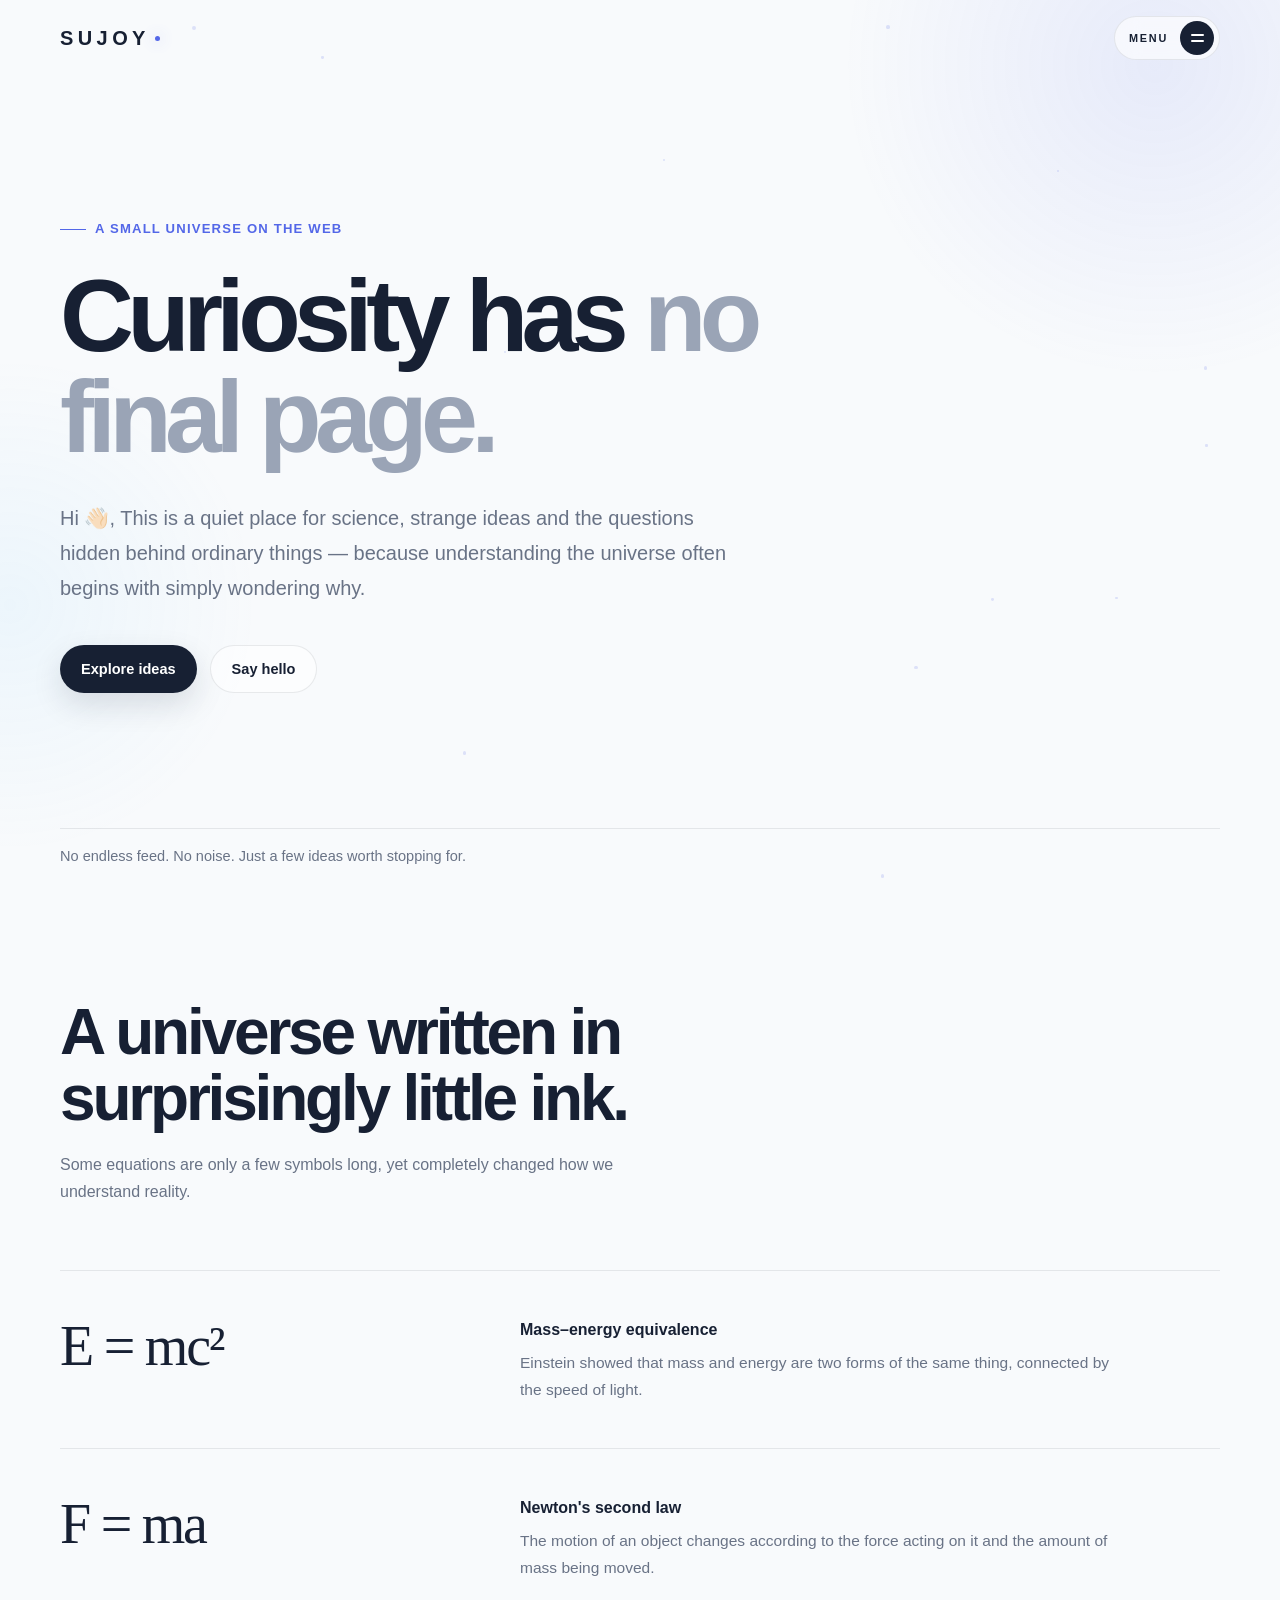
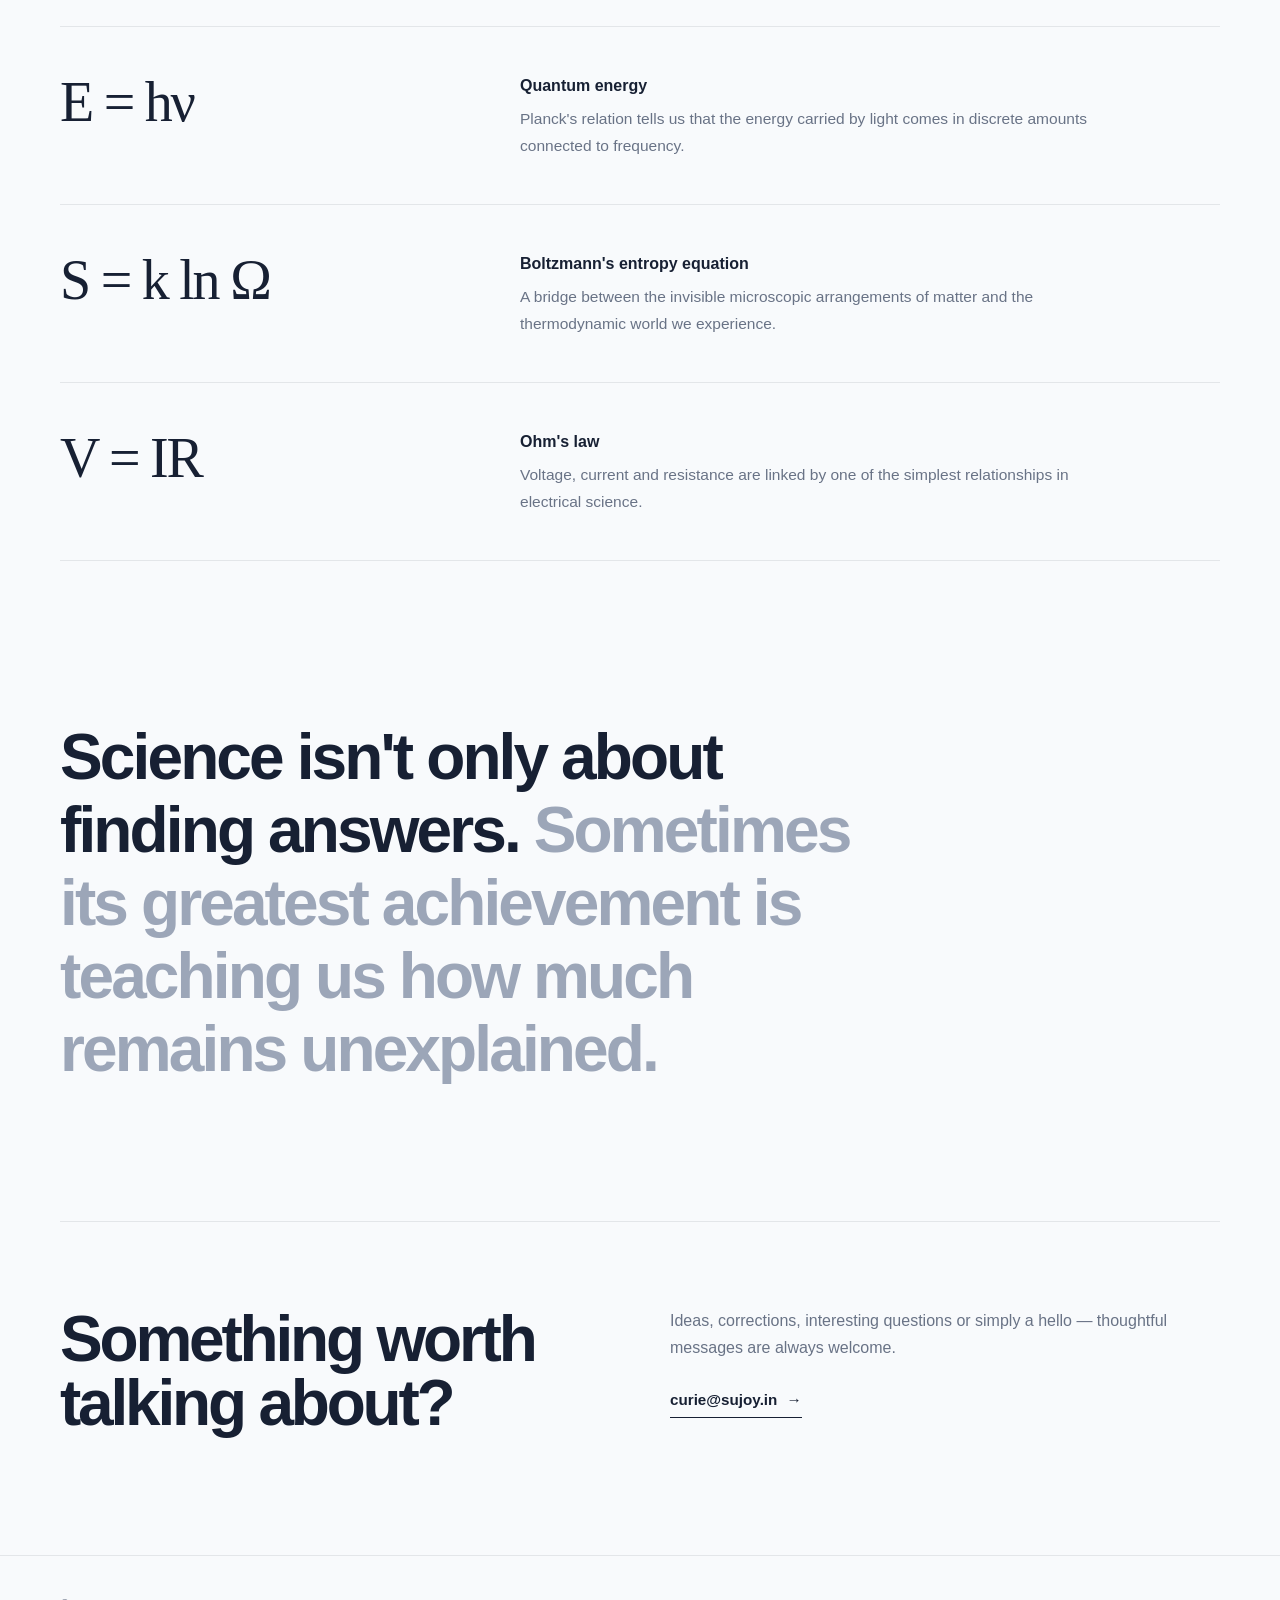
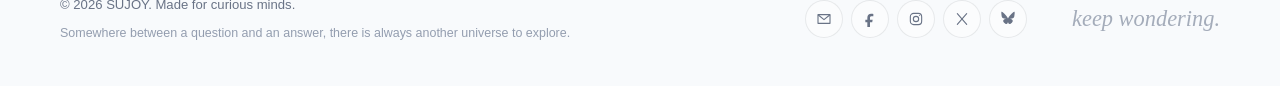
==== commit 29de6e23: "Update index.html" ====
--- a/index.html
+++ b/index.html
@@ -258,7 +258,7 @@
             </div>
 
 
-            <a href="#contact" class="creative-link menu-close">
+            <a href="contact" class="creative-link menu-close">
 
                 <span class="link-number">03</span>
 
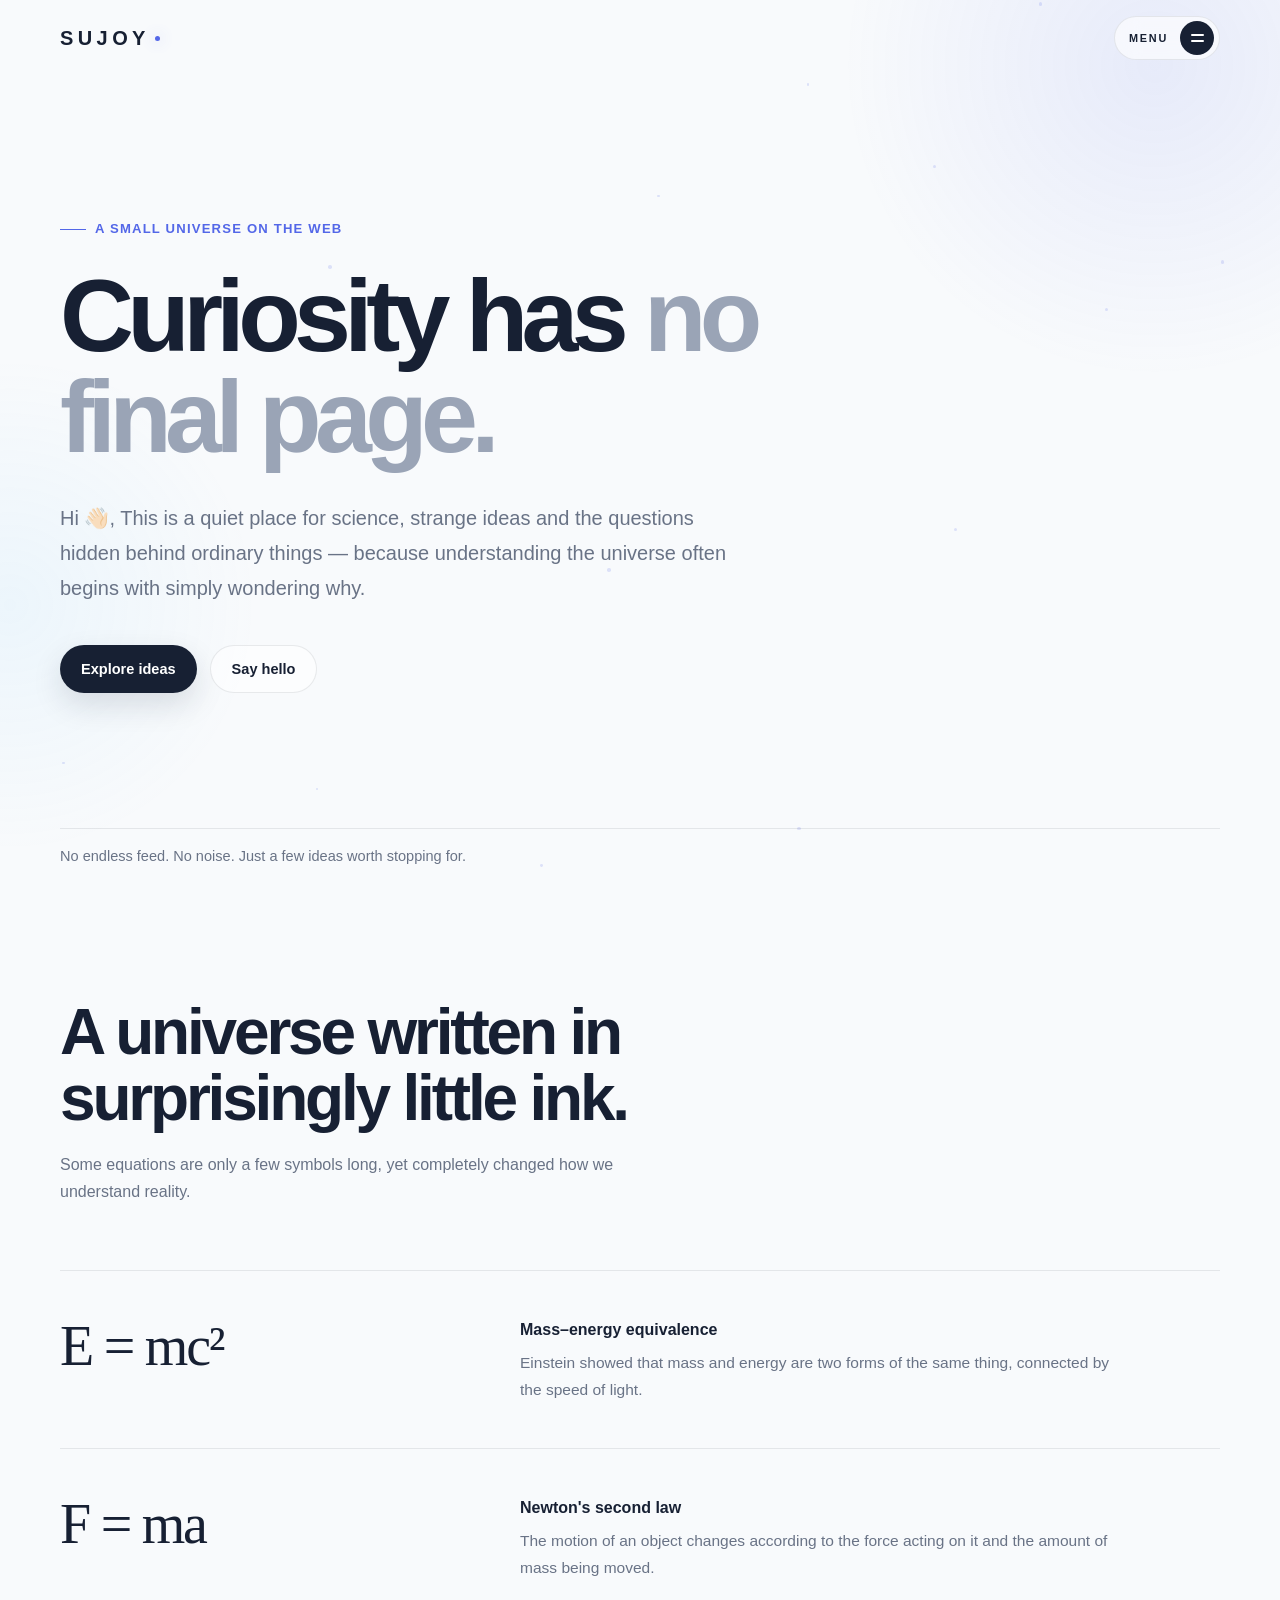
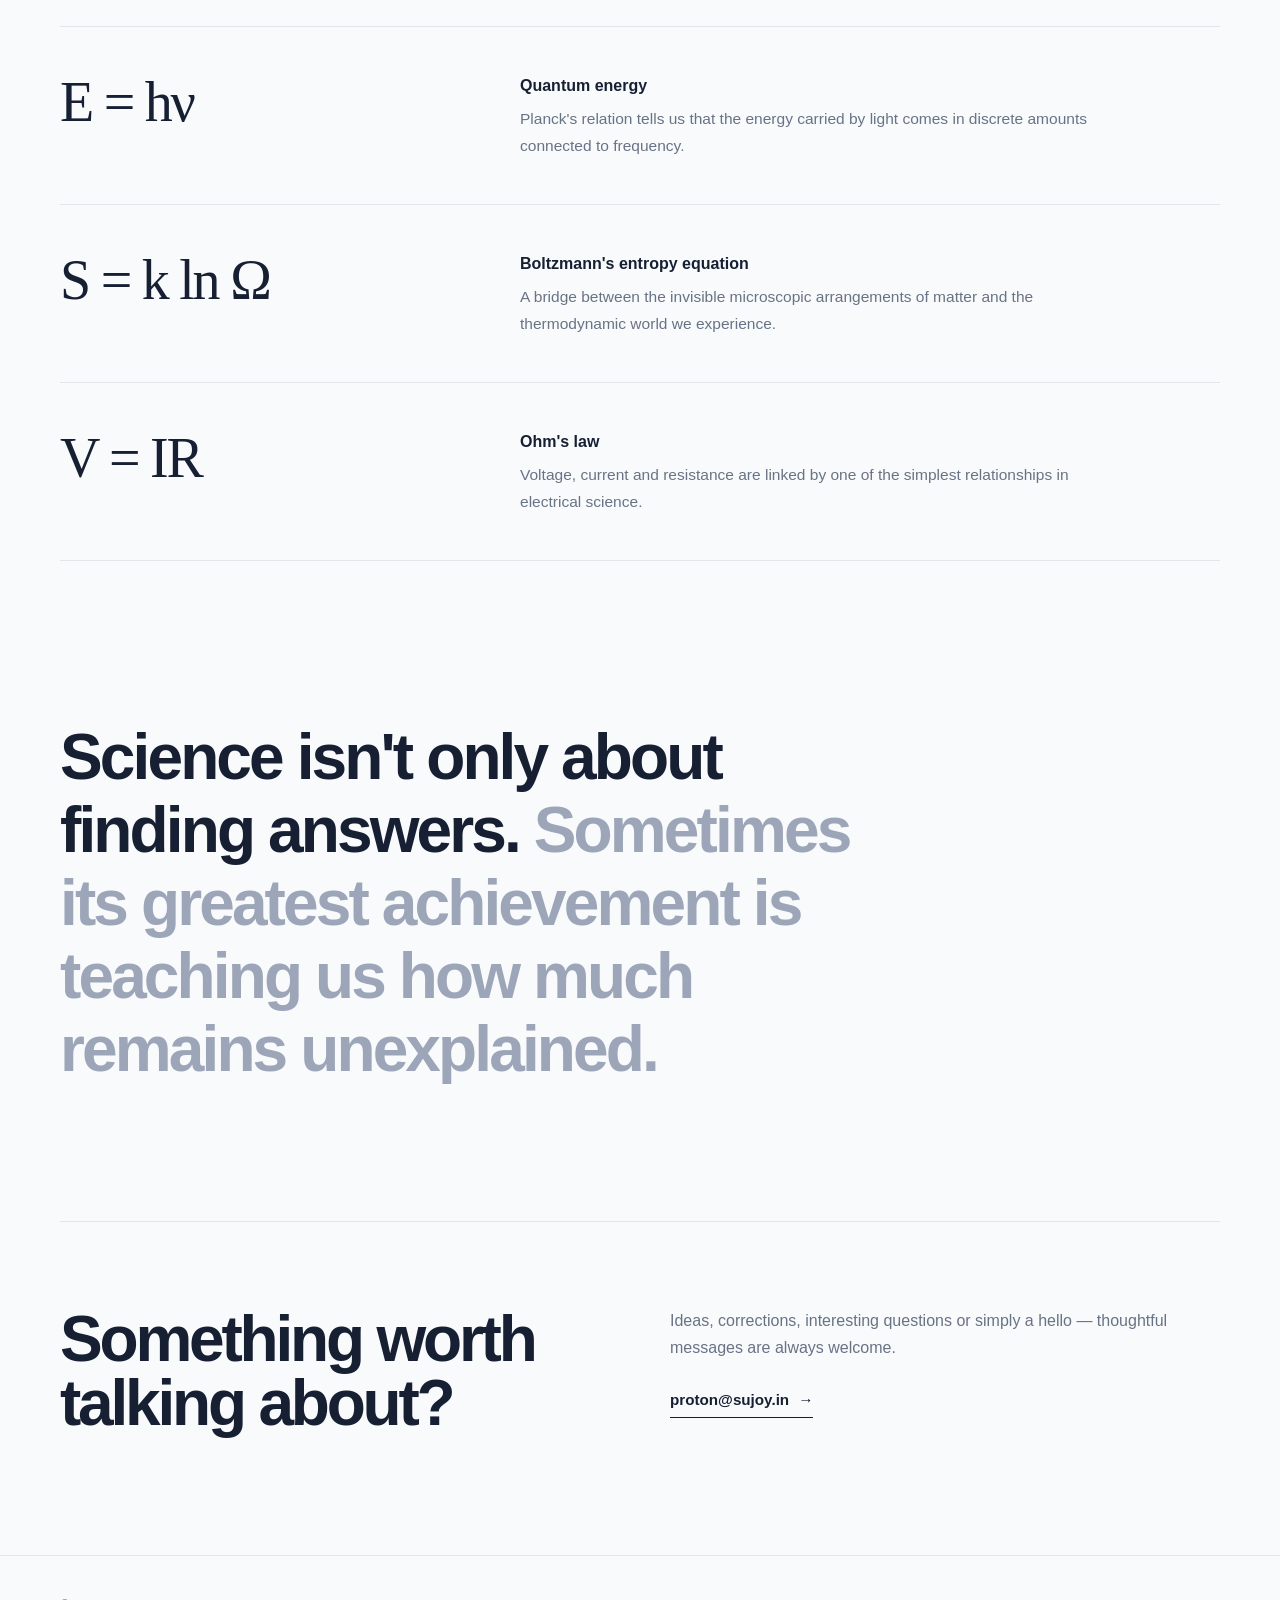
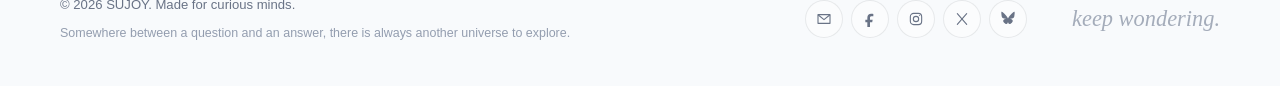
==== commit 442ce8a3: "update home" ====
--- a/index.html
+++ b/index.html
@@ -140,6 +140,7 @@
       content="SUJOY">
 
 
+    <link rel="stylesheet" href="global.css">
     <link rel="stylesheet" href="new.css">
 
 </head>
--- a/global.css
+++ b/global.css
@@ -0,0 +1,1340 @@
+/* =====================================================
+   SUJOY.IN 2.0 — GLOBAL CSS
+
+   Shared:
+   - Root variables
+   - Reset / body
+   - Header
+   - Logo
+   - Menu button
+   - Fullscreen menu shell
+   - Footer
+   - Social icons
+   - Mobile shared rules
+===================================================== */
+
+
+/* =====================================================
+   ROOT
+===================================================== */
+
+:root {
+    --bg: #f8fafc;
+    --bg-soft: #f1f5f9;
+
+    --text: #172033;
+    --muted: #697386;
+
+    --accent: #5367e8;
+    --accent-soft: #eef1ff;
+
+    --line: rgba(23, 32, 51, 0.09);
+
+    --white: #ffffff;
+
+    --header-height: 76px;
+    --max-width: 1160px;
+}
+
+
+/* =====================================================
+   RESET
+===================================================== */
+
+* {
+    margin: 0;
+    padding: 0;
+    box-sizing: border-box;
+}
+
+html {
+    scroll-behavior: smooth;
+    scroll-padding-top: 95px;
+}
+
+body {
+    font-family:
+        Inter,
+        ui-sans-serif,
+        -apple-system,
+        BlinkMacSystemFont,
+        "Segoe UI",
+        Roboto,
+        Helvetica,
+        Arial,
+        sans-serif;
+
+    background: var(--bg);
+    color: var(--text);
+
+    line-height: 1.7;
+
+    overflow-x: hidden;
+
+    -webkit-font-smoothing: antialiased;
+    text-rendering: optimizeLegibility;
+}
+
+button,
+a {
+    -webkit-tap-highlight-color: transparent;
+}
+
+button {
+    font-family: inherit;
+}
+
+a {
+    color: inherit;
+    text-decoration: none;
+}
+
+
+/* =====================================================
+   HEADER
+===================================================== */
+
+.site-header {
+    position: fixed;
+
+    top: 0;
+    left: 0;
+
+    width: 100%;
+    height: var(--header-height);
+
+    z-index: 1000;
+
+    transition:
+        background 0.35s ease,
+        box-shadow 0.35s ease,
+        backdrop-filter 0.35s ease;
+}
+
+.site-header.scrolled {
+    background: rgba(248, 250, 252, 0.86);
+
+    backdrop-filter: blur(16px);
+    -webkit-backdrop-filter: blur(16px);
+
+    box-shadow:
+        0 1px 0 rgba(23, 32, 51, 0.07);
+}
+
+.nav {
+    width: min(calc(100% - 40px), var(--max-width));
+
+    height: 100%;
+
+    margin: auto;
+
+    display: flex;
+    align-items: center;
+    justify-content: space-between;
+}
+
+
+/* =====================================================
+   LOGO
+===================================================== */
+
+.logo {
+    position: relative;
+
+    display: inline-flex;
+    align-items: center;
+
+    font-size: 1.25rem;
+    font-weight: 800;
+
+    letter-spacing: 0.22em;
+
+    color: var(--text);
+}
+
+.logo span {
+    display: inline-block;
+
+    animation:
+        logoLetter 5s ease-in-out infinite;
+}
+
+.logo span:nth-child(2) {
+    animation-delay: 0.08s;
+}
+
+.logo span:nth-child(3) {
+    animation-delay: 0.16s;
+}
+
+.logo span:nth-child(4) {
+    animation-delay: 0.24s;
+}
+
+.logo span:nth-child(5) {
+    animation-delay: 0.32s;
+}
+
+@keyframes logoLetter {
+
+    0%,
+    80%,
+    100% {
+        transform: translateY(0);
+        color: var(--text);
+    }
+
+    88% {
+        transform: translateY(-3px);
+        color: var(--accent);
+    }
+
+    94% {
+        transform: translateY(1px);
+    }
+}
+
+.logo-dot {
+    width: 5px;
+    height: 5px;
+
+    margin-left: 5px;
+
+    border-radius: 50%;
+
+    background: var(--accent);
+
+    box-shadow:
+        0 0 14px rgba(83, 103, 232, 0.45);
+
+    animation:
+        logoDot 2.4s ease-in-out infinite;
+}
+
+@keyframes logoDot {
+
+    0%,
+    100% {
+        opacity: 0.35;
+        transform: scale(0.8);
+    }
+
+    50% {
+        opacity: 1;
+        transform: scale(1.15);
+    }
+}
+
+
+/* =====================================================
+   MENU BUTTON
+===================================================== */
+
+.menu-button {
+    display: flex;
+    align-items: center;
+
+    gap: 12px;
+
+    height: 44px;
+
+    padding: 0 5px 0 14px;
+
+    border: 1px solid var(--line);
+    border-radius: 100px;
+
+    background:
+        rgba(255, 255, 255, 0.62);
+
+    backdrop-filter: blur(12px);
+    -webkit-backdrop-filter: blur(12px);
+
+    cursor: pointer;
+
+    color: var(--text);
+
+    transition:
+        background 0.25s ease,
+        transform 0.25s ease,
+        box-shadow 0.25s ease;
+}
+
+.menu-button:hover {
+    background: white;
+
+    transform: translateY(-1px);
+
+    box-shadow:
+        0 8px 24px rgba(23, 32, 51, 0.08);
+}
+
+.menu-label {
+    font-size: 0.68rem;
+    font-weight: 700;
+
+    letter-spacing: 0.16em;
+}
+
+.menu-icon {
+    position: relative;
+
+    width: 34px;
+    height: 34px;
+
+    display: flex;
+    align-items: center;
+    justify-content: center;
+
+    border-radius: 50%;
+
+    background: var(--text);
+
+    transition:
+        transform 0.4s cubic-bezier(.2, .8, .2, 1),
+        background 0.25s ease;
+}
+
+.menu-icon span {
+    position: absolute;
+
+    width: 13px;
+    height: 1.5px;
+
+    border-radius: 10px;
+
+    background: white;
+
+    transition:
+        transform 0.35s ease;
+}
+
+.menu-icon span:first-child {
+    transform: translateY(-3px);
+}
+
+.menu-icon span:last-child {
+    transform: translateY(3px);
+}
+
+.menu-button.active .menu-icon {
+    transform: rotate(180deg);
+
+    background: var(--accent);
+}
+
+.menu-button.active .menu-icon span:first-child {
+    transform: rotate(45deg);
+}
+
+.menu-button.active .menu-icon span:last-child {
+    transform: rotate(-45deg);
+}
+
+
+/* =====================================================
+   FULLSCREEN MENU
+===================================================== */
+
+.creative-menu {
+    position: fixed;
+
+    inset: 0;
+
+    z-index: 900;
+
+    padding-top: var(--header-height);
+
+    background:
+        rgba(248, 250, 252, 0.97);
+
+    backdrop-filter: blur(26px);
+    -webkit-backdrop-filter: blur(26px);
+
+    opacity: 0;
+    visibility: hidden;
+
+    pointer-events: none;
+
+    transform: translateY(-15px);
+
+    transition:
+        opacity 0.4s ease,
+        visibility 0.4s ease,
+        transform 0.45s cubic-bezier(.2, .8, .2, 1);
+}
+
+.creative-menu.active {
+    opacity: 1;
+    visibility: visible;
+
+    pointer-events: auto;
+
+    transform: translateY(0);
+}
+
+.creative-menu-bg {
+    position: absolute;
+
+    inset: 0;
+
+    overflow: hidden;
+
+    pointer-events: none;
+}
+
+
+/* =====================================================
+   FOOTER
+===================================================== */
+
+footer {
+    border-top:
+        1px solid var(--line);
+
+    padding:
+        38px 20px 42px;
+}
+
+.footer-inner {
+    width:
+        min(100%, var(--max-width));
+
+    margin: auto;
+
+    display: grid;
+
+    grid-template-columns:
+        1fr auto auto;
+
+    align-items: center;
+
+    gap: 45px;
+}
+
+.footer-copy {
+    min-width: 0;
+}
+
+.copyright {
+    color: var(--muted);
+
+    font-size: 0.82rem;
+}
+
+.footer-note {
+    margin-top: 7px;
+
+    max-width: 520px;
+
+    color: #939daf;
+
+    font-size: 0.78rem;
+}
+
+
+/* =====================================================
+   FOOTER SOCIAL ICONS
+===================================================== */
+
+.footer-socials {
+    display: flex;
+    align-items: center;
+
+    gap: 8px;
+}
+
+.social-link {
+    position: relative;
+
+    width: 38px;
+    height: 38px;
+
+    display: flex;
+    align-items: center;
+    justify-content: center;
+
+    border:
+        1px solid var(--line);
+
+    border-radius: 50%;
+
+    color: var(--muted);
+
+    background:
+        rgba(255, 255, 255, 0.42);
+
+    transition:
+        color 0.25s ease,
+        background 0.25s ease,
+        border-color 0.25s ease,
+        transform 0.25s ease,
+        box-shadow 0.25s ease;
+}
+
+.social-link svg {
+    width: 16px;
+    height: 16px;
+
+    fill: none;
+
+    stroke: currentColor;
+
+    stroke-width: 1.65;
+    stroke-linecap: round;
+    stroke-linejoin: round;
+
+    transition:
+        transform 0.25s ease;
+}
+
+
+/* Facebook + Bluesky */
+
+.social-link:nth-child(2) svg,
+.social-link:nth-child(5) svg {
+    fill: currentColor;
+    stroke: none;
+}
+
+
+/* Instagram dot */
+
+.social-dot {
+    fill: currentColor;
+    stroke: none;
+}
+
+
+/* Hover */
+
+.social-link:hover {
+    color: var(--accent);
+
+    border-color:
+        rgba(83, 103, 232, 0.22);
+
+    background:
+        var(--accent-soft);
+
+    transform:
+        translateY(-3px);
+
+    box-shadow:
+        0 8px 20px
+        rgba(83, 103, 232, 0.10);
+}
+
+.social-link:hover svg {
+    transform:
+        scale(1.06);
+}
+
+
+/* Keyboard accessibility */
+
+.social-link:focus-visible {
+    outline:
+        2px solid var(--accent);
+
+    outline-offset: 3px;
+}
+
+
+/* =====================================================
+   FOOTER MARK
+===================================================== */
+
+.footer-mark {
+    font-family:
+        "Times New Roman",
+        Times,
+        serif;
+
+    color: #a4acba;
+
+    font-size: 1.4rem;
+    font-style: italic;
+
+    white-space: nowrap;
+}
+
+
+/* =====================================================
+   MOBILE
+===================================================== */
+
+@media (max-width: 600px) {
+
+    :root {
+        --header-height: 68px;
+    }
+
+
+    /* HEADER WIDTH */
+
+    .nav {
+        width:
+            min(
+                calc(100% - 32px),
+                var(--max-width)
+            );
+    }
+
+
+    /* LOGO */
+
+    .logo {
+        font-size: 1.08rem;
+    }
+
+
+    /* MENU BUTTON */
+
+    .menu-button {
+        height: 41px;
+
+        padding:
+            0 4px 0 10px;
+
+        gap: 7px;
+    }
+
+    .menu-label {
+        font-size: 0.59rem;
+    }
+
+    .menu-icon {
+        width: 31px;
+        height: 31px;
+    }
+
+
+    /* FULLSCREEN MENU */
+
+    .creative-menu-inner {
+        width:
+            calc(100% - 32px);
+
+        height:
+            calc(
+                100dvh -
+                var(--header-height)
+            );
+
+        padding:
+            18px 0 16px;
+    }
+
+    .menu-top {
+        padding-bottom: 13px;
+
+        font-size: 0.6rem;
+    }
+
+    .creative-links {
+        padding: 11px 0;
+    }
+
+    .creative-link {
+        grid-template-columns:
+            31px 1fr auto;
+
+        gap: 8px;
+
+        padding: 11px 0;
+    }
+
+    .link-text {
+        font-size:
+            clamp(
+                1.65rem,
+                8.5vw,
+                2.45rem
+            );
+
+        line-height: 1;
+
+        letter-spacing: -0.04em;
+    }
+
+    .link-number {
+        font-size: 0.56rem;
+    }
+
+    .link-arrow {
+        font-size: 0.86rem;
+    }
+
+    .creative-link:hover {
+        padding-left: 0;
+    }
+
+    .creative-submenu {
+        margin-left: 39px;
+    }
+
+    .creative-submenu a {
+        padding: 8px 0;
+
+        font-size: 0.82rem;
+    }
+
+    .menu-bottom {
+        align-items: flex-start;
+        flex-direction: column;
+
+        gap: 3px;
+
+        padding-top: 10px;
+
+        font-size: 0.64rem;
+    }
+
+    .menu-bottom p {
+        max-width: 100%;
+    }
+
+    .creative-menu-bg::after {
+        bottom: 8%;
+
+        font-size: 5rem;
+    }
+
+
+    /* FOOTER */
+
+    .footer-inner {
+        grid-template-columns:
+            1fr;
+
+        align-items:
+            flex-start;
+
+        gap: 20px;
+    }
+
+    .footer-socials {
+        gap: 7px;
+    }
+
+    .social-link {
+        width: 37px;
+        height: 37px;
+    }
+
+    .social-link svg {
+        width: 15px;
+        height: 15px;
+    }
+
+    .footer-mark {
+        font-size: 1.15rem;
+    }
+}
+
+
+/* =====================================================
+   VERY SMALL PHONES
+===================================================== */
+
+@media (max-width: 380px) {
+
+    .menu-label {
+        display: none;
+    }
+
+    .menu-button {
+        padding: 4px;
+
+        border-radius: 50%;
+    }
+
+    .link-text {
+        font-size: 1.55rem;
+    }
+
+    .menu-top {
+        font-size: 0.55rem;
+    }
+}
+
+
+/* =====================================================
+   REDUCED MOTION
+===================================================== */
+
+@media (prefers-reduced-motion: reduce) {
+
+    html {
+        scroll-behavior: auto;
+    }
+
+    *,
+    *::before,
+    *::after {
+        animation-duration:
+            0.01ms !important;
+
+        animation-iteration-count:
+            1 !important;
+
+        scroll-behavior:
+            auto !important;
+    }
+}
+
+
+/* =====================================================
+   MENU BACKGROUND
+===================================================== */
+
+.creative-menu-bg::before {
+    content: "";
+
+    position: absolute;
+
+    width: 520px;
+    height: 520px;
+
+    border-radius: 50%;
+
+    right: -170px;
+    top: 10%;
+
+    background:
+        radial-gradient(
+            circle,
+            rgba(83, 103, 232, 0.12),
+            rgba(83, 103, 232, 0) 70%
+        );
+
+    animation:
+        menuOrb 12s ease-in-out infinite alternate;
+}
+
+.creative-menu-bg::after {
+    content: "E = mc²";
+
+    position: absolute;
+
+    left: 4%;
+    bottom: 3%;
+
+    font-family: Georgia, serif;
+
+    font-size:
+        clamp(5rem, 14vw, 13rem);
+
+    color:
+        rgba(23, 32, 51, 0.025);
+
+    white-space: nowrap;
+
+    transform:
+        rotate(-5deg);
+}
+
+@keyframes menuOrb {
+
+    from {
+        transform:
+            translate3d(0, 0, 0);
+    }
+
+    to {
+        transform:
+            translate3d(-50px, 35px, 0);
+    }
+}
+
+
+/* =====================================================
+   MENU INNER
+===================================================== */
+
+.creative-menu-inner {
+    position: relative;
+
+    z-index: 2;
+
+    width:
+        min(
+            calc(100% - 60px),
+            var(--max-width)
+        );
+
+    height:
+        calc(
+            100dvh -
+            var(--header-height)
+        );
+
+    margin: auto;
+
+    display: flex;
+    flex-direction: column;
+
+    padding:
+        28px 0 24px;
+
+    overflow: hidden;
+}
+
+
+/* =====================================================
+   MENU TOP
+===================================================== */
+
+.menu-top {
+    flex-shrink: 0;
+
+    display: flex;
+    justify-content: space-between;
+    align-items: center;
+
+    gap: 20px;
+
+    padding-bottom: 18px;
+
+    border-bottom:
+        1px solid var(--line);
+
+    color: var(--muted);
+
+    font-size: 0.67rem;
+
+    letter-spacing: 0.13em;
+    text-transform: uppercase;
+}
+
+
+/* =====================================================
+   MAIN LINKS AREA
+===================================================== */
+
+.creative-links {
+    flex: 1;
+
+    min-height: 0;
+
+    display: block;
+
+    padding: 18px 0;
+
+    overflow-y: auto;
+    overflow-x: hidden;
+
+    scrollbar-width: thin;
+
+    scrollbar-color:
+        rgba(23, 32, 51, 0.16)
+        transparent;
+
+    overscroll-behavior: contain;
+}
+
+.creative-links::-webkit-scrollbar {
+    width: 4px;
+}
+
+.creative-links::-webkit-scrollbar-track {
+    background: transparent;
+}
+
+.creative-links::-webkit-scrollbar-thumb {
+    background:
+        rgba(23, 32, 51, 0.16);
+
+    border-radius: 20px;
+}
+
+
+/* =====================================================
+   MAIN MENU LINKS
+===================================================== */
+
+.creative-link {
+    position: relative;
+
+    width: 100%;
+
+    display: grid;
+
+    grid-template-columns:
+        48px 1fr auto;
+
+    align-items: center;
+
+    gap: 14px;
+
+    padding: 14px 0;
+
+    border: 0;
+
+    border-bottom:
+        1px solid var(--line);
+
+    background: transparent;
+
+    color: var(--text);
+
+    text-align: left;
+
+    cursor: pointer;
+
+    transition:
+        padding-left 0.3s ease,
+        color 0.3s ease;
+}
+
+.creative-link::before {
+    content: "";
+
+    position: absolute;
+
+    inset: 0;
+
+    background:
+        linear-gradient(
+            90deg,
+            rgba(83, 103, 232, 0.07),
+            transparent 65%
+        );
+
+    opacity: 0;
+
+    transition:
+        opacity 0.3s ease;
+
+    pointer-events: none;
+}
+
+.creative-link:hover {
+    padding-left: 14px;
+
+    color: var(--accent);
+}
+
+.creative-link:hover::before {
+    opacity: 1;
+}
+
+.link-number {
+    position: relative;
+
+    z-index: 1;
+
+    color: #a4adbc;
+
+    font-size: 0.62rem;
+
+    letter-spacing: 0.12em;
+}
+
+.link-text {
+    position: relative;
+
+    z-index: 1;
+
+    font-size:
+        clamp(
+            1.9rem,
+            4.2vw,
+            3.45rem
+        );
+
+    line-height: 1;
+
+    font-weight: 620;
+
+    letter-spacing: -0.045em;
+}
+
+.link-arrow {
+    position: relative;
+
+    z-index: 1;
+
+    font-size: 1rem;
+
+    color: #9ba5b5;
+
+    transition:
+        transform 0.3s ease,
+        color 0.3s ease;
+}
+
+.creative-link:hover .link-arrow {
+    color: var(--accent);
+
+    transform:
+        translate(3px, -3px);
+}
+
+
+/* =====================================================
+   PSEUDO SUBMENU
+===================================================== */
+
+.creative-dropdown {
+    overflow: visible;
+}
+
+.dropdown-plus {
+    font-size: 1.3rem;
+
+    transition:
+        transform 0.3s ease;
+}
+
+.creative-dropdown.open
+.dropdown-plus {
+    transform:
+        rotate(45deg);
+}
+
+.creative-submenu {
+    max-height: 0;
+
+    overflow: hidden;
+
+    margin-left: 62px;
+
+    transition:
+        max-height 0.4s
+        cubic-bezier(.2, .8, .2, 1);
+}
+
+.creative-dropdown.open
+.creative-submenu {
+    max-height: 500px;
+}
+
+.creative-submenu a {
+    display: flex;
+    align-items: center;
+
+    gap: 15px;
+
+    padding: 9px 0;
+
+    color: var(--muted);
+
+    font-size: 0.88rem;
+
+    transition:
+        color 0.2s ease,
+        transform 0.2s ease;
+}
+
+.creative-submenu a span {
+    color: #aeb6c3;
+
+    font-size: 0.6rem;
+
+    letter-spacing: 0.1em;
+}
+
+.creative-submenu a:hover {
+    color: var(--accent);
+
+    transform:
+        translateX(6px);
+}
+
+
+/* =====================================================
+   MENU BOTTOM
+===================================================== */
+
+.menu-bottom {
+    flex-shrink: 0;
+
+    display: flex;
+    align-items: flex-end;
+    justify-content: space-between;
+
+    gap: 30px;
+
+    padding-top: 15px;
+
+    border-top:
+        1px solid var(--line);
+
+    color: var(--muted);
+
+    font-size: 0.71rem;
+
+    background:
+        rgba(248, 250, 252, 0.94);
+}
+
+.menu-bottom p {
+    max-width: 340px;
+}
+
+.menu-bottom span {
+    color: var(--text);
+
+    font-weight: 600;
+}
+
+
+
+
+/* =====================================================
+   GLOBAL BACKGROUND
+===================================================== */
+
+.background {
+    position: fixed;
+    inset: 0;
+
+    z-index: -3;
+
+    pointer-events: none;
+
+    overflow: hidden;
+}
+
+.background::before {
+    content: "";
+
+    position: absolute;
+
+    width: 650px;
+    height: 650px;
+
+    border-radius: 50%;
+
+    top: -260px;
+    right: -200px;
+
+    background:
+        radial-gradient(
+            circle,
+            rgba(83, 103, 232, 0.10),
+            rgba(83, 103, 232, 0) 68%
+        );
+
+    animation:
+        backgroundFloat
+        18s
+        ease-in-out
+        infinite
+        alternate;
+}
+
+.background::after {
+    content: "";
+
+    position: absolute;
+
+    width: 500px;
+    height: 500px;
+
+    border-radius: 50%;
+
+    left: -240px;
+    bottom: 5%;
+
+    background:
+        radial-gradient(
+            circle,
+            rgba(102, 197, 255, 0.08),
+            rgba(102, 197, 255, 0) 70%
+        );
+
+    animation:
+        backgroundFloat2
+        22s
+        ease-in-out
+        infinite
+        alternate;
+}
+
+@keyframes backgroundFloat {
+
+    from {
+        transform:
+            translate3d(0, 0, 0);
+    }
+
+    to {
+        transform:
+            translate3d(-40px, 45px, 0);
+    }
+}
+
+@keyframes backgroundFloat2 {
+
+    from {
+        transform:
+            translate3d(0, 0, 0);
+    }
+
+    to {
+        transform:
+            translate3d(55px, -45px, 0);
+    }
+}
+
+
+/* =====================================================
+   GLOBAL PARTICLES
+===================================================== */
+
+.particle-field {
+    position: fixed;
+    inset: 0;
+
+    z-index: -2;
+
+    pointer-events: none;
+
+    overflow: hidden;
+
+    opacity: 0.55;
+}
+
+.particle {
+    position: absolute;
+
+    width: 3px;
+    height: 3px;
+
+    border-radius: 50%;
+
+    background:
+        rgba(83, 103, 232, 0.30);
+
+    animation:
+        particleMove
+        linear
+        infinite;
+}
+
+@keyframes particleMove {
+
+    from {
+        transform:
+            translate3d(0, 30px, 0);
+
+        opacity: 0;
+    }
+
+    20% {
+        opacity: 1;
+    }
+
+    80% {
+        opacity: 1;
+    }
+
+    to {
+        transform:
+            translate3d(20px, -100px, 0);
+
+        opacity: 0;
+    }
+}
--- a/new.css
+++ b/new.css
@@ -1,1816 +1,712 @@
-    /* =====================================================
-       ROOT
-    ===================================================== */
-
-    :root {
-        --bg: #f8fafc;
-        --bg-soft: #f1f5f9;
-
-        --text: #172033;
-        --muted: #697386;
-
-        --accent: #5367e8;
-        --accent-soft: #eef1ff;
-
-        --line: rgba(23, 32, 51, 0.09);
-
-        --white: #ffffff;
-
-        --header-height: 76px;
-        --max-width: 1160px;
-    }
-
-
-    /* =====================================================
-       RESET
-    ===================================================== */
-
-    * {
-        margin: 0;
-        padding: 0;
-        box-sizing: border-box;
-    }
-
-    html {
-        scroll-behavior: smooth;
-        scroll-padding-top: 95px;
-    }
-
-    body {
-        font-family:
-            Inter,
-            ui-sans-serif,
-            -apple-system,
-            BlinkMacSystemFont,
-            "Segoe UI",
-            Roboto,
-            Helvetica,
-            Arial,
-            sans-serif;
-
-        background: var(--bg);
-        color: var(--text);
-
-        line-height: 1.7;
-
-        overflow-x: hidden;
-
-        -webkit-font-smoothing: antialiased;
-        text-rendering: optimizeLegibility;
-    }
-
-    button,
-    a {
-        -webkit-tap-highlight-color: transparent;
-    }
-
-    button {
-        font-family: inherit;
-    }
-
-    a {
-        color: inherit;
-        text-decoration: none;
-    }
-
-
-    /* =====================================================
-       BACKGROUND
-    ===================================================== */
-
-    .background {
-        position: fixed;
-        inset: 0;
-
-        z-index: -3;
-
-        pointer-events: none;
-
-        overflow: hidden;
-    }
-
-    .background::before {
-        content: "";
-
-        position: absolute;
-
-        width: 650px;
-        height: 650px;
-
-        border-radius: 50%;
-
-        top: -260px;
-        right: -200px;
-
-        background:
-            radial-gradient(
-                circle,
-                rgba(83, 103, 232, 0.10),
-                rgba(83, 103, 232, 0) 68%
-            );
-
-        animation: backgroundFloat 18s ease-in-out infinite alternate;
-    }
-
-    .background::after {
-        content: "";
-
-        position: absolute;
-
-        width: 500px;
-        height: 500px;
-
-        border-radius: 50%;
-
-        left: -240px;
-        bottom: 5%;
-
-        background:
-            radial-gradient(
-                circle,
-                rgba(102, 197, 255, 0.08),
-                rgba(102, 197, 255, 0) 70%
-            );
-
-        animation: backgroundFloat2 22s ease-in-out infinite alternate;
-    }
-
-    @keyframes backgroundFloat {
-        from {
-            transform: translate3d(0, 0, 0);
-        }
-
-        to {
-            transform: translate3d(-40px, 45px, 0);
-        }
-    }
-
-    @keyframes backgroundFloat2 {
-        from {
-            transform: translate3d(0, 0, 0);
-        }
-
-        to {
-            transform: translate3d(55px, -45px, 0);
-        }
-    }
-
-
-    /* =====================================================
-       TINY SCIENCE PARTICLES
-    ===================================================== */
-
-    .particle-field {
-        position: fixed;
-        inset: 0;
-
-        z-index: -2;
-
-        pointer-events: none;
-
-        overflow: hidden;
-
-        opacity: 0.55;
-    }
-
-    .particle {
-        position: absolute;
-
-        width: 3px;
-        height: 3px;
-
-        border-radius: 50%;
-
-        background: rgba(83, 103, 232, 0.30);
-
-        animation: particleMove linear infinite;
-    }
-
-    @keyframes particleMove {
-        from {
-            transform: translate3d(0, 30px, 0);
-            opacity: 0;
-        }
-
-        20% {
-            opacity: 1;
-        }
-
-        80% {
-            opacity: 1;
-        }
-
-        to {
-            transform: translate3d(20px, -100px, 0);
-            opacity: 0;
-        }
-    }
-
-
-    /* =====================================================
-       HEADER
-    ===================================================== */
-
-    .site-header {
-        position: fixed;
-
-        top: 0;
-        left: 0;
-
-        width: 100%;
-        height: var(--header-height);
-
-        z-index: 1000;
-
-        transition:
-            background 0.35s ease,
-            box-shadow 0.35s ease,
-            backdrop-filter 0.35s ease;
-    }
-
-    .site-header.scrolled {
-        background: rgba(248, 250, 252, 0.86);
-
-        backdrop-filter: blur(16px);
-        -webkit-backdrop-filter: blur(16px);
-
-        box-shadow:
-            0 1px 0 rgba(23, 32, 51, 0.07);
-    }
-
-    .nav {
-        width: min(calc(100% - 40px), var(--max-width));
-
-        height: 100%;
-
-        margin: auto;
-
-        display: flex;
-        align-items: center;
-        justify-content: space-between;
-    }
-
-
-    /* =====================================================
-       LOGO
-    ===================================================== */
-
-    .logo {
-        position: relative;
-
-        display: inline-flex;
-        align-items: center;
-
-        font-size: 1.25rem;
-        font-weight: 800;
-
-        letter-spacing: 0.22em;
-
-        color: var(--text);
-    }
-
-    .logo span {
-        display: inline-block;
-
-        animation: logoLetter 5s ease-in-out infinite;
-    }
-
-    .logo span:nth-child(2) {
-        animation-delay: 0.08s;
-    }
-
-    .logo span:nth-child(3) {
-        animation-delay: 0.16s;
-    }
-
-    .logo span:nth-child(4) {
-        animation-delay: 0.24s;
-    }
-
-    .logo span:nth-child(5) {
-        animation-delay: 0.32s;
-    }
-
-    @keyframes logoLetter {
-
-        0%,
-        80%,
-        100% {
-            transform: translateY(0);
-            color: var(--text);
-        }
-
-        88% {
-            transform: translateY(-3px);
-            color: var(--accent);
-        }
-
-        94% {
-            transform: translateY(1px);
-        }
-    }
-
-    .logo-dot {
-        width: 5px;
-        height: 5px;
-
-        margin-left: 5px;
-
-        border-radius: 50%;
-
-        background: var(--accent);
-
-        box-shadow: 0 0 14px rgba(83, 103, 232, 0.45);
-
-        animation: logoDot 2.4s ease-in-out infinite;
-    }
-
-    @keyframes logoDot {
-
-        0%,
-        100% {
-            opacity: 0.35;
-            transform: scale(0.8);
-        }
-
-        50% {
-            opacity: 1;
-            transform: scale(1.15);
-        }
-    }
-
-
-    /* =====================================================
-       CREATIVE HAMBURGER BUTTON
-    ===================================================== */
-
-    .menu-button {
-        display: flex;
-        align-items: center;
-
-        gap: 12px;
-
-        height: 44px;
-
-        padding: 0 5px 0 14px;
-
-        border: 1px solid var(--line);
-        border-radius: 100px;
-
-        background: rgba(255, 255, 255, 0.62);
-
-        backdrop-filter: blur(12px);
-        -webkit-backdrop-filter: blur(12px);
-
-        cursor: pointer;
-
-        color: var(--text);
-
-        transition:
-            background 0.25s ease,
-            transform 0.25s ease,
-            box-shadow 0.25s ease;
-    }
-
-    .menu-button:hover {
-        background: white;
-
-        transform: translateY(-1px);
-
-        box-shadow:
-            0 8px 24px rgba(23, 32, 51, 0.08);
-    }
-
-    .menu-label {
-        font-size: 0.68rem;
-        font-weight: 700;
-
-        letter-spacing: 0.16em;
-    }
-
-    .menu-icon {
-        position: relative;
-
-        width: 34px;
-        height: 34px;
-
-        display: flex;
-        align-items: center;
-        justify-content: center;
-
-        border-radius: 50%;
-
-        background: var(--text);
-
-        transition:
-            transform 0.4s cubic-bezier(.2, .8, .2, 1),
-            background 0.25s ease;
-    }
-
-    .menu-icon span {
-        position: absolute;
-
-        width: 13px;
-        height: 1.5px;
-
-        border-radius: 10px;
-
-        background: white;
-
-        transition:
-            transform 0.35s ease;
-    }
-
-    .menu-icon span:first-child {
-        transform: translateY(-3px);
-    }
-
-    .menu-icon span:last-child {
-        transform: translateY(3px);
-    }
-
-    .menu-button.active .menu-icon {
-        transform: rotate(180deg);
-
-        background: var(--accent);
-    }
-
-    .menu-button.active .menu-icon span:first-child {
-        transform: rotate(45deg);
-    }
-
-    .menu-button.active .menu-icon span:last-child {
-        transform: rotate(-45deg);
-    }
-
-
-    /* =====================================================
-       CREATIVE FULLSCREEN MENU
-    ===================================================== */
-
-    .creative-menu {
-        position: fixed;
-
-        inset: 0;
-
-        z-index: 900;
-
-        padding-top: var(--header-height);
-
-        background: rgba(248, 250, 252, 0.97);
-
-        backdrop-filter: blur(26px);
-        -webkit-backdrop-filter: blur(26px);
-
-        opacity: 0;
-        visibility: hidden;
-
-        pointer-events: none;
-
-        transform: translateY(-15px);
-
-        transition:
-            opacity 0.4s ease,
-            visibility 0.4s ease,
-            transform 0.45s cubic-bezier(.2, .8, .2, 1);
-    }
-
-    .creative-menu.active {
-        opacity: 1;
-        visibility: visible;
-
-        pointer-events: auto;
-
-        transform: translateY(0);
-    }
-
-
-    /* =====================================================
-       MENU BACKGROUND
-    ===================================================== */
-
-    .creative-menu-bg {
-        position: absolute;
-
-        inset: 0;
-
-        overflow: hidden;
-
-        pointer-events: none;
-    }
-
-    .creative-menu-bg::before {
-        content: "";
-
-        position: absolute;
-
-        width: 520px;
-        height: 520px;
-
-        border-radius: 50%;
-
-        right: -170px;
-        top: 10%;
-
-        background:
-            radial-gradient(
-                circle,
-                rgba(83, 103, 232, 0.12),
-                rgba(83, 103, 232, 0) 70%
-            );
-
-        animation: menuOrb 12s ease-in-out infinite alternate;
-    }
-
-    .creative-menu-bg::after {
-        content: "E = mc²";
-
-        position: absolute;
-
-        left: 4%;
-        bottom: 3%;
-
-        font-family: Georgia, serif;
-
-        font-size: clamp(5rem, 14vw, 13rem);
-
-        color: rgba(23, 32, 51, 0.025);
-
-        white-space: nowrap;
-
-        transform: rotate(-5deg);
-    }
-
-    @keyframes menuOrb {
-
-        from {
-            transform: translate3d(0, 0, 0);
-        }
-
-        to {
-            transform: translate3d(-50px, 35px, 0);
-        }
-    }
-
-
-    /* =====================================================
-       MENU INNER
-    ===================================================== */
-
-    .creative-menu-inner {
-        position: relative;
-
-        z-index: 2;
-
-        width: min(calc(100% - 60px), var(--max-width));
-
-        height: calc(100dvh - var(--header-height));
-
-        margin: auto;
-
-        display: flex;
-        flex-direction: column;
-
-        padding: 28px 0 24px;
-
-        overflow: hidden;
-    }
-
-
-    /* =====================================================
-       MENU TOP
-    ===================================================== */
-
-    .menu-top {
-        flex-shrink: 0;
-
-        display: flex;
-        justify-content: space-between;
-        align-items: center;
-
-        gap: 20px;
-
-        padding-bottom: 18px;
-
-        border-bottom: 1px solid var(--line);
-
-        color: var(--muted);
-
-        font-size: 0.67rem;
-
-        letter-spacing: 0.13em;
-        text-transform: uppercase;
-    }
-
-
-    /* =====================================================
-       MAIN LINKS AREA
-    ===================================================== */
-
-    .creative-links {
-        flex: 1;
-
-        min-height: 0;
-
-        display: block;
-
-        padding: 18px 0;
-
-        overflow-y: auto;
-        overflow-x: hidden;
-
-        scrollbar-width: thin;
-        scrollbar-color:
-            rgba(23, 32, 51, 0.16)
-            transparent;
-
-        overscroll-behavior: contain;
-    }
-
-    .creative-links::-webkit-scrollbar {
-        width: 4px;
-    }
-
-    .creative-links::-webkit-scrollbar-track {
-        background: transparent;
-    }
-
-    .creative-links::-webkit-scrollbar-thumb {
-        background: rgba(23, 32, 51, 0.16);
-
-        border-radius: 20px;
-    }
-
-
-    /* =====================================================
-       MAIN MENU LINKS
-    ===================================================== */
-
-    .creative-link {
-        position: relative;
-
-        width: 100%;
-
-        display: grid;
-
-        grid-template-columns: 48px 1fr auto;
-
-        align-items: center;
-
-        gap: 14px;
-
-        padding: 14px 0;
-
-        border: 0;
-        border-bottom: 1px solid var(--line);
-
-        background: transparent;
-
-        color: var(--text);
-
-        text-align: left;
-
-        cursor: pointer;
-
-        transition:
-            padding-left 0.3s ease,
-            color 0.3s ease;
-    }
-
-    .creative-link::before {
-        content: "";
-
-        position: absolute;
-
-        inset: 0;
-
-        background:
-            linear-gradient(
-                90deg,
-                rgba(83, 103, 232, 0.07),
-                transparent 65%
-            );
-
-        opacity: 0;
-
-        transition: opacity 0.3s ease;
-
-        pointer-events: none;
-    }
-
-    .creative-link:hover {
-        padding-left: 14px;
-
-        color: var(--accent);
-    }
-
-    .creative-link:hover::before {
-        opacity: 1;
-    }
-
-    .link-number {
-        position: relative;
-
-        z-index: 1;
-
-        color: #a4adbc;
-
-        font-size: 0.62rem;
-
-        letter-spacing: 0.12em;
-    }
-
-    .link-text {
-        position: relative;
-
-        z-index: 1;
-
-        font-size: clamp(1.9rem, 4.2vw, 3.45rem);
-
-        line-height: 1;
-
-        font-weight: 620;
-
-        letter-spacing: -0.045em;
-    }
-
-    .link-arrow {
-        position: relative;
-
-        z-index: 1;
-
-        font-size: 1rem;
-
-        color: #9ba5b5;
-
-        transition:
-            transform 0.3s ease,
-            color 0.3s ease;
-    }
-
-    .creative-link:hover .link-arrow {
-        color: var(--accent);
-
-        transform: translate(3px, -3px);
-    }
-
-
-    /* =====================================================
-       PSEUDO SUBMENU
-    ===================================================== */
-
-    .creative-dropdown {
-        overflow: visible;
-    }
-
-    .dropdown-plus {
-        font-size: 1.3rem;
-
-        transition: transform 0.3s ease;
-    }
-
-    .creative-dropdown.open .dropdown-plus {
-        transform: rotate(45deg);
-    }
-
-    .creative-submenu {
-        max-height: 0;
-
-        overflow: hidden;
-
-        margin-left: 62px;
-
-        transition:
-            max-height 0.4s cubic-bezier(.2, .8, .2, 1);
-    }
-
-    .creative-dropdown.open .creative-submenu {
-        max-height: 500px;
-    }
-
-    .creative-submenu a {
-        display: flex;
-        align-items: center;
-
-        gap: 15px;
-
-        padding: 9px 0;
-
-        color: var(--muted);
-
-        font-size: 0.88rem;
-
-        transition:
-            color 0.2s ease,
-            transform 0.2s ease;
-    }
-
-    .creative-submenu a span {
-        color: #aeb6c3;
-
-        font-size: 0.6rem;
-
-        letter-spacing: 0.1em;
-    }
-
-    .creative-submenu a:hover {
-        color: var(--accent);
-
-        transform: translateX(6px);
-    }
-
-
-    /* =====================================================
-       MENU BOTTOM
-    ===================================================== */
-
-    .menu-bottom {
-        flex-shrink: 0;
-
-        display: flex;
-        align-items: flex-end;
-        justify-content: space-between;
-
-        gap: 30px;
-
-        padding-top: 15px;
-
-        border-top: 1px solid var(--line);
-
-        color: var(--muted);
-
-        font-size: 0.71rem;
-
-        background: rgba(248, 250, 252, 0.94);
-    }
-
-    .menu-bottom p {
-        max-width: 340px;
-    }
-
-    .menu-bottom span {
-        color: var(--text);
-
-        font-weight: 600;
-    }
-
-
-    /* =====================================================
-       MAIN
-    ===================================================== */
-
-    main {
-        position: relative;
-    }
-
-
-    /* =====================================================
-       HERO
-    ===================================================== */
-
-    .hero {
-        min-height: 92vh;
-
-        width: min(calc(100% - 40px), var(--max-width));
-
-        margin: auto;
-
-        padding-top: calc(var(--header-height) + 90px);
-        padding-bottom: 90px;
-
-        display: flex;
-        align-items: center;
-    }
-
-    .hero-content {
-        max-width: 900px;
-    }
-
-    .hero-kicker {
-        display: inline-flex;
-        align-items: center;
-
-        gap: 9px;
-
-        margin-bottom: 26px;
-
-        color: var(--accent);
-
-        font-size: 0.82rem;
-        font-weight: 650;
-
-        letter-spacing: 0.09em;
-        text-transform: uppercase;
-    }
-
-    .hero-kicker::before {
-        content: "";
-
-        width: 26px;
-        height: 1px;
-
-        background: var(--accent);
-    }
-
-    .hero h1 {
-        max-width: 880px;
-
-        font-size: clamp(3.3rem, 8vw, 7.5rem);
-
-        line-height: 0.98;
-
-        letter-spacing: -0.065em;
-
-        font-weight: 760;
-    }
-
-    .hero h1 .soft {
-        color: #9aa4b6;
-    }
-
-    .hero-description {
-        max-width: 690px;
-
-        margin-top: 34px;
-
-        color: var(--muted);
-
-        font-size: clamp(1.05rem, 2vw, 1.25rem);
-
-        line-height: 1.75;
-    }
-
-    .hero-actions {
-        margin-top: 39px;
-
-        display: flex;
-        align-items: center;
-        flex-wrap: wrap;
-
-        gap: 13px;
-    }
-
-    .primary-button,
-    .secondary-button {
-        min-height: 48px;
-
-        padding: 0 21px;
-
-        display: inline-flex;
-        align-items: center;
-        justify-content: center;
-
-        border-radius: 100px;
-
-        font-size: 0.91rem;
-        font-weight: 600;
-
-        transition:
-            transform 0.2s ease,
-            background 0.2s ease,
-            box-shadow 0.2s ease;
-    }
-
-    .primary-button {
-        color: white;
-        background: var(--text);
-
-        box-shadow:
-            0 12px 30px rgba(23, 32, 51, 0.13);
-    }
-
-    .primary-button:hover {
-        transform: translateY(-2px);
-
-        box-shadow:
-            0 16px 35px rgba(23, 32, 51, 0.17);
-    }
-
-    .secondary-button {
-        border: 1px solid var(--line);
-
-        background: rgba(255, 255, 255, 0.52);
-    }
-
-    .secondary-button:hover {
-        background: white;
-        transform: translateY(-2px);
-    }
-
-
-    /* =====================================================
-       DISCOVERY LINE
-    ===================================================== */
-
-    .discovery-line {
-        width: min(calc(100% - 40px), var(--max-width));
-
-        margin: auto;
-
-        padding: 15px 0 95px;
-
-        border-top: 1px solid var(--line);
-    }
-
-    .discovery-line p {
-        max-width: 620px;
-
-        color: var(--muted);
-
-        font-size: 0.91rem;
-    }
-
-
-    /* =====================================================
-       FORMULAS
-    ===================================================== */
-
-    .formula-area {
-        width: min(calc(100% - 40px), var(--max-width));
-
-        margin: auto;
-
-        padding: 35px 0 130px;
-    }
-
-    .formula-heading {
-        max-width: 750px;
-
-        margin-bottom: 65px;
-    }
-
-    .formula-heading h2 {
-        font-size: clamp(2.3rem, 5vw, 4.4rem);
-
-        line-height: 1.04;
-
-        letter-spacing: -0.05em;
-
-        font-weight: 700;
-    }
-
-    .formula-heading p {
-        max-width: 580px;
-
-        margin-top: 19px;
-
-        color: var(--muted);
-
-        font-size: 1rem;
-    }
-
-    .formula-list {
-        border-top: 1px solid var(--line);
-    }
-
-    .formula-item {
-        position: relative;
-
-        display: grid;
-        grid-template-columns: minmax(240px, 0.8fr) 1.4fr;
-
-        gap: 60px;
-
-        padding: 45px 0;
-
-        border-bottom: 1px solid var(--line);
-
-        transition:
-            padding-left 0.3s ease,
-            padding-right 0.3s ease;
-    }
-
-    .formula-item::before {
-        content: "";
-
-        position: absolute;
-
-        inset: 0;
-
-        background:
-            linear-gradient(
-                90deg,
-                rgba(83, 103, 232, 0.045),
-                transparent 65%
-            );
-
-        opacity: 0;
-
-        transition: opacity 0.3s ease;
-
-        pointer-events: none;
-    }
-
-    .formula-item:hover {
-        padding-left: 18px;
-        padding-right: 18px;
-    }
-
-    .formula-item:hover::before {
-        opacity: 1;
-    }
-
-    .formula {
-        position: relative;
-
-        z-index: 1;
-
-        font-family:
-            "Times New Roman",
-            Times,
-            serif;
-
-        font-size: clamp(2.1rem, 5vw, 3.5rem);
-
-        line-height: 1.1;
-
-        letter-spacing: -0.04em;
-    }
-
-    .formula-details {
-        position: relative;
-
-        z-index: 1;
-
-        display: flex;
-        flex-direction: column;
-        justify-content: center;
-    }
-
-    .formula-name {
-        margin-bottom: 7px;
-
-        font-size: 1rem;
-        font-weight: 650;
-    }
-
-    .formula-description {
-        max-width: 590px;
-
-        color: var(--muted);
-
-        font-size: 0.97rem;
-    }
-
-
-    /* =====================================================
-       THOUGHT
-    ===================================================== */
-
-    .thought {
-        width: min(calc(100% - 40px), var(--max-width));
-
-        margin: auto;
-
-        padding: 30px 0 135px;
-    }
-
-    .thought-inner {
-        max-width: 820px;
-    }
-
-    .thought-text {
-        font-size: clamp(2rem, 5vw, 4.2rem);
-
-        line-height: 1.14;
-
-        letter-spacing: -0.045em;
-
-        font-weight: 610;
-    }
-
-    .thought-text span {
-        color: #9ca6b8;
-    }
-
-
-    /* =====================================================
-       CONTACT
-    ===================================================== */
-
-    .contact {
-        width: min(calc(100% - 40px), var(--max-width));
-
-        margin: auto;
-
-        padding: 85px 0 120px;
-
-        border-top: 1px solid var(--line);
-    }
-
-    .contact-grid {
-        display: grid;
-        grid-template-columns: 1fr 1fr;
-
-        gap: 60px;
-    }
-
-    .contact h2 {
-        max-width: 500px;
-
-        font-size: clamp(2.3rem, 5vw, 4.6rem);
-
-        line-height: 1;
-
-        letter-spacing: -0.05em;
-    }
-
-    .contact-content {
-        max-width: 500px;
-    }
-
-    .contact-content p {
-        color: var(--muted);
-
-        margin-bottom: 25px;
-    }
-
-    .contact-link {
-        display: inline-flex;
-        align-items: center;
-
-        gap: 9px;
-
-        padding-bottom: 4px;
-
-        border-bottom: 1px solid var(--text);
-
-        font-size: 0.95rem;
-        font-weight: 600;
-    }
-
-    .contact-link span {
-        transition: transform 0.2s ease;
-    }
-
-    .contact-link:hover span {
-        transform: translateX(4px);
-    }
-
-
-    /* =====================================================
-       FOOTER
-    ===================================================== */
-
-    /*footer {
-        border-top: 1px solid var(--line);
-
-        padding: 38px 20px 42px;
-    }
-
-    .footer-inner {
-        width: min(100%, var(--max-width));
-
-        margin: auto;
-
-        display: flex;
-        align-items: flex-end;
-        justify-content: space-between;
-
-        gap: 30px;
-    }
-
-    .copyright {
-        color: var(--muted);
-
-        font-size: 0.82rem;
-    }
-
-    .footer-note {
-        margin-top: 7px;
-
-        color: #939daf;
-
-        font-size: 0.78rem;
-    }
-
-    .footer-mark {
-        font-family: "Times New Roman", Times, serif;
-
-        color: #a4acba;
-
-        font-size: 1.4rem;
-        font-style: italic;
-    }*/
-
-
-
-
-    /* =====================================================
-   FOOTER
-===================================================== */
-
-footer {
-    border-top: 1px solid var(--line);
-
-    padding: 38px 20px 42px;
-}
-
-.footer-inner {
-    width: min(100%, var(--max-width));
+/* =====================================================
+   SUJOY.IN 2.0 — HOMEPAGE ONLY
+===================================================== */
+
+
+/* =====================================================
+   MAIN
+===================================================== */
+
+main {
+    position: relative;
+}
+
+
+/* =====================================================
+   HERO
+===================================================== */
+
+.hero {
+    min-height: 92vh;
+
+    width:
+        min(
+            calc(100% - 40px),
+            var(--max-width)
+        );
 
     margin: auto;
 
-    display: grid;
-
-    grid-template-columns: 1fr auto auto;
-
-    align-items: center;
-
-    gap: 45px;
-}
-
-.footer-copy {
-    min-width: 0;
-}
-
-.copyright {
-    color: var(--muted);
-
-    font-size: 0.82rem;
-}
-
-.footer-note {
-    margin-top: 7px;
-
-    max-width: 520px;
-
-    color: #939daf;
-
-    font-size: 0.78rem;
-}
-
-
-/* =====================================================
-   FOOTER SOCIAL ICONS
-===================================================== */
-
-.footer-socials {
+    padding-top:
+        calc(
+            var(--header-height) + 90px
+        );
+
+    padding-bottom: 90px;
+
     display: flex;
     align-items: center;
-
-    gap: 8px;
-}
-
-.social-link {
-    position: relative;
-
-    width: 38px;
-    height: 38px;
+}
+
+
+.hero-content {
+    max-width: 900px;
+}
+
+
+.hero-kicker {
+    display: inline-flex;
+    align-items: center;
+
+    gap: 9px;
+
+    margin-bottom: 26px;
+
+    color: var(--accent);
+
+    font-size: 0.82rem;
+    font-weight: 650;
+
+    letter-spacing: 0.09em;
+    text-transform: uppercase;
+}
+
+
+.hero-kicker::before {
+    content: "";
+
+    width: 26px;
+    height: 1px;
+
+    background: var(--accent);
+}
+
+
+.hero h1 {
+    max-width: 880px;
+
+    font-size:
+        clamp(
+            3.3rem,
+            8vw,
+            7.5rem
+        );
+
+    line-height: 0.98;
+
+    letter-spacing: -0.065em;
+
+    font-weight: 760;
+}
+
+
+.hero h1 .soft {
+    color: #9aa4b6;
+}
+
+
+.hero-description {
+    max-width: 690px;
+
+    margin-top: 34px;
+
+    color: var(--muted);
+
+    font-size:
+        clamp(
+            1.05rem,
+            2vw,
+            1.25rem
+        );
+
+    line-height: 1.75;
+}
+
+
+.hero-actions {
+    margin-top: 39px;
 
     display: flex;
     align-items: center;
+    flex-wrap: wrap;
+
+    gap: 13px;
+}
+
+
+.primary-button,
+.secondary-button {
+    min-height: 48px;
+
+    padding: 0 21px;
+
+    display: inline-flex;
+    align-items: center;
     justify-content: center;
 
-    border: 1px solid var(--line);
-    border-radius: 50%;
+    border-radius: 100px;
+
+    font-size: 0.91rem;
+    font-weight: 600;
+
+    transition:
+        transform 0.2s ease,
+        background 0.2s ease,
+        box-shadow 0.2s ease;
+}
+
+
+.primary-button {
+    color: white;
+
+    background: var(--text);
+
+    box-shadow:
+        0 12px 30px
+        rgba(23, 32, 51, 0.13);
+}
+
+
+.primary-button:hover {
+    transform:
+        translateY(-2px);
+
+    box-shadow:
+        0 16px 35px
+        rgba(23, 32, 51, 0.17);
+}
+
+
+.secondary-button {
+    border:
+        1px solid var(--line);
+
+    background:
+        rgba(255, 255, 255, 0.52);
+}
+
+
+.secondary-button:hover {
+    background: white;
+
+    transform:
+        translateY(-2px);
+}
+
+
+/* =====================================================
+   DISCOVERY LINE
+===================================================== */
+
+.discovery-line {
+    width:
+        min(
+            calc(100% - 40px),
+            var(--max-width)
+        );
+
+    margin: auto;
+
+    padding:
+        15px 0 95px;
+
+    border-top:
+        1px solid var(--line);
+}
+
+
+.discovery-line p {
+    max-width: 620px;
 
     color: var(--muted);
 
-    background: rgba(255, 255, 255, 0.42);
+    font-size: 0.91rem;
+}
+
+
+/* =====================================================
+   FORMULAS
+===================================================== */
+
+.formula-area {
+    width:
+        min(
+            calc(100% - 40px),
+            var(--max-width)
+        );
+
+    margin: auto;
+
+    padding:
+        35px 0 130px;
+}
+
+
+.formula-heading {
+    max-width: 750px;
+
+    margin-bottom: 65px;
+}
+
+
+.formula-heading h2 {
+    font-size:
+        clamp(
+            2.3rem,
+            5vw,
+            4.4rem
+        );
+
+    line-height: 1.04;
+
+    letter-spacing: -0.05em;
+
+    font-weight: 700;
+}
+
+
+.formula-heading p {
+    max-width: 580px;
+
+    margin-top: 19px;
+
+    color: var(--muted);
+
+    font-size: 1rem;
+}
+
+
+.formula-list {
+    border-top:
+        1px solid var(--line);
+}
+
+
+.formula-item {
+    position: relative;
+
+    display: grid;
+
+    grid-template-columns:
+        minmax(240px, 0.8fr)
+        1.4fr;
+
+    gap: 60px;
+
+    padding:
+        45px 0;
+
+    border-bottom:
+        1px solid var(--line);
 
     transition:
-        color 0.25s ease,
-        background 0.25s ease,
-        border-color 0.25s ease,
-        transform 0.25s ease,
-        box-shadow 0.25s ease;
-}
-
-.social-link svg {
-    width: 16px;
-    height: 16px;
-
-    fill: none;
-
-    stroke: currentColor;
-
-    stroke-width: 1.65;
-    stroke-linecap: round;
-    stroke-linejoin: round;
+        padding-left 0.3s ease,
+        padding-right 0.3s ease;
+}
+
+
+.formula-item::before {
+    content: "";
+
+    position: absolute;
+
+    inset: 0;
+
+    background:
+        linear-gradient(
+            90deg,
+            rgba(83, 103, 232, 0.045),
+            transparent 65%
+        );
+
+    opacity: 0;
 
     transition:
-        transform 0.25s ease;
-}
-
-
-/* Facebook and Bluesky shapes need fill */
-
-.social-link:nth-child(2) svg,
-.social-link:nth-child(5) svg {
-    fill: currentColor;
-    stroke: none;
-}
-
-
-/* Instagram small dot */
-
-.social-dot {
-    fill: currentColor;
-    stroke: none;
-}
-
-
-/* hover */
-
-.social-link:hover {
-    color: var(--accent);
-
-    border-color: rgba(83, 103, 232, 0.22);
-
-    background: var(--accent-soft);
-
-    transform: translateY(-3px);
-
-    box-shadow:
-        0 8px 20px rgba(83, 103, 232, 0.10);
-}
-
-.social-link:hover svg {
-    transform: scale(1.06);
-}
-
-
-/* keyboard accessibility */
-
-.social-link:focus-visible {
-    outline: 2px solid var(--accent);
-
-    outline-offset: 3px;
-}
-
-
-/* =====================================================
-   FOOTER MARK
-===================================================== */
-
-.footer-mark {
+        opacity 0.3s ease;
+
+    pointer-events: none;
+}
+
+
+.formula-item:hover {
+    padding-left: 18px;
+    padding-right: 18px;
+}
+
+
+.formula-item:hover::before {
+    opacity: 1;
+}
+
+
+.formula {
+    position: relative;
+
+    z-index: 1;
+
     font-family:
         "Times New Roman",
         Times,
         serif;
 
-    color: #a4acba;
-
-    font-size: 1.4rem;
-    font-style: italic;
-
-    white-space: nowrap;
-}
-
-
-
-
-
-
-    /* =====================================================
-       SCROLL REVEAL
-    ===================================================== */
-
-    .reveal {
-        opacity: 0;
-
-        transform: translateY(22px);
-
-        transition:
-            opacity 0.8s cubic-bezier(.2, .7, .2, 1),
-            transform 0.8s cubic-bezier(.2, .7, .2, 1);
-    }
-
-    .reveal.visible {
-        opacity: 1;
-
-        transform: translateY(0);
-    }
-
-
-    /* =====================================================
-       TABLET
-    ===================================================== */
-
-    @media (max-width: 900px) {
-
-        .hero {
-            min-height: auto;
-
-            padding-top: 170px;
-            padding-bottom: 110px;
-        }
-
-        .formula-item {
-            grid-template-columns: 1fr;
-
-            gap: 20px;
-        }
-
-        .formula-item:hover {
-            padding-left: 0;
-            padding-right: 0;
-        }
-
-        .contact-grid {
-            grid-template-columns: 1fr;
-
-            gap: 35px;
-        }
-    }
-
-
-    /* =====================================================
-       MOBILE
-    ===================================================== */
-
-    @media (max-width: 600px) {
-
-        :root {
-            --header-height: 68px;
-        }
-
-
-        /* PAGE WIDTH */
-
-        .nav,
-        .hero,
-        .formula-area,
-        .thought,
-        .contact,
-        .discovery-line {
-            width: min(calc(100% - 32px), var(--max-width));
-        }
-
-
-        /* LOGO */
-
-        .logo {
-            font-size: 1.08rem;
-        }
-
-
-        /* MENU BUTTON */
-
-        .menu-button {
-            height: 41px;
-
-            padding: 0 4px 0 10px;
-
-            gap: 7px;
-        }
-
-        .menu-label {
-            font-size: 0.59rem;
-        }
-
-        .menu-icon {
-            width: 31px;
-            height: 31px;
-        }
-
-
-        /* FULLSCREEN MENU */
-
-        .creative-menu-inner {
-            width: calc(100% - 32px);
-
-            height: calc(100dvh - var(--header-height));
-
-            padding: 18px 0 16px;
-        }
-
-        .menu-top {
-            padding-bottom: 13px;
-
-            font-size: 0.6rem;
-        }
-
-        .creative-links {
-            padding: 11px 0;
-        }
-
-        .creative-link {
-            grid-template-columns: 31px 1fr auto;
-
-            gap: 8px;
-
-            padding: 11px 0;
-        }
-
-        .link-text {
-            font-size: clamp(1.65rem, 8.5vw, 2.45rem);
-
-            line-height: 1;
-
-            letter-spacing: -0.04em;
-        }
-
-        .link-number {
-            font-size: 0.56rem;
-        }
-
-        .link-arrow {
-            font-size: 0.86rem;
-        }
-
-        .creative-link:hover {
-            padding-left: 0;
-        }
-
-        .creative-submenu {
-            margin-left: 39px;
-        }
-
-        .creative-submenu a {
-            padding: 8px 0;
-
-            font-size: 0.82rem;
-        }
-
-        .menu-bottom {
-            align-items: flex-start;
-            flex-direction: column;
-
-            gap: 3px;
-
-            padding-top: 10px;
-
-            font-size: 0.64rem;
-        }
-
-        .menu-bottom p {
-            max-width: 100%;
-        }
-
-        .creative-menu-bg::after {
-            bottom: 8%;
-
-            font-size: 5rem;
-        }
-
-
-        /* HERO */
-
-        .hero {
-            min-height: auto;
-
-            padding-top: 145px;
-            padding-bottom: 85px;
-        }
-
-        .hero h1 {
-            font-size: clamp(3.1rem, 16vw, 5.1rem);
-        }
-
-        .hero-description {
-            margin-top: 27px;
-
-            font-size: 1rem;
-        }
-
-        .hero-actions {
-            margin-top: 31px;
-        }
-
-        .primary-button,
-        .secondary-button {
-            width: 100%;
-        }
-
-
-        /* DISCOVERY */
-
-        .discovery-line {
-            padding-bottom: 75px;
-        }
-
-
-        /* FORMULAS */
-
-        .formula-area {
-            padding-bottom: 100px;
-        }
-
-        .formula-heading {
-            margin-bottom: 45px;
-        }
-
-        .formula-item {
-            grid-template-columns: 1fr;
-
-            gap: 20px;
-
-            padding: 35px 0;
-        }
-
-        .formula-item:hover {
-            padding-left: 0;
-            padding-right: 0;
-        }
-
-        .formula {
-            font-size: 2.5rem;
-        }
-
-
-        /* THOUGHT */
-
-        .thought {
-            padding-bottom: 100px;
-        }
-
-
-        /* CONTACT */
-
-        .contact {
-            padding-top: 70px;
-            padding-bottom: 90px;
-        }
-
-        .contact-grid {
-            grid-template-columns: 1fr;
-
-            gap: 35px;
-        }
-
-
-        /* FOOTER */
-
-        /* FOOTER */
-
-.footer-inner {
-    grid-template-columns: 1fr;
-
-    align-items: flex-start;
-
-    gap: 20px;
-}
-
-.footer-socials {
-    gap: 7px;
-}
-
-.social-link {
-    width: 37px;
-    height: 37px;
-}
-
-.social-link svg {
-    width: 15px;
-    height: 15px;
-}
-
-.footer-mark {
-    font-size: 1.15rem;
-}
-    }
-
-
-    /* =====================================================
-       VERY SMALL PHONES
-    ===================================================== */
-
-    @media (max-width: 380px) {
-
-        .menu-label {
-            display: none;
-        }
-
-        .menu-button {
-            padding: 4px;
-
-            border-radius: 50%;
-        }
-
-        .link-text {
-            font-size: 1.55rem;
-        }
-
-        .menu-top {
-            font-size: 0.55rem;
-        }
-
-        .hero h1 {
-            font-size: 2.9rem;
-        }
-    }
-
-
-    /* =====================================================
-       REDUCED MOTION
-    ===================================================== */
-
-    @media (prefers-reduced-motion: reduce) {
-
-        html {
-            scroll-behavior: auto;
-        }
-
-        *,
-        *::before,
-        *::after {
-            animation-duration: 0.01ms !important;
-            animation-iteration-count: 1 !important;
-
-            scroll-behavior: auto !important;
-
-            transition-duration: 0.01ms !important;
-        }
-    }+    font-size:
+        clamp(
+            2.1rem,
+            5vw,
+            3.5rem
+        );
+
+    line-height: 1.1;
+
+    letter-spacing: -0.04em;
+}
+
+
+.formula-details {
+    position: relative;
+
+    z-index: 1;
+
+    display: flex;
+    flex-direction: column;
+    justify-content: center;
+}
+
+
+.formula-name {
+    margin-bottom: 7px;
+
+    font-size: 1rem;
+    font-weight: 650;
+}
+
+
+.formula-description {
+    max-width: 590px;
+
+    color: var(--muted);
+
+    font-size: 0.97rem;
+}
+
+
+/* =====================================================
+   THOUGHT
+===================================================== */
+
+.thought {
+    width:
+        min(
+            calc(100% - 40px),
+            var(--max-width)
+        );
+
+    margin: auto;
+
+    padding:
+        30px 0 135px;
+}
+
+
+.thought-inner {
+    max-width: 820px;
+}
+
+
+.thought-text {
+    font-size:
+        clamp(
+            2rem,
+            5vw,
+            4.2rem
+        );
+
+    line-height: 1.14;
+
+    letter-spacing: -0.045em;
+
+    font-weight: 610;
+}
+
+
+.thought-text span {
+    color: #9ca6b8;
+}
+
+
+/* =====================================================
+   HOMEPAGE CONTACT SECTION
+===================================================== */
+
+.contact {
+    width:
+        min(
+            calc(100% - 40px),
+            var(--max-width)
+        );
+
+    margin: auto;
+
+    padding:
+        85px 0 120px;
+
+    border-top:
+        1px solid var(--line);
+}
+
+
+.contact-grid {
+    display: grid;
+
+    grid-template-columns:
+        1fr 1fr;
+
+    gap: 60px;
+}
+
+
+.contact h2 {
+    max-width: 500px;
+
+    font-size:
+        clamp(
+            2.3rem,
+            5vw,
+            4.6rem
+        );
+
+    line-height: 1;
+
+    letter-spacing: -0.05em;
+}
+
+
+.contact-content {
+    max-width: 500px;
+}
+
+
+.contact-content p {
+    color: var(--muted);
+
+    margin-bottom: 25px;
+}
+
+
+.contact-link {
+    display: inline-flex;
+    align-items: center;
+
+    gap: 9px;
+
+    padding-bottom: 4px;
+
+    border-bottom:
+        1px solid var(--text);
+
+    font-size: 0.95rem;
+    font-weight: 600;
+}
+
+
+.contact-link span {
+    transition:
+        transform 0.2s ease;
+}
+
+
+.contact-link:hover span {
+    transform:
+        translateX(4px);
+}
+
+
+/* =====================================================
+   SCROLL REVEAL
+===================================================== */
+
+.reveal {
+    opacity: 0;
+
+    transform:
+        translateY(22px);
+
+    transition:
+        opacity 0.8s
+        cubic-bezier(.2, .7, .2, 1),
+
+        transform 0.8s
+        cubic-bezier(.2, .7, .2, 1);
+}
+
+
+.reveal.visible {
+    opacity: 1;
+
+    transform:
+        translateY(0);
+}
+
+
+/* =====================================================
+   TABLET
+===================================================== */
+
+@media (max-width: 900px) {
+
+    .hero {
+        min-height: auto;
+
+        padding-top: 170px;
+        padding-bottom: 110px;
+    }
+
+
+    .formula-item {
+        grid-template-columns: 1fr;
+
+        gap: 20px;
+    }
+
+
+    .formula-item:hover {
+        padding-left: 0;
+        padding-right: 0;
+    }
+
+
+    .contact-grid {
+        grid-template-columns: 1fr;
+
+        gap: 35px;
+    }
+
+}
+
+
+/* =====================================================
+   MOBILE
+===================================================== */
+
+@media (max-width: 600px) {
+
+
+    /* PAGE WIDTH */
+
+    .hero,
+    .formula-area,
+    .thought,
+    .contact,
+    .discovery-line {
+
+        width:
+            min(
+                calc(100% - 32px),
+                var(--max-width)
+            );
+    }
+
+
+    /* HERO */
+
+    .hero {
+        min-height: auto;
+
+        padding-top: 145px;
+        padding-bottom: 85px;
+    }
+
+
+    .hero h1 {
+        font-size:
+            clamp(
+                3.1rem,
+                16vw,
+                5.1rem
+            );
+    }
+
+
+    .hero-description {
+        margin-top: 27px;
+
+        font-size: 1rem;
+    }
+
+
+    .hero-actions {
+        margin-top: 31px;
+    }
+
+
+    .primary-button,
+    .secondary-button {
+        width: 100%;
+    }
+
+
+    /* DISCOVERY */
+
+    .discovery-line {
+        padding-bottom: 75px;
+    }
+
+
+    /* FORMULAS */
+
+    .formula-area {
+        padding-bottom: 100px;
+    }
+
+
+    .formula-heading {
+        margin-bottom: 45px;
+    }
+
+
+    .formula-item {
+        grid-template-columns: 1fr;
+
+        gap: 20px;
+
+        padding:
+            35px 0;
+    }
+
+
+    .formula-item:hover {
+        padding-left: 0;
+        padding-right: 0;
+    }
+
+
+    .formula {
+        font-size: 2.5rem;
+    }
+
+
+    /* THOUGHT */
+
+    .thought {
+        padding-bottom: 100px;
+    }
+
+
+    /* CONTACT */
+
+    .contact {
+        padding-top: 70px;
+        padding-bottom: 90px;
+    }
+
+
+    .contact-grid {
+        grid-template-columns: 1fr;
+
+        gap: 35px;
+    }
+
+}
+
+
+/* =====================================================
+   VERY SMALL PHONES
+===================================================== */
+
+@media (max-width: 380px) {
+
+    .hero h1 {
+        font-size: 2.9rem;
+    }
+
+}
